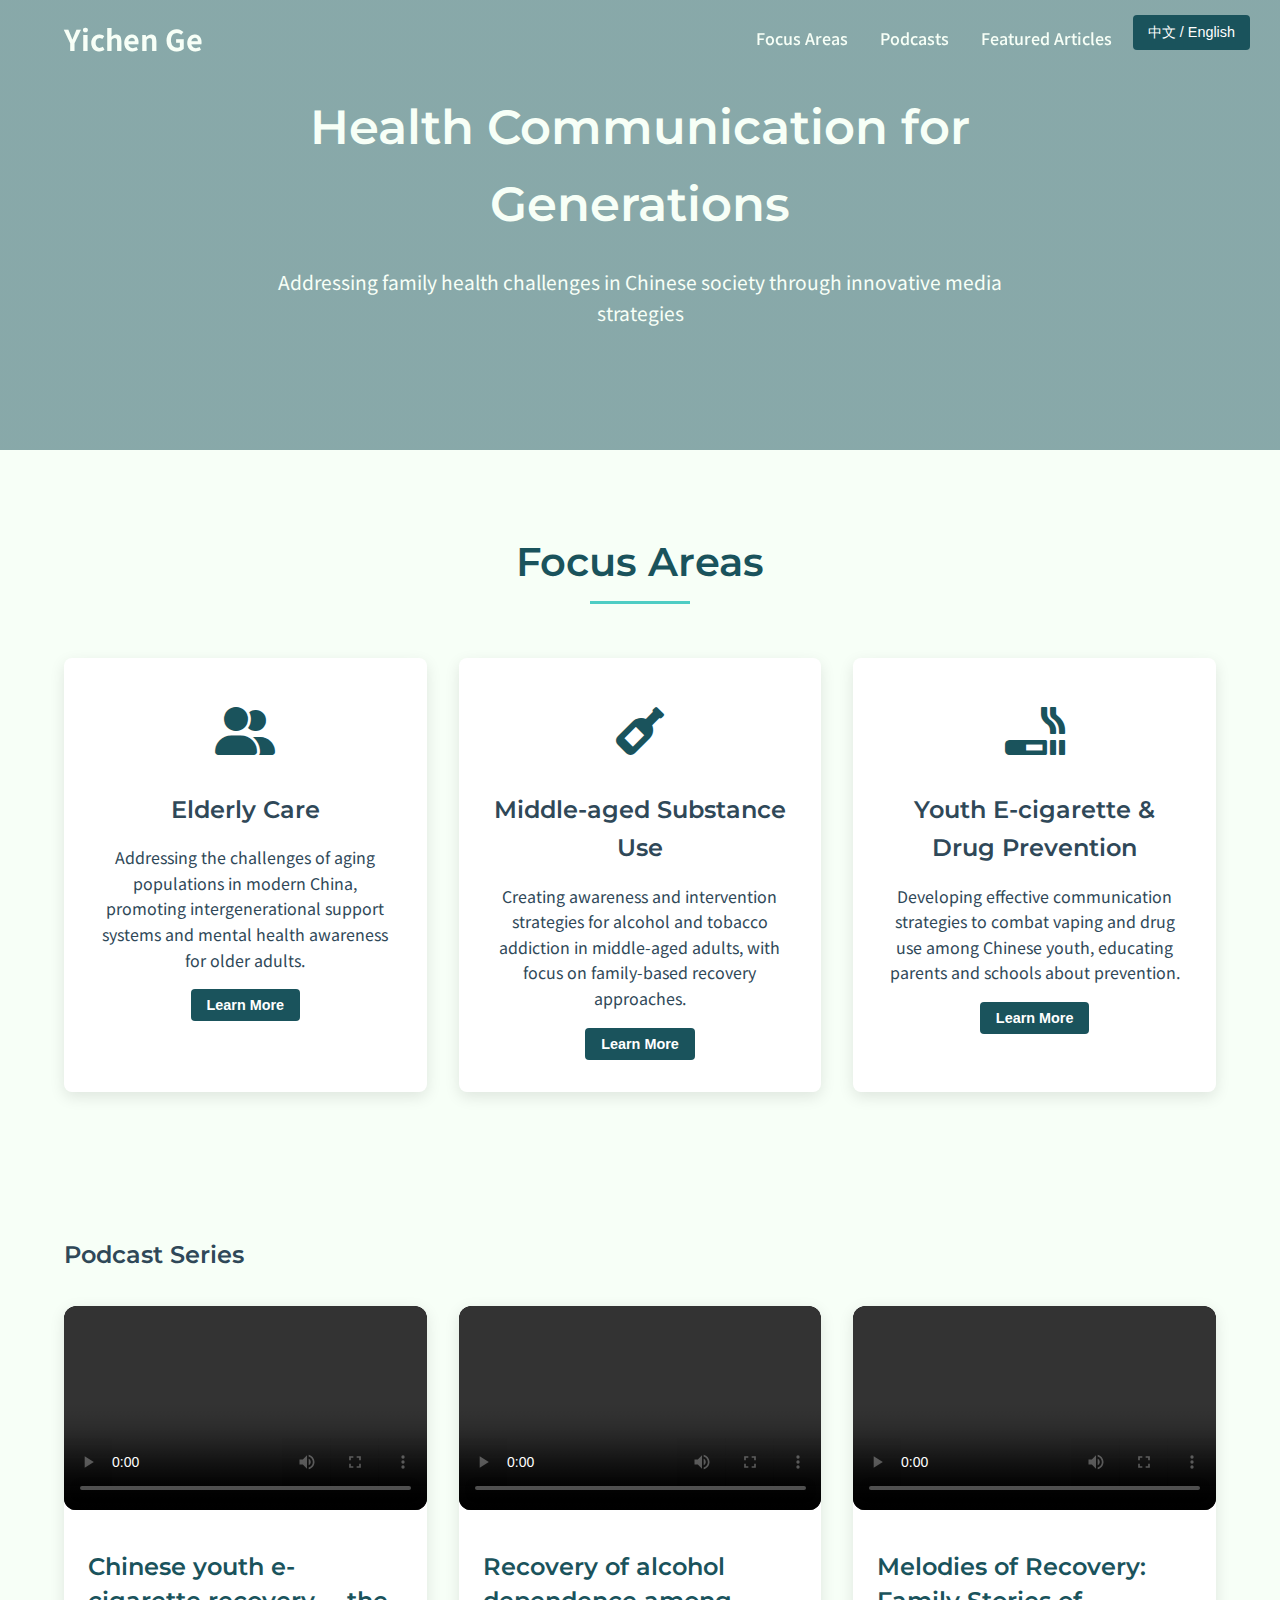
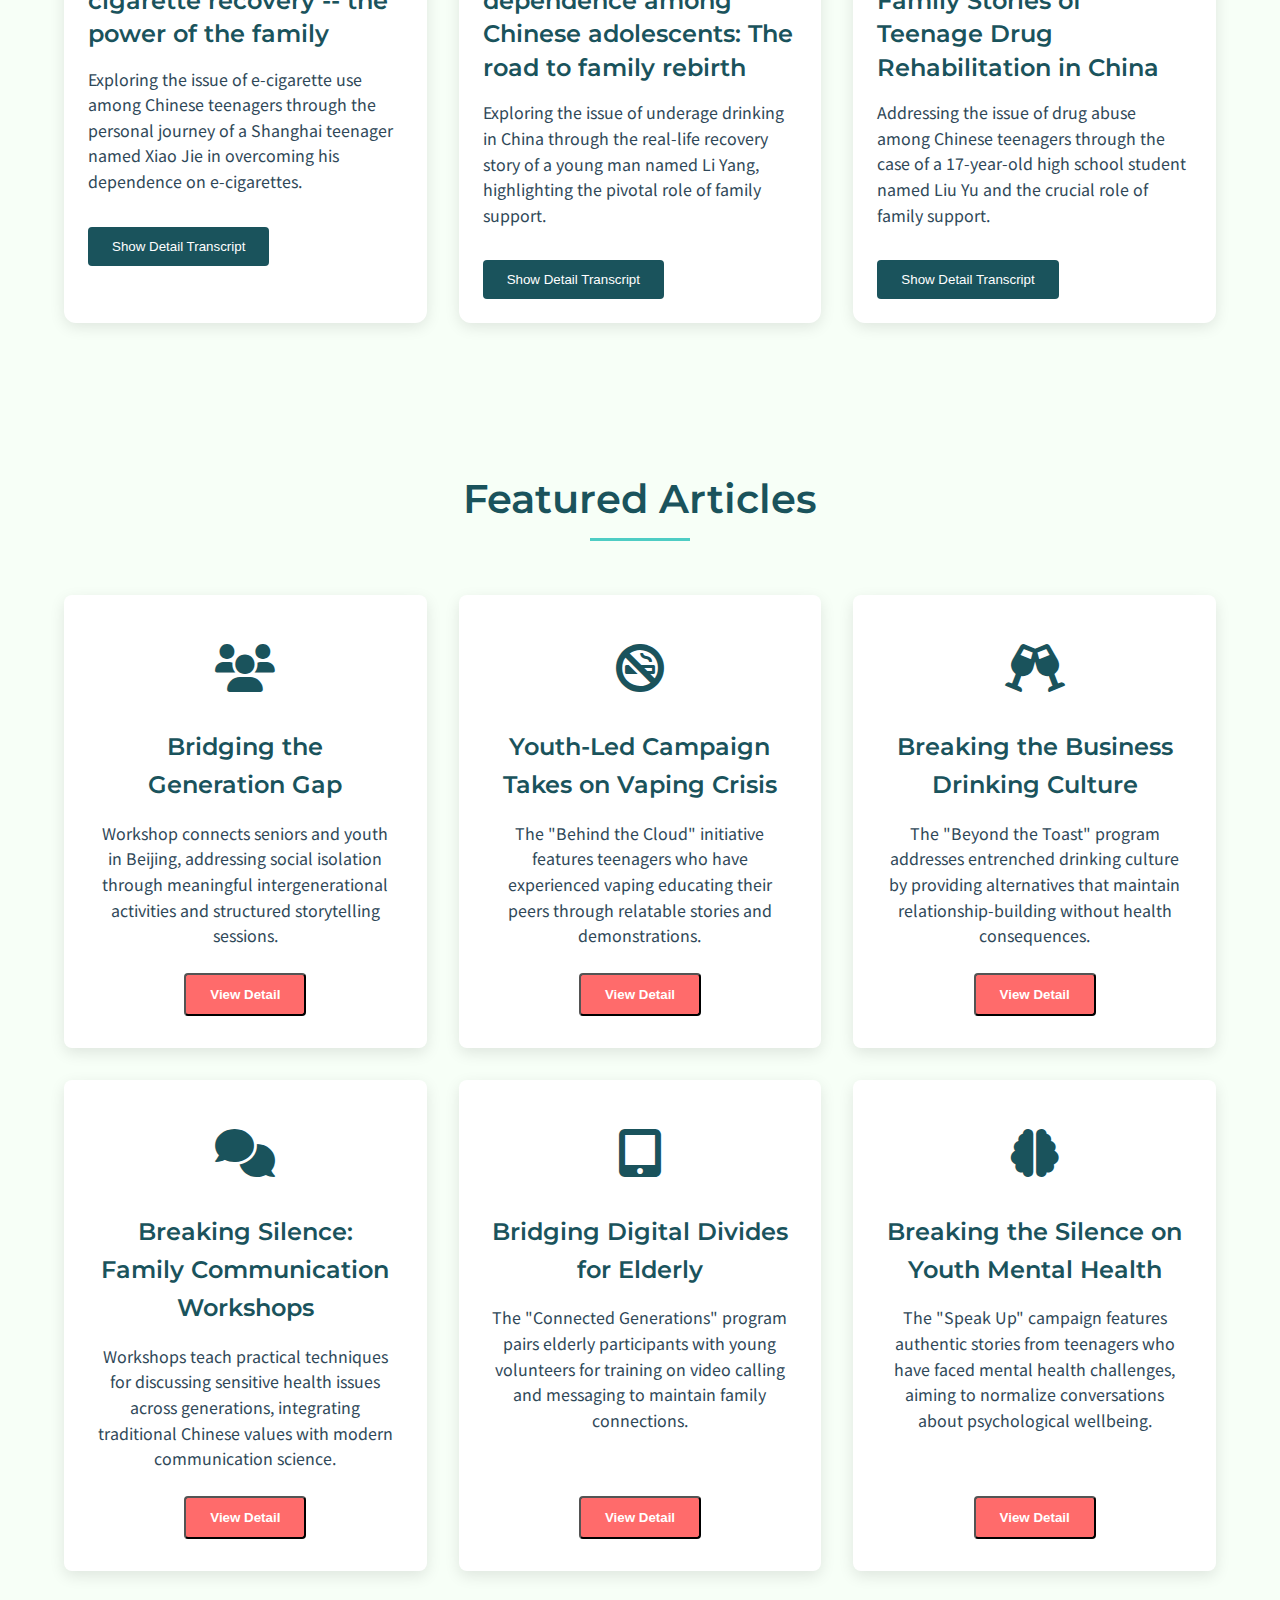
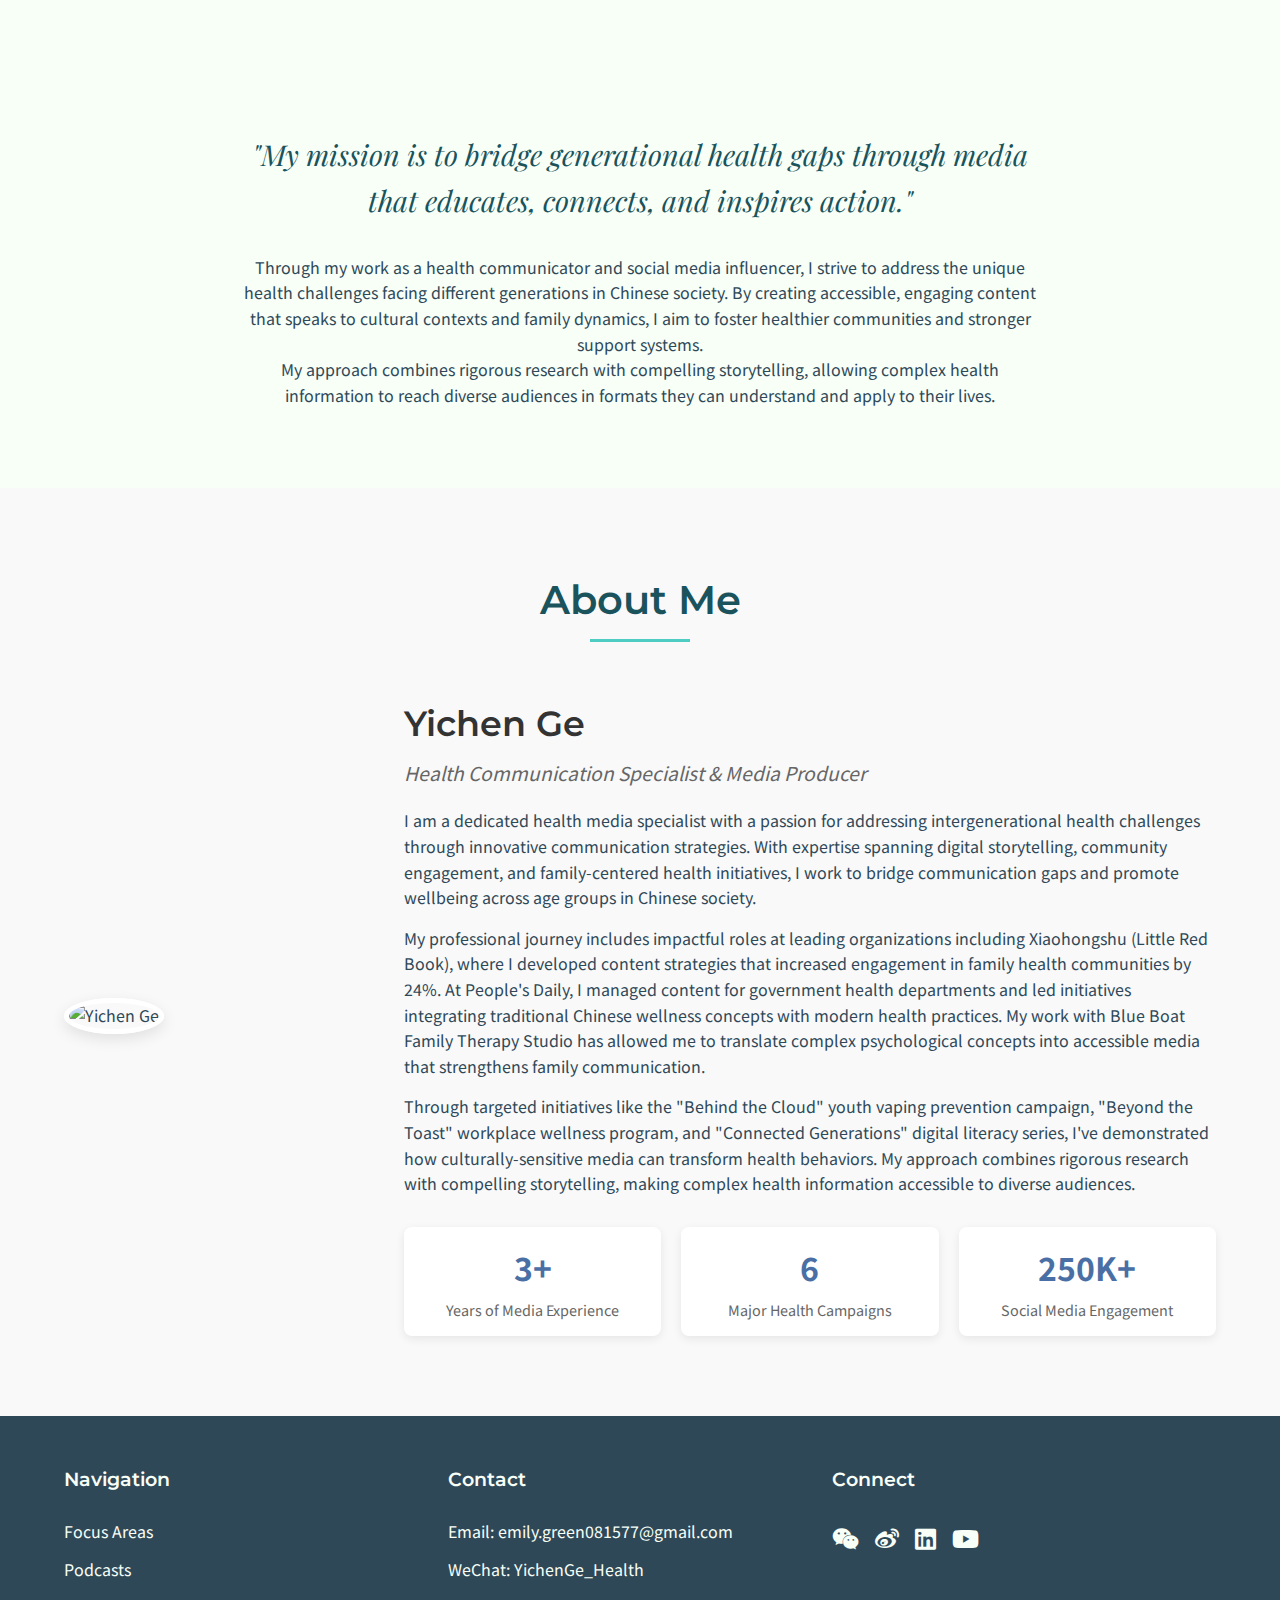
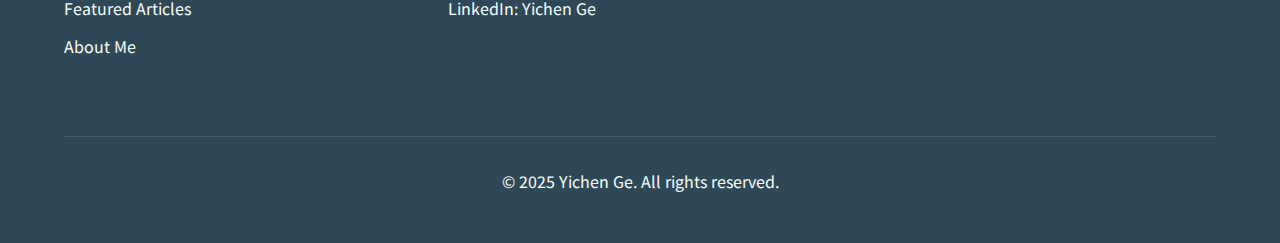
==== index.html @ 5f8f4b1b "update" ====
<!DOCTYPE html>
<html lang="en">
<head>
    <meta charset="UTF-8">
    <meta name="viewport" content="width=device-width, initial-scale=1.0">
    <title>Yichen Ge | Health Media Influencer</title>
    <link rel="preconnect" href="https://fonts.googleapis.com">
    <link rel="preconnect" href="https://fonts.gstatic.com" crossorigin>
    <link href="https://fonts.googleapis.com/css2?family=Montserrat:wght@400;600;700&family=Noto+Sans+SC:wght@400;500;700&family=Playfair+Display:ital,wght@0,700;1,400&display=swap" rel="stylesheet">
    <link rel="stylesheet" href="https://cdnjs.cloudflare.com/ajax/libs/font-awesome/6.0.0-beta3/css/all.min.css">
    <link rel="stylesheet" href="css/style.css">
</head>
<body>
    <div class="language-toggle">
        <button id="language-btn">中文 / English</button>
    </div>

    <header id="header">
        <div class="container header-container">
            <a href="#" class="logo">Yichen Ge</a>
            <button class="nav-toggle" id="nav-toggle">
                <i class="fas fa-bars"></i>
            </button>
            <nav id="nav">
                <ul>
                    <li><a href="#focus-areas">Focus Areas</a></li>
                    <li><a href="#podcasts">Podcasts</a></li>
                    <li><a href="#articles">Featured Articles</a></li>
                    <li><a href="#about-me">About Me</a></li>
                </ul>
            </nav>
        </div>
    </header>

    <section class="hero">
        <div class="hero-content">
            <h1>Health Communication for Generations</h1>
            <p>Addressing family health challenges in Chinese society through innovative media strategies</p>
        </div>
    </section>

    <section class="focus-areas" id="focus-areas">
        <div class="container">
            <div class="section-title">
                <h2>Focus Areas</h2>
            </div>
            <div class="focus-grid">
                <div class="focus-card" data-modal="elderly-care">
                    <div class="focus-icon">
                        <i class="fas fa-user-friends"></i>
                    </div>
                    <h3>Elderly Care</h3>
                    <p>Addressing the challenges of aging populations in modern China, promoting intergenerational support systems and mental health awareness for older adults.</p>
                    <button class="btn focus-btn">Learn More</button>
                </div>
                <div class="focus-card" data-modal="middle-age">
                    <div class="focus-icon">
                        <i class="fas fa-wine-bottle"></i>
                    </div>
                    <h3>Middle-aged Substance Use</h3>
                    <p>Creating awareness and intervention strategies for alcohol and tobacco addiction in middle-aged adults, with focus on family-based recovery approaches.</p>
                    <button class="btn focus-btn">Learn More</button>
                </div>
                <div class="focus-card" data-modal="youth-vaping">
                    <div class="focus-icon">
                        <i class="fas fa-smoking"></i>
                    </div>
                    <h3>Youth E-cigarette & Drug Prevention</h3>
                    <p>Developing effective communication strategies to combat vaping and drug use among Chinese youth, educating parents and schools about prevention.</p>
                    <button class="btn focus-btn">Learn More</button>
                </div>
            </div>
        </div>
    </section>

    <section class="podcast-section" id="podcasts">
        <div class="container">
            <h2>Podcast Series</h2>
            <div class="podcast-grid">
                <!-- First podcast -->
                <div class="podcast-card" data-transcript="1">
                    <div class="video-container">
                        <video controls>
                            <source src="videos/chinese-youth-e-cigarette-recovery.mp4" type="video/mp4">
                            Your browser does not support video playback.
                        </video>
                    </div>
                    <div class="podcast-content">
                        <h3>Chinese youth e-cigarette recovery -- the power of the family</h3>
                        <p>Exploring the issue of e-cigarette use among Chinese teenagers through the personal journey of a Shanghai teenager named Xiao Jie in overcoming his dependence on e-cigarettes.</p>
                        <button class="btn show-transcript">Show Detail Transcript</button>
                    </div>
                </div>

                <!-- Second podcast -->
                <div class="podcast-card" data-transcript="2">
                    <div class="video-container">
                        <video controls>
                            <source src="videos/recovery-of-alcohol-dependence.mp4" type="video/mp4">
                            Your browser does not support video playback.
                        </video>
                    </div>
                    <div class="podcast-content">
                        <h3>Recovery of alcohol dependence among Chinese adolescents: The road to family rebirth</h3>
                        <p>Exploring the issue of underage drinking in China through the real-life recovery story of a young man named Li Yang, highlighting the pivotal role of family support.</p>
                        <button class="btn show-transcript">Show Detail Transcript</button>
                    </div>
                </div>

                <!-- Third podcast -->
                <div class="podcast-card" data-transcript="3">
                    <div class="video-container">
                        <video controls>
                            <source src="videos/melodies-of-recovery.mp4" type="video/mp4">
                            Your browser does not support video playback.
                        </video>
                    </div>
                    <div class="podcast-content">
                        <h3>Melodies of Recovery: Family Stories of Teenage Drug Rehabilitation in China</h3>
                        <p>Addressing the issue of drug abuse among Chinese teenagers through the case of a 17-year-old high school student named Liu Yu and the crucial role of family support.</p>
                        <button class="btn show-transcript">Show Detail Transcript</button>
                    </div>
                </div>
            </div>
        </div>
    </section>

    <section class="articles-section" id="articles">
        <div class="container">
            <div class="section-title">
                <h2>Featured Articles</h2>
            </div>
            <div class="articles-grid">
                <!-- Article 1: Intergenerational Connection Workshop -->
                <div class="article-card" data-article="1">
                    <div class="article-icon">
                        <i class="fas fa-users"></i>
                    </div>
                    <h3>Bridging the Generation Gap</h3>
                    <p>Workshop connects seniors and youth in Beijing, addressing social isolation through meaningful intergenerational activities and structured storytelling sessions.</p>
                    <button class="btn view-article">View Detail</button>
                </div>
                
                <!-- Article 2: E-cigarette Awareness Campaign -->
                <div class="article-card" data-article="2">
                    <div class="article-icon">
                        <i class="fas fa-smoking-ban"></i>
                    </div>
                    <h3>Youth-Led Campaign Takes on Vaping Crisis</h3>
                    <p>The "Behind the Cloud" initiative features teenagers who have experienced vaping educating their peers through relatable stories and demonstrations.</p>
                    <button class="btn view-article">View Detail</button>
                </div>
                
                <!-- Article 3: Corporate Wellness Program -->
                <div class="article-card" data-article="3">
                    <div class="article-icon">
                        <i class="fas fa-glass-cheers"></i>
                    </div>
                    <h3>Breaking the Business Drinking Culture</h3>
                    <p>The "Beyond the Toast" program addresses entrenched drinking culture by providing alternatives that maintain relationship-building without health consequences.</p>
                    <button class="btn view-article">View Detail</button>
                </div>
                
                <!-- Article 4: Family Communication Tools Workshop -->
                <div class="article-card" data-article="4">
                    <div class="article-icon">
                        <i class="fas fa-comments"></i>
                    </div>
                    <h3>Breaking Silence: Family Communication Workshops</h3>
                    <p>Workshops teach practical techniques for discussing sensitive health issues across generations, integrating traditional Chinese values with modern communication science.</p>
                    <button class="btn view-article">View Detail</button>
                </div>
                
                <!-- Article 5: Digital Literacy Program -->
                <div class="article-card" data-article="5">
                    <div class="article-icon">
                        <i class="fas fa-tablet-alt"></i>
                    </div>
                    <h3>Bridging Digital Divides for Elderly</h3>
                    <p>The "Connected Generations" program pairs elderly participants with young volunteers for training on video calling and messaging to maintain family connections.</p>
                    <button class="btn view-article">View Detail</button>
                </div>
                
                <!-- Article 6: Mental Health Destigmatization Campaign -->
                <div class="article-card" data-article="6">
                    <div class="article-icon">
                        <i class="fas fa-brain"></i>
                    </div>
                    <h3>Breaking the Silence on Youth Mental Health</h3>
                    <p>The "Speak Up" campaign features authentic stories from teenagers who have faced mental health challenges, aiming to normalize conversations about psychological wellbeing.</p>
                    <button class="btn view-article">View Detail</button>
                </div>
            </div>
        </div>
    </section>

    <section class="mission" id="mission">
        <div class="container">
            <div class="mission-content">
                <p class="mission-quote quote">"My mission is to bridge generational health gaps through media that educates, connects, and inspires action."</p>
                <p>Through my work as a health communicator and social media influencer, I strive to address the unique health challenges facing different generations in Chinese society. By creating accessible, engaging content that speaks to cultural contexts and family dynamics, I aim to foster healthier communities and stronger support systems.</p>
                <p>My approach combines rigorous research with compelling storytelling, allowing complex health information to reach diverse audiences in formats they can understand and apply to their lives.</p>
            </div>
        </div>
    </section>

    <section class="about-me-section" id="about-me">
        <div class="container">
            <div class="section-title">
                <h2>About Me</h2>
            </div>
            
            <div class="about-container">
                <div class="profile-image">
                    <img src="images/profile_new.jpg" alt="Yichen Ge">
                </div>
                <div class="bio-content">
                    <h3>Yichen Ge</h3>
                    <p class="subtitle">Health Communication Specialist & Media Producer</p>
                    
                    <p>I am a dedicated health media specialist with a passion for addressing intergenerational health challenges through innovative communication strategies. With expertise spanning digital storytelling, community engagement, and family-centered health initiatives, I work to bridge communication gaps and promote wellbeing across age groups in Chinese society.</p>
                    
                    <p>My professional journey includes impactful roles at leading organizations including Xiaohongshu (Little Red Book), where I developed content strategies that increased engagement in family health communities by 24%. At People's Daily, I managed content for government health departments and led initiatives integrating traditional Chinese wellness concepts with modern health practices. My work with Blue Boat Family Therapy Studio has allowed me to translate complex psychological concepts into accessible media that strengthens family communication.</p>
                    
                    <p>Through targeted initiatives like the "Behind the Cloud" youth vaping prevention campaign, "Beyond the Toast" workplace wellness program, and "Connected Generations" digital literacy series, I've demonstrated how culturally-sensitive media can transform health behaviors. My approach combines rigorous research with compelling storytelling, making complex health information accessible to diverse audiences.</p>
                    
                    <div class="bio-stats">
                        <div class="stat-box">
                            <div class="stat-number">3+</div>
                            <div class="stat-label">Years of Media Experience</div>
                        </div>
                        <div class="stat-box">
                            <div class="stat-number">6</div>
                            <div class="stat-label">Major Health Campaigns</div>
                        </div>
                        <div class="stat-box">
                            <div class="stat-number">250K+</div>
                            <div class="stat-label">Social Media Engagement</div>
                        </div>
                    </div>
                </div>
            </div>
        </div>
    </section>

    <footer>
        <div class="container">
            <div class="footer-container">
                <div class="footer-col">
                    <h3>Navigation</h3>
                    <ul>
                        <li><a href="#focus-areas">Focus Areas</a></li>
                        <li><a href="#podcasts">Podcasts</a></li>
                        <li><a href="#articles">Featured Articles</a></li>
                        <li><a href="#about-me">About Me</a></li>
                    </ul>
                </div>
                <div class="footer-col">
                    <h3>Contact</h3>
                    <ul>
                        <li>Email: emily.green081577@gmail.com</li>
                        <li>WeChat: YichenGe_Health</li>
                        <li>LinkedIn: Yichen Ge</li>
                    </ul>
                </div>
                <div class="footer-col">
                    <h3>Connect</h3>
                    <div class="social-icons">
                        <a href="#"><i class="fab fa-weixin"></i></a>
                        <a href="#"><i class="fab fa-weibo"></i></a>
                        <a href="#"><i class="fab fa-linkedin"></i></a>
                        <a href="#"><i class="fab fa-youtube"></i></a>
                    </div>
                </div>
            </div>
            <div class="copyright">
                <p>&copy; 2025 Yichen Ge. All rights reserved.</p>
            </div>
        </div>
    </footer>

    <!-- Modal Templates -->
    <div class="modal" id="elderly-care-modal">
        <div class="modal-content">
            <span class="close-modal">&times;</span>
            <h2>Elderly Care: Addressing the Challenges of Aging in Modern China</h2>
            <div class="modal-body">
                <div class="transcript-content">
                    <!-- Content will be loaded dynamically -->
                </div>
            </div>
        </div>
    </div>

    <div class="modal" id="middle-age-modal">
        <div class="modal-content">
            <span class="close-modal">&times;</span>
            <h2>Middle-aged Substance Use: Breaking the Silence on Workplace Drinking Culture</h2>
            <div class="modal-body">
                <div class="transcript-content">
                    <!-- Content will be loaded dynamically -->
                </div>
            </div>
        </div>
    </div>

    <div class="modal" id="youth-vaping-modal">
        <div class="modal-content">
            <span class="close-modal">&times;</span>
            <h2>Youth E-cigarette & Drug Prevention: Innovative Approaches for the Digital Generation</h2>
            <div class="modal-body">
                <div class="transcript-content">
                    <!-- Content will be loaded dynamically -->
                </div>
            </div>
        </div>
    </div>

    <script src="js/articles.js"></script>
    <script src="js/transcripts.js"></script>
    <script src="js/main.js"></script>
</body>
</html>
---- css/style.css ----
/* 全局样式 */
:root {
    --primary: #1A535C;
    --secondary: #4ECDC4;
    --accent: #FF6B6B;
    --light: #F7FFF7;
    --dark: #2F4858;
}

* {
    margin: 0;
    padding: 0;
    box-sizing: border-box;
}

body {
    font-family: 'Noto Sans SC', sans-serif;
    background-color: var(--light);
    color: var(--dark);
    line-height: 1.6;
}

h1, h2, h3, h4, h5, h6 {
    font-family: 'Montserrat', sans-serif;
    font-weight: 600;
    margin-bottom: 1rem;
}

.quote {
    font-family: 'Playfair Display', serif;
    font-style: italic;
}

/* Language Toggle */
.language-toggle {
    position: absolute;
    top: 15px;
    right: 30px;
    z-index: 100;
}

.language-toggle button {
    background: var(--primary);
    color: white;
    border: none;
    padding: 8px 15px;
    border-radius: 4px;
    cursor: pointer;
    font-size: 0.9rem;
    transition: background-color 0.3s ease;
}

.language-toggle button:hover {
    background-color: var(--secondary);
}

/* Header */
header {
    position: fixed;
    top: 0;
    left: 0;
    width: 100%;
    z-index: 10;
    transition: background-color 0.3s ease;
    padding: 1rem 0;
}

.header-scrolled {
    background-color: var(--primary);
    box-shadow: 0 2px 10px rgba(0, 0, 0, 0.1);
}

.container {
    width: 90%;
    max-width: 1200px;
    margin: 0 auto;
}

.header-container {
    display: flex;
    justify-content: space-between;
    align-items: center;
}

.logo {
    font-size: 1.8rem;
    font-weight: 700;
    color: var(--light);
    text-decoration: none;
}

.nav-toggle {
    display: none;
    background: none;
    border: none;
    color: var(--light);
    font-size: 1.5rem;
    cursor: pointer;
}

nav ul {
    display: flex;
    list-style: none;
}

nav ul li {
    margin-left: 2rem;
}

nav ul li a {
    color: var(--light);
    text-decoration: none;
    font-weight: 500;
    transition: color 0.3s ease;
}

nav ul li a:hover {
    color: var(--secondary);
}

/* Hero Section */
.hero {
    height: 50vh;
    background-image: linear-gradient(rgba(26, 83, 92, 0.5), rgba(26, 83, 92, 0.5)), url('../images/hero-bg-new.jpg');
    background-size: cover;
    background-position: center;
    color: var(--light);
    display: flex;
    align-items: center;
    text-align: center;
}

.hero-content {
    max-width: 800px;
    margin: 0 auto;
    padding: 2rem;
}

.hero h1 {
    font-size: 3rem;
    margin-bottom: 1.5rem;
}

.hero p {
    font-size: 1.2rem;
    margin-bottom: 2rem;
}

.btn {
    display: inline-block;
    padding: 12px 24px;
    background-color: var(--accent);
    color: white;
    text-decoration: none;
    border-radius: 4px;
    font-weight: 600;
    transition: background-color 0.3s ease;
}

.btn:hover {
    background-color: #ff5252;
}

/* Focus Areas */
.focus-areas {
    padding: 5rem 0;
}

.section-title {
    text-align: center;
    margin-bottom: 3rem;
}

.section-title h2 {
    font-size: 2.5rem;
    color: var(--primary);
    position: relative;
    display: inline-block;
}

.section-title h2::after {
    content: '';
    position: absolute;
    bottom: -10px;
    left: 50%;
    transform: translateX(-50%);
    width: 100px;
    height: 3px;
    background-color: var(--secondary);
}

.focus-grid {
    display: grid;
    grid-template-columns: repeat(auto-fit, minmax(300px, 1fr));
    gap: 2rem;
}

.focus-card {
    background-color: white;
    padding: 2rem;
    border-radius: 8px;
    box-shadow: 0 5px 15px rgba(0, 0, 0, 0.1);
    text-align: center;
    transition: transform 0.3s ease;
}

.focus-card:hover {
    transform: translateY(-5px);
}

.focus-icon {
    font-size: 3rem;
    color: var(--primary);
    margin-bottom: 1.5rem;
}

.focus-card h3 {
    font-size: 1.5rem;
    margin-bottom: 1rem;
}

/* Latest Podcast */
.latest-podcast {
    padding: 5rem 0;
    background-color: var(--primary);
    color: var(--light);
}

.podcast-player {
    display: flex;
    flex-wrap: wrap;
    align-items: center;
    gap: 2rem;
    padding: 2rem;
    background-color: rgba(255, 255, 255, 0.1);
    border-radius: 8px;
}

.podcast-image {
    flex: 1;
    min-width: 300px;
}

.podcast-image img {
    width: 100%;
    border-radius: 8px;
}

.podcast-content {
    flex: 2;
    min-width: 300px;
}

.audio-player {
    width: 100%;
    margin-top: 1rem;
}

/* Mission Statement */
.mission {
    padding: 5rem 0;
    text-align: center;
}

.mission-content {
    max-width: 800px;
    margin: 0 auto;
}

.mission-quote {
    font-size: 1.8rem;
    color: var(--primary);
    margin-bottom: 2rem;
}

/* Call to Action */
.cta {
    padding: 5rem 0;
    background-color: var(--secondary);
    color: var(--dark);
    text-align: center;
}

.cta h2 {
    font-size: 2.5rem;
    margin-bottom: 2rem;
}

/* Footer */
footer {
    padding: 3rem 0;
    background-color: var(--dark);
    color: var(--light);
}

.footer-container {
    display: flex;
    flex-wrap: wrap;
    justify-content: space-between;
}

.footer-col {
    flex: 1;
    min-width: 250px;
    margin-bottom: 2rem;
}

.footer-col h3 {
    font-size: 1.2rem;
    margin-bottom: 1.5rem;
}

.footer-col ul {
    list-style: none;
}

.footer-col ul li {
    margin-bottom: 0.8rem;
}

.footer-col ul li a {
    color: var(--light);
    text-decoration: none;
    transition: color 0.3s ease;
}

.footer-col ul li a:hover {
    color: var(--secondary);
}

.social-icons {
    display: flex;
    gap: 1rem;
}

.social-icons a {
    color: var(--light);
    font-size: 1.5rem;
    transition: color 0.3s ease;
}

.social-icons a:hover {
    color: var(--secondary);
}

.copyright {
    text-align: center;
    margin-top: 2rem;
    padding-top: 2rem;
    border-top: 1px solid rgba(255, 255, 255, 0.1);
}

/* Responsive */
@media (max-width: 768px) {
    .nav-toggle {
        display: block;
    }
    
    nav {
        position: fixed;
        top: 70px;
        left: 0;
        width: 100%;
        background-color: var(--primary);
        padding: 1rem 0;
        transform: translateY(-100%);
        transition: transform 0.3s ease;
        visibility: hidden;
    }
    
    nav.active {
        transform: translateY(0);
        visibility: visible;
    }
    
    nav ul {
        flex-direction: column;
        align-items: center;
    }
    
    nav ul li {
        margin: 1rem 0;
    }
    
    .hero h1 {
        font-size: 2rem;
    }
}

/* Article Styles */
.article-content {
    max-width: 800px;
    margin: 2rem auto;
    padding: 0 1rem;
}

.article-content header {
    text-align: center;
    margin-bottom: 2rem;
}

.article-content h1 {
    font-size: 2.5rem;
    color: var(--primary);
    margin-bottom: 1rem;
}

.article-meta {
    color: var(--dark);
    font-size: 0.9rem;
}

.article-meta span {
    margin: 0 0.5rem;
}

.article-body {
    line-height: 1.8;
}

.article-body h2 {
    color: var(--primary);
    margin: 2rem 0 1rem;
    font-size: 1.8rem;
}

.article-body h3 {
    color: var(--dark);
    margin: 1.5rem 0 1rem;
    font-size: 1.4rem;
}

.article-body p {
    margin-bottom: 1.5rem;
}

.article-body ul {
    margin-bottom: 1.5rem;
    padding-left: 2rem;
}

.article-body li {
    margin-bottom: 0.5rem;
}

.article-footer {
    margin-top: 3rem;
    padding-top: 2rem;
    border-top: 1px solid var(--secondary);
    font-style: italic;
}

/* Responsive Article Styles */
@media (max-width: 768px) {
    .article-content h1 {
        font-size: 2rem;
    }
    
    .article-body h2 {
        font-size: 1.6rem;
    }
    
    .article-body h3 {
        font-size: 1.2rem;
    }
}

/* Modal Styles */
.modal {
    display: none;
    position: fixed;
    top: 0;
    left: 0;
    width: 100%;
    height: 100%;
    background-color: rgba(0, 0, 0, 0.7);
    z-index: 1000;
    overflow-y: auto;
}

.modal-content {
    position: relative;
    background-color: var(--light);
    margin: 5% auto;
    padding: 2rem;
    width: 90%;
    max-width: 800px;
    border-radius: 8px;
    box-shadow: 0 4px 20px rgba(0, 0, 0, 0.2);
}

.close-modal {
    position: absolute;
    right: 1.5rem;
    top: 1rem;
    font-size: 2rem;
    cursor: pointer;
    color: var(--dark);
    transition: color 0.3s ease;
}

.close-modal:hover {
    color: var(--accent);
}

.modal h2 {
    color: var(--primary);
    margin-bottom: 1.5rem;
    padding-right: 2rem;
}

.modal-body {
    line-height: 1.8;
}

.transcript-content {
    line-height: 1.6;
}

.transcript-content h3 {
    color: var(--primary);
    margin: 1.5rem 0 1rem;
    font-size: 1.4rem;
}

.transcript-content p {
    margin-bottom: 1rem;
}

.transcript-content ul, 
.transcript-content ol {
    margin-bottom: 1.5rem;
    padding-left: 1.5rem;
}

.transcript-content li {
    margin-bottom: 0.5rem;
}

.transcript-content strong {
    color: var(--primary);
}

/* Focus Card Hover Effect */
.focus-card {
    cursor: pointer;
}

.focus-card:hover {
    transform: translateY(-5px);
    box-shadow: 0 8px 25px rgba(0, 0, 0, 0.15);
}

/* Focus Button */
.focus-btn {
    margin-top: 1rem;
    background-color: var(--primary);
    border: none;
    color: white;
    padding: 8px 16px;
    font-size: 0.9rem;
    transition: all 0.3s ease;
}

.focus-btn:hover {
    background-color: var(--secondary);
    transform: translateY(-2px);
}

/* Transcript Button */
.transcript-btn {
    background-color: transparent;
    border: 2px solid var(--light);
    color: var(--light);
    margin-top: 1rem;
}

.transcript-btn:hover {
    background-color: var(--light);
    color: var(--primary);
}

.podcast-section {
    padding: 4rem 0;
    background-color: var(--light);
}

.podcast-grid {
    display: grid;
    grid-template-columns: repeat(auto-fit, minmax(300px, 1fr));
    gap: 2rem;
    margin-top: 2rem;
}

.podcast-card {
    background: white;
    border-radius: 12px;
    box-shadow: 0 4px 15px rgba(0, 0, 0, 0.1);
    overflow: hidden;
    transition: transform 0.3s ease;
}

.podcast-card:hover {
    transform: translateY(-5px);
}

.video-container {
    position: relative;
    width: 100%;
    padding-top: 56.25%; /* 16:9 宽高比 */
    margin-bottom: 1rem;
    border-radius: 12px;
    overflow: hidden;
    background-color: #000;
}

.video-container video {
    position: absolute;
    top: 0;
    left: 0;
    width: 100%;
    height: 100%;
    object-fit: contain;
}

.podcast-content {
    padding: 1.5rem;
}

.podcast-content h3 {
    color: var(--primary);
    font-size: 1.5rem;
    margin-bottom: 1rem;
    line-height: 1.4;
}

.podcast-content p {
    color: var(--dark);
    margin-bottom: 1rem;
    line-height: 1.6;
}

.podcast-meta {
    display: flex;
    gap: 1rem;
    margin-bottom: 1.5rem;
    color: var(--secondary);
    font-size: 0.9rem;
}

.podcast-meta span {
    display: flex;
    align-items: center;
}

.podcast-meta span:not(:last-child)::after {
    content: "•";
    margin-left: 1rem;
    color: var(--accent);
}

.show-transcript {
    display: inline-block;
    padding: 0.75rem 1.5rem;
    background-color: var(--primary);
    color: white;
    border: none;
    border-radius: 4px;
    cursor: pointer;
    font-weight: 500;
    transition: all 0.3s ease;
    margin-top: 1rem;
}

.show-transcript:hover {
    background-color: var(--secondary);
    transform: translateY(-2px);
}

.transcript-modal {
    display: none;
    position: fixed;
    top: 0;
    left: 0;
    width: 100%;
    height: 100%;
    background-color: rgba(0, 0, 0, 0.7);
    z-index: 1000;
    overflow-y: auto;
}

.transcript-modal-content {
    position: relative;
    background-color: white;
    margin: 5% auto;
    padding: 2rem;
    width: 80%;
    max-width: 800px;
    border-radius: 8px;
    box-shadow: 0 5px 15px rgba(0, 0, 0, 0.3);
    max-height: 80vh;
    overflow-y: auto;
}

.close-transcript {
    position: absolute;
    top: 1rem;
    right: 1.5rem;
    font-size: 1.5rem;
    color: var(--dark);
    cursor: pointer;
    transition: color 0.3s ease;
}

.close-transcript:hover {
    color: var(--primary);
}

.transcript-title {
    color: var(--primary);
    margin-bottom: 1.5rem;
    font-size: 1.8rem;
}

.transcript-text {
    line-height: 1.6;
}

.transcript-text p {
    margin-bottom: 1rem;
}

.transcript-text .speaker {
    font-weight: 600;
    color: var(--primary);
    margin-top: 1.5rem;
    margin-bottom: 0.5rem;
}

.transcript-text .intro,
.transcript-text .summary {
    font-style: italic;
    padding: 1rem;
    background-color: var(--light);
    border-left: 3px solid var(--primary);
    margin: 1.5rem 0;
}

@media (max-width: 768px) {
    .podcast-grid {
        grid-template-columns: 1fr;
    }
    
    .podcast-content h3 {
        font-size: 1.3rem;
    }
    
    .transcript-modal-content {
        width: 95%;
        margin: 10% auto;
        padding: 1.5rem;
    }
    
    .transcript-title {
        font-size: 1.5rem;
    }
}

/* Transcript Modal Styles */
.transcript-overlay {
    position: fixed;
    top: 0;
    left: 0;
    width: 100%;
    height: 100%;
    background-color: rgba(0, 0, 0, 0.7);
    display: flex;
    justify-content: center;
    align-items: center;
    z-index: 1000;
}

.transcript-modal {
    background-color: white;
    width: 90%;
    max-width: 800px;
    max-height: 80vh;
    border-radius: 8px;
    box-shadow: 0 2px 10px rgba(0, 0, 0, 0.1);
    overflow: hidden;
    position: relative;
}

.transcript-header {
    padding: 20px;
    border-bottom: 1px solid #eee;
    display: flex;
    justify-content: space-between;
    align-items: center;
    background-color: #f8f9fa;
}

.transcript-header h2 {
    margin: 0;
    font-size: 1.5rem;
    color: #333;
}

.close-transcript {
    background: none;
    border: none;
    font-size: 24px;
    cursor: pointer;
    color: #666;
}

.close-transcript:hover {
    color: #333;
}

.transcript-body {
    padding: 20px;
    overflow-y: auto;
    max-height: calc(80vh - 100px);
}

.transcript-preview, .transcript-full {
    line-height: 1.6;
    color: #333;
    white-space: pre-wrap;
    font-family: 'Montserrat', sans-serif;
}

.transcript-preview {
    font-size: 16px;
}

.transcript-full {
    font-size: 14px;
}

.toggle-transcript {
    display: block;
    margin: 20px auto 0;
    padding: 10px 20px;
    background-color: #007bff;
    color: white;
    border: none;
    border-radius: 4px;
    cursor: pointer;
    font-size: 14px;
}

.toggle-transcript:hover {
    background-color: #0056b3;
}

/* 适配移动设备 */
@media (max-width: 768px) {
    .transcript-modal {
        width: 95%;
        max-height: 90vh;
    }

    .transcript-header h2 {
        font-size: 1.2rem;
    }

    .transcript-preview, .transcript-full {
        font-size: 14px;
    }
}

/* Transcript Page Styles */
.transcript-page {
    padding-top: 100px;
    padding-bottom: 50px;
    min-height: calc(100vh - 200px);
}

.transcript-content {
    max-width: 800px;
    margin: 0 auto;
    background: white;
    padding: 30px;
    border-radius: 8px;
    box-shadow: 0 2px 10px rgba(0, 0, 0, 0.1);
}

.transcript-content h1 {
    color: var(--primary);
    font-size: 2rem;
    margin-bottom: 1.5rem;
    text-align: center;
}

.video-container-transcript {
    width: 100%;
    margin-bottom: 2rem;
    border-radius: 8px;
    overflow: hidden;
    background-color: #000;
    box-shadow: 0 4px 10px rgba(0, 0, 0, 0.2);
}

.video-container-transcript video {
    width: 100%;
    display: block;
}

.transcript-preview {
    background-color: #f8f9fa;
    padding: 20px;
    border-radius: 8px;
    margin-bottom: 30px;
    line-height: 1.6;
    font-size: 16px;
    border-left: 4px solid var(--secondary);
}

.full-transcript-title {
    color: var(--primary);
    font-size: 1.5rem;
    margin: 30px 0 20px;
    padding-bottom: 10px;
    border-bottom: 2px solid var(--secondary);
}

.transcript-full {
    padding: 20px;
    line-height: 1.8;
    font-size: 15px;
    white-space: pre-wrap;
    background-color: white;
    border-radius: 8px;
}

.back-button {
    display: inline-block;
    margin-top: 30px;
    padding: 12px 24px;
    background-color: var(--primary);
    color: white;
    text-decoration: none;
    border-radius: 4px;
    font-weight: 500;
    transition: background-color 0.3s ease;
}

.back-button:hover {
    background-color: var(--secondary);
}

@media (max-width: 768px) {
    .transcript-page {
        padding-top: 80px;
    }
    
    .transcript-content {
        padding: 20px;
    }
    
    .transcript-content h1 {
        font-size: 1.5rem;
    }
    
    .transcript-preview {
        font-size: 14px;
        padding: 15px;
    }
    
    .full-transcript-title {
        font-size: 1.3rem;
    }
    
    .transcript-full {
        font-size: 14px;
        padding: 15px;
    }
    
    .back-button {
        display: block;
        text-align: center;
        margin-top: 20px;
    }
}

/* Articles Section */
.articles-section {
    padding: 5rem 0;
    background-color: var(--light);
}

.articles-grid {
    display: grid;
    grid-template-columns: repeat(3, 1fr);
    gap: 2rem;
    margin-top: 3rem;
}

.article-card {
    background-color: white;
    padding: 2rem;
    border-radius: 8px;
    box-shadow: 0 5px 15px rgba(0, 0, 0, 0.1);
    text-align: center;
    transition: transform 0.3s ease, box-shadow 0.3s ease;
    height: 100%;
    display: flex;
    flex-direction: column;
}

.article-card:hover {
    transform: translateY(-5px);
    box-shadow: 0 8px 25px rgba(0, 0, 0, 0.15);
}

.article-icon {
    font-size: 3rem;
    color: var(--primary);
    margin-bottom: 1.5rem;
}

.article-card h3 {
    font-size: 1.5rem;
    margin-bottom: 1rem;
    color: var(--primary);
}

.article-card p {
    margin-bottom: 1.5rem;
    flex-grow: 1;
}

.view-article {
    align-self: center;
    margin-top: auto;
}

/* Article Modal */
.article-overlay {
    position: fixed;
    top: 0;
    left: 0;
    width: 100%;
    height: 100%;
    background-color: rgba(0, 0, 0, 0.7);
    display: flex;
    justify-content: center;
    align-items: center;
    z-index: 1000;
    overflow-y: auto;
}

.article-modal {
    background-color: white;
    width: 90%;
    max-width: 800px;
    max-height: 80vh;
    border-radius: 8px;
    box-shadow: 0 2px 10px rgba(0, 0, 0, 0.1);
    overflow: hidden;
    position: relative;
}

.article-header {
    padding: 20px;
    border-bottom: 1px solid #eee;
    display: flex;
    justify-content: space-between;
    align-items: center;
    background-color: #f8f9fa;
}

.article-header h2 {
    margin: 0;
    font-size: 1.5rem;
    color: var(--primary);
}

.close-article {
    background: none;
    border: none;
    font-size: 24px;
    cursor: pointer;
    color: #666;
}

.close-article:hover {
    color: #333;
}

.article-body {
    padding: 20px;
    overflow-y: auto;
    max-height: calc(80vh - 100px);
    line-height: 1.6;
}

/* Responsive Articles Grid */
@media (max-width: 992px) {
    .articles-grid {
        grid-template-columns: repeat(2, 1fr);
    }
}

@media (max-width: 768px) {
    .articles-grid {
        grid-template-columns: 1fr;
    }
}

/* About Me Section Styles */
.about-me-section {
    padding: 80px 0;
    background-color: #f9f9f9;
}

.about-container {
    display: flex;
    flex-wrap: wrap;
    align-items: center;
    gap: 40px;
    margin-top: 40px;
}

.profile-image {
    flex: 0 0 300px;
}

.profile-image img {
    width: 100%;
    height: auto;
    border-radius: 50%;
    border: 5px solid #fff;
    box-shadow: 0 5px 15px rgba(0, 0, 0, 0.1);
    transition: transform 0.3s ease;
}

.profile-image img:hover {
    transform: scale(1.03);
}

.bio-content {
    flex: 1;
    min-width: 300px;
}

.bio-content h3 {
    font-size: 2.2rem;
    margin-bottom: 5px;
    color: #333;
}

.bio-content .subtitle {
    font-size: 1.2rem;
    color: #666;
    margin-bottom: 20px;
    font-style: italic;
}

.bio-content p {
    margin-bottom: 15px;
    line-height: 1.6;
}

.bio-stats {
    display: flex;
    flex-wrap: wrap;
    gap: 20px;
    margin-top: 30px;
}

.stat-box {
    flex: 1;
    min-width: 120px;
    background-color: #fff;
    padding: 15px;
    border-radius: 8px;
    box-shadow: 0 3px 10px rgba(0, 0, 0, 0.08);
    text-align: center;
    transition: transform 0.3s ease;
}

.stat-box:hover {
    transform: translateY(-5px);
}

.stat-number {
    font-size: 2rem;
    font-weight: 700;
    color: #4a6fa5;
    margin-bottom: 5px;
}

.stat-label {
    font-size: 0.9rem;
    color: #666;
}

@media (max-width: 768px) {
    .about-container {
        flex-direction: column;
        text-align: center;
    }
    
    .profile-image {
        margin: 0 auto;
    }
    
    .bio-stats {
        justify-content: center;
    }
}
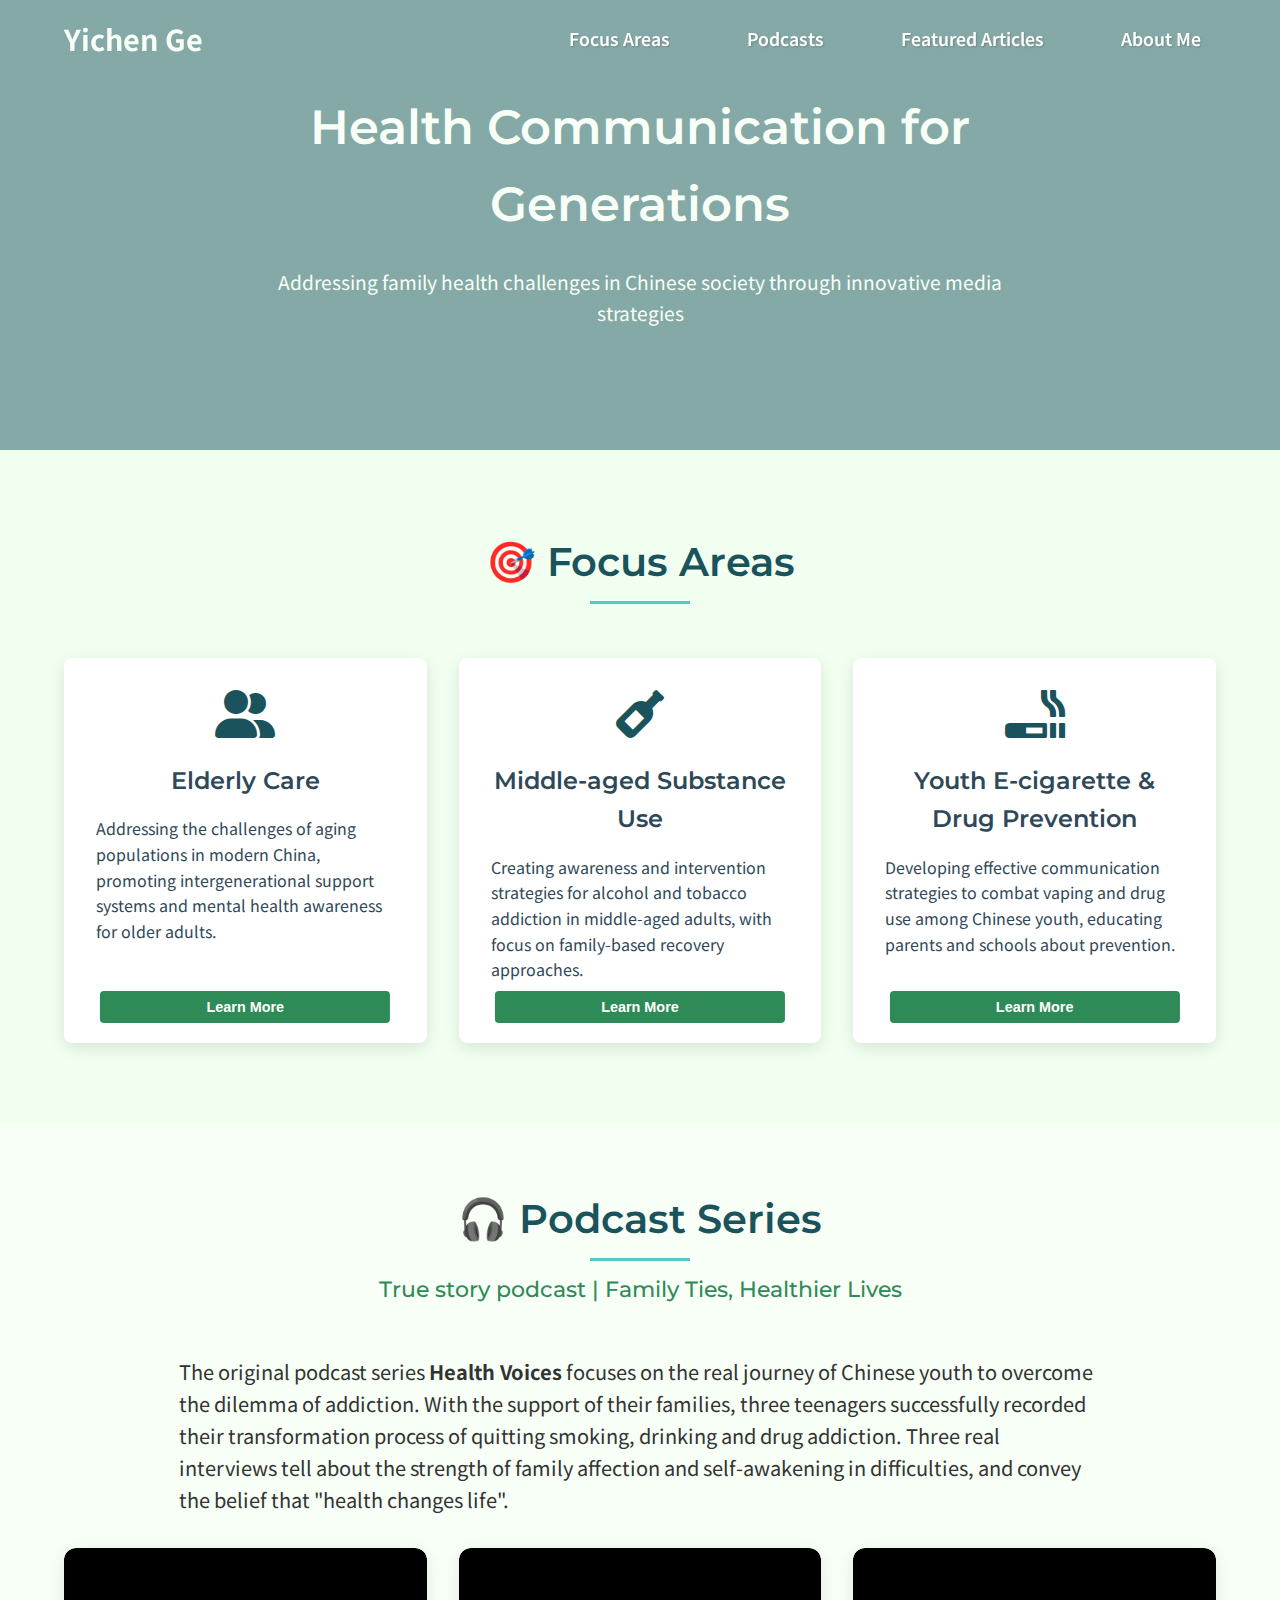
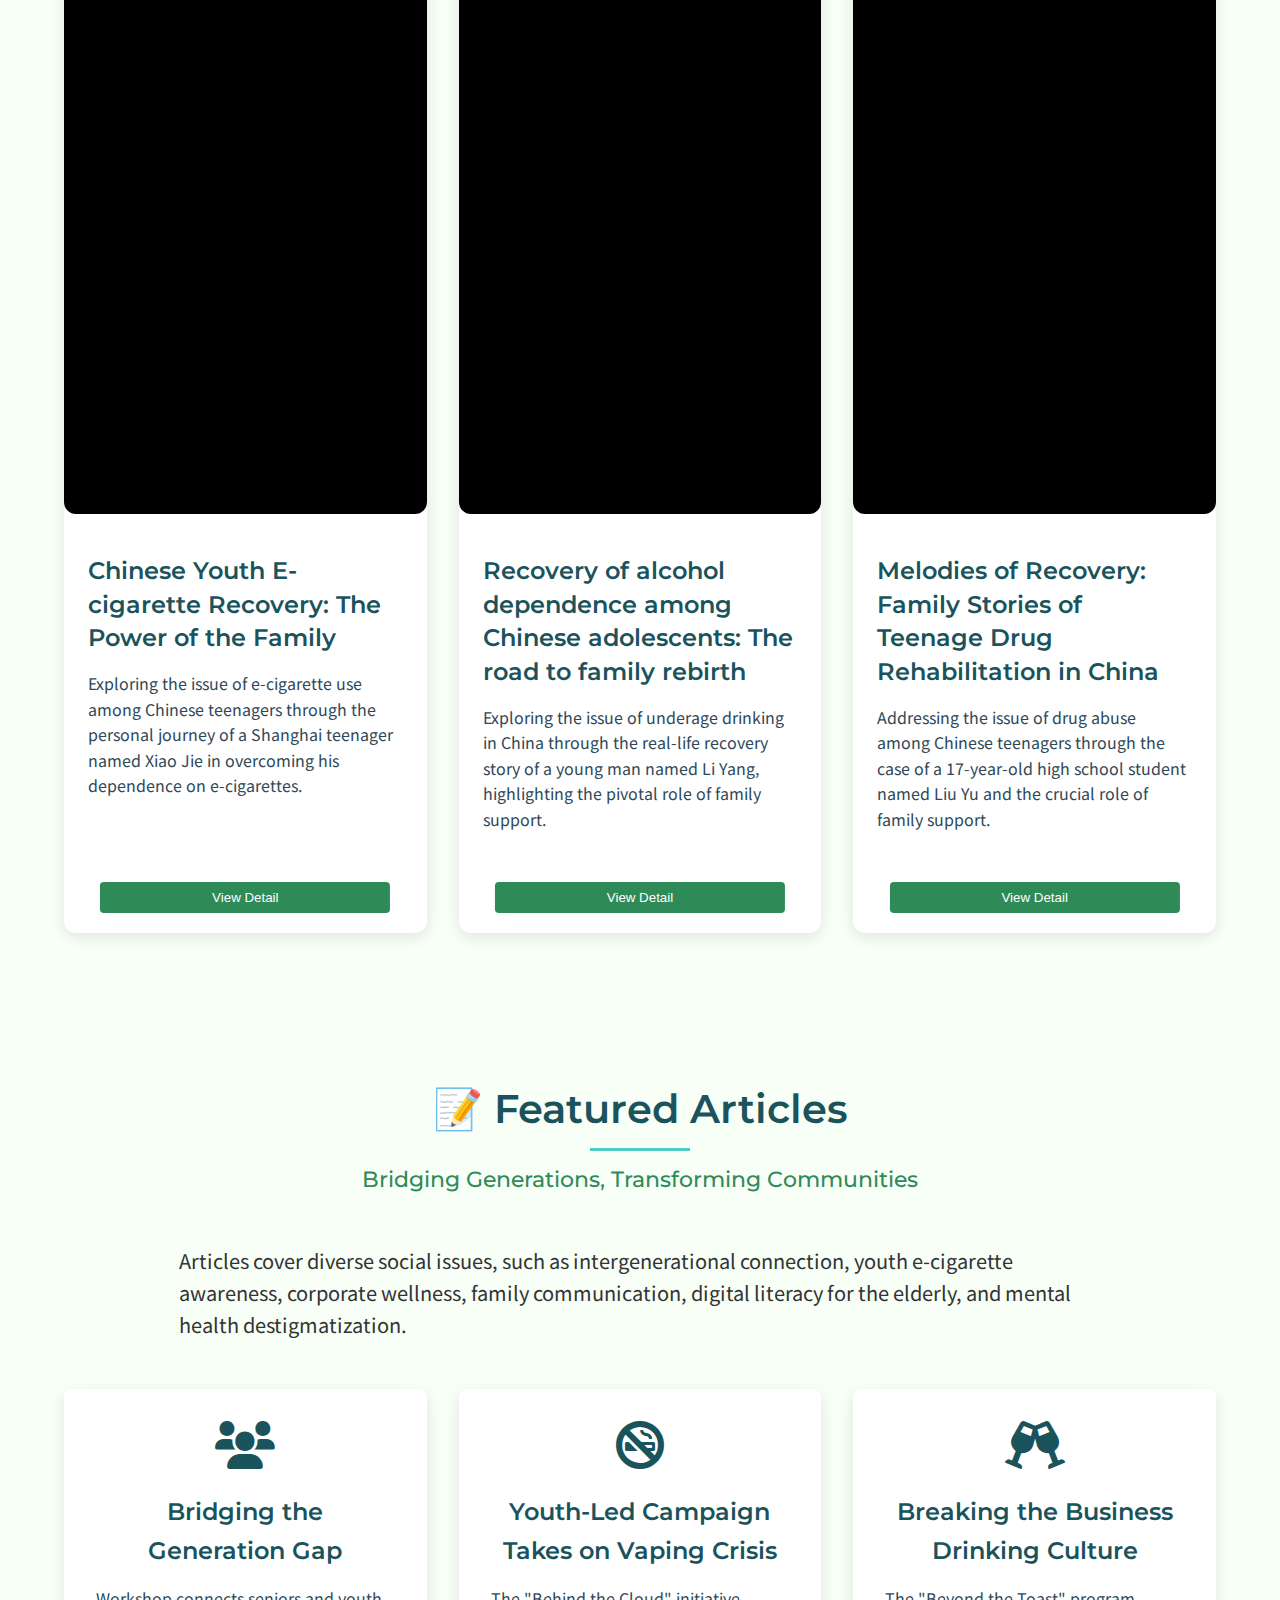
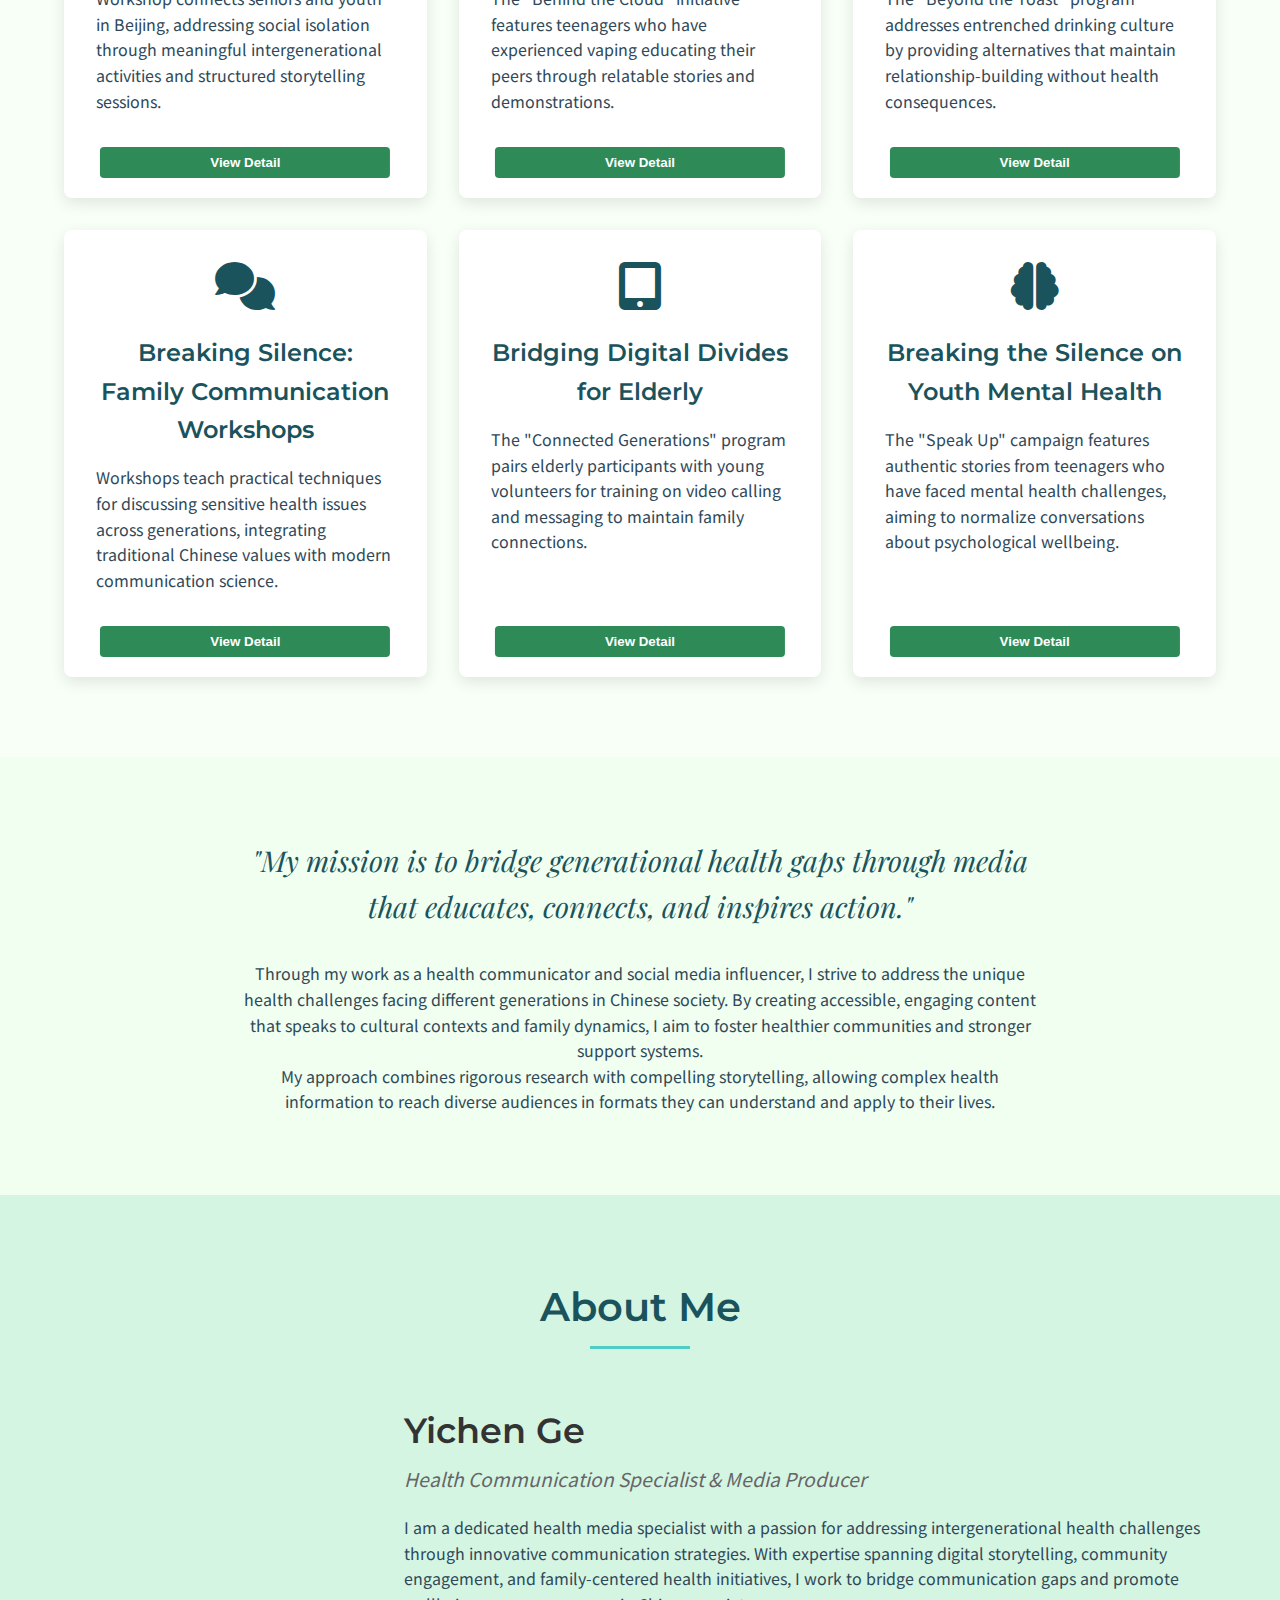
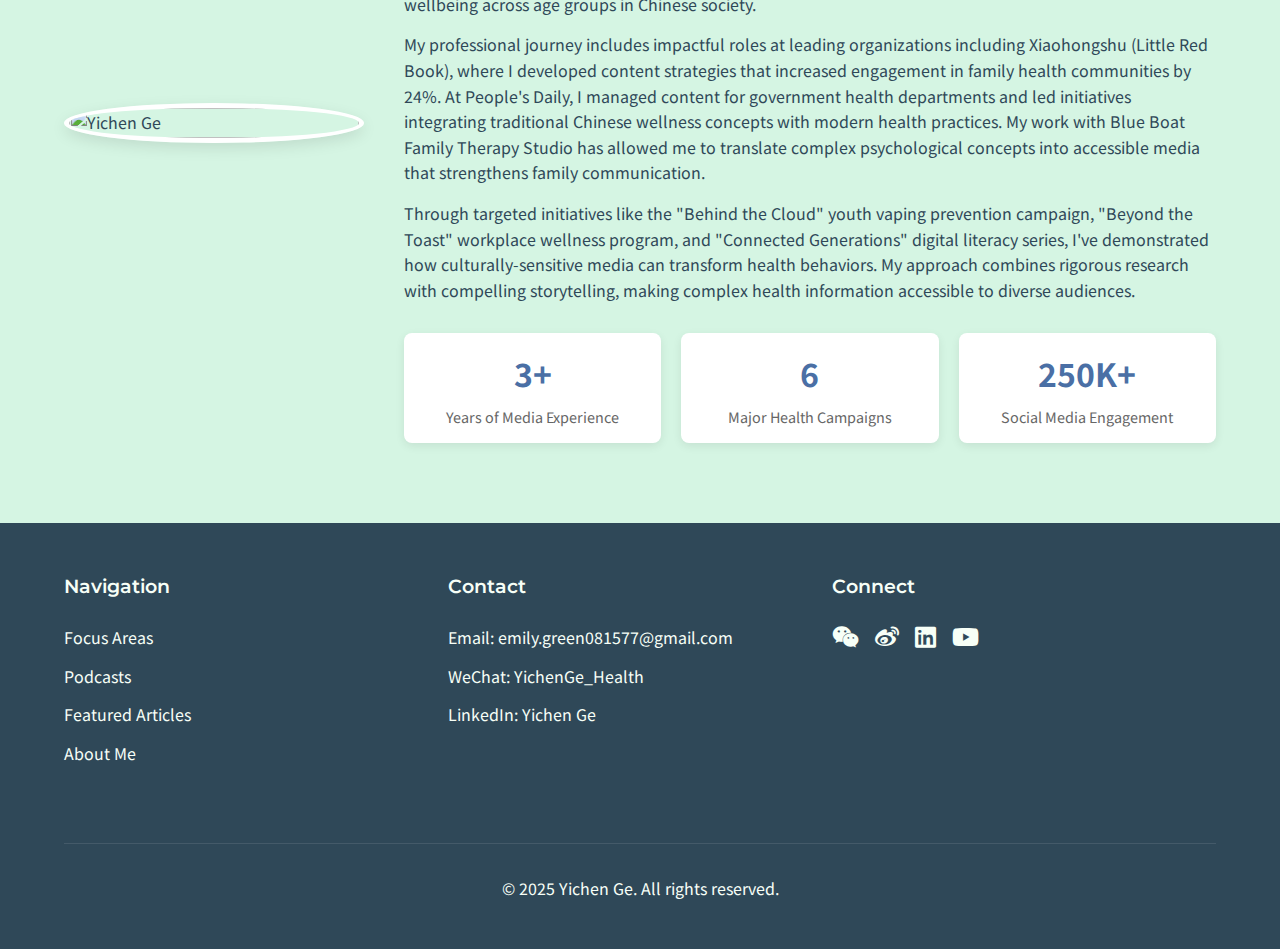
==== commit 01e34e1f: "update" ====
--- a/index.html
+++ b/index.html
@@ -1,4 +1,3 @@
-<!DOCTYPE html>
 <html lang="en">
 <head>
     <meta charset="UTF-8">
@@ -9,12 +8,136 @@
     <link href="https://fonts.googleapis.com/css2?family=Montserrat:wght@400;600;700&family=Noto+Sans+SC:wght@400;500;700&family=Playfair+Display:ital,wght@0,700;1,400&display=swap" rel="stylesheet">
     <link rel="stylesheet" href="https://cdnjs.cloudflare.com/ajax/libs/font-awesome/6.0.0-beta3/css/all.min.css">
     <link rel="stylesheet" href="css/style.css">
+    <style>
+        body {
+            background-color: #F0FFF0; /* 蜜瓜绿，作为背景 */
+        }
+        
+        .header, .navbar, .footer {
+            background-color: #90EE90; /* 嫩绿色 */
+        }
+        
+        .button, .highlight {
+            background-color: #98FB98; /* 淡绿色 */
+        }
+        
+        .video-container {
+            position: relative;
+            width: 100%;
+            padding-bottom: 100%; /* 创建1:1的正方形比例 */
+            overflow: hidden;
+        }
+        
+        .video-container video {
+            position: absolute;
+            top: 0;
+            left: 0;
+            width: 100%;
+            height: 100%;
+            object-fit: cover; /* 确保视频填充整个容器 */
+        }
+        
+        .video-container iframe {
+            position: absolute;
+            top: 0;
+            left: 0;
+            width: 100%;
+            height: 100%;
+            border: 0;
+        }
+        
+        /* 新增样式：使按钮居中居下 */
+        .focus-card, .podcast-card, .article-card {
+            position: relative;
+            padding-bottom: 60px; /* 为按钮留出空间 */
+            display: flex;
+            flex-direction: column;
+        }
+        
+        .focus-btn, .show-transcript, .view-article {
+            position: absolute;
+            bottom: 20px;
+            left: 50%;
+            transform: translateX(-50%);
+            width: 80%; /* 按钮宽度 */
+            text-align: center;
+        }
+        
+        /* 修改按钮颜色为深绿色 */
+        .btn {
+            background-color: #2E8B57; /* 海洋绿，深绿色 */
+            color: white;
+            border: none;
+            padding: 8px 16px;
+            border-radius: 4px;
+            cursor: pointer;
+            transition: background-color 0.3s;
+        }
+        
+        .btn:hover {
+            background-color: #3CB371; /* 中绿色，悬停时稍微亮一点 */
+        }
+        
+        .section-intro {
+            text-align: left;
+            max-width: 80%;
+            margin: 0 auto 30px;
+            line-height: 1.6;
+            color: #333;
+            font-size: 1.25em;
+            font-weight: 400;
+        }
+        
+        .podcast-intro {
+            text-align: left;
+            max-width: 80%;
+            margin: 0 auto 30px;
+            line-height: 1.6;
+            color: #333;
+            font-size: 1.25em;
+            font-weight: 400;
+        }
+        
+        /* 其他可能需要左对齐的文本元素 */
+        .podcast-content p, .focus-card p, .article-card p, .bio-content p {
+            text-align: left;
+        }
+        
+        .section-title .subtitle {
+            font-size: 1.4em; /* 增大字体大小，从1.2em改为1.4em */
+            color: #2E8B57; /* 使用与按钮相同的深绿色 */
+            margin-top: 5px;
+            margin-bottom: 20px;
+            font-weight: 500;
+        }
+        
+        /* 导航菜单样式增强 */
+        #nav ul li a {
+            color: white; /* 确保文字为白色 */
+            font-weight: 600; /* 增加字体粗细 */
+            font-size: 1.1em; /* 增大字体大小 */
+            text-shadow: 1px 1px 2px rgba(0, 0, 0, 0.2); /* 添加轻微阴影增加可读性 */
+            padding: 10px 15px; /* 增加内边距 */
+            transition: all 0.3s ease; /* 平滑过渡效果 */
+        }
+        
+        #nav ul li a:hover {
+            background-color: rgba(255, 255, 255, 0.2); /* 悬停时添加半透明背景 */
+            border-radius: 4px; /* 圆角边框 */
+        }
+        
+        #nav ul {
+            display: flex;
+            gap: 15px; /* 增加菜单项之间的间距 */
+        }
+        
+        /* 确保导航栏背景足够深，以提供足够的对比度 */
+        .header {
+            background-color: #2E8B57; /* 使用深绿色背景 */
+        }
+    </style>
 </head>
 <body>
-    <div class="language-toggle">
-        <button id="language-btn">中文 / English</button>
-    </div>
-
     <header id="header">
         <div class="container header-container">
             <a href="#" class="logo">Yichen Ge</a>
@@ -42,7 +165,7 @@
     <section class="focus-areas" id="focus-areas">
         <div class="container">
             <div class="section-title">
-                <h2>Focus Areas</h2>
+                <h2>🎯 Focus Areas</h2>
             </div>
             <div class="focus-grid">
                 <div class="focus-card" data-modal="elderly-care">
@@ -75,50 +198,62 @@
 
     <section class="podcast-section" id="podcasts">
         <div class="container">
-            <h2>Podcast Series</h2>
+            <div class="section-title">
+                <h2>🎧 Podcast Series</h2>
+                <h3 class="subtitle">True story podcast | Family Ties, Healthier Lives</h3>
+            </div>
+            <div class="podcast-intro">
+                <p>The original podcast series <strong>Health Voices</strong> focuses on the real journey of Chinese youth to overcome the dilemma of addiction. With the support of their families, three teenagers successfully recorded their transformation process of quitting smoking, drinking and drug addiction. Three real interviews tell about the strength of family affection and self-awakening in difficulties, and convey the belief that "health changes life".</p>
+            </div>
             <div class="podcast-grid">
                 <!-- First podcast -->
                 <div class="podcast-card" data-transcript="1">
                     <div class="video-container">
-                        <video controls>
-                            <source src="videos/chinese-youth-e-cigarette-recovery.mp4" type="video/mp4">
-                            Your browser does not support video playback.
-                        </video>
+                        <iframe 
+                            src="https://www.youtube.com/embed/s3sVz7JNVmQ?modestbranding=1&showinfo=0&controls=1&rel=0" 
+                            frameborder="0" 
+                            allow="accelerometer; autoplay; clipboard-write; encrypted-media; gyroscope; picture-in-picture" 
+                            allowfullscreen>
+                        </iframe>
                     </div>
                     <div class="podcast-content">
-                        <h3>Chinese youth e-cigarette recovery -- the power of the family</h3>
+                        <h3>Chinese Youth E-cigarette Recovery: The Power of the Family</h3>
                         <p>Exploring the issue of e-cigarette use among Chinese teenagers through the personal journey of a Shanghai teenager named Xiao Jie in overcoming his dependence on e-cigarettes.</p>
-                        <button class="btn show-transcript">Show Detail Transcript</button>
+                        <button class="btn show-transcript">View Detail</button>
                     </div>
                 </div>
 
                 <!-- Second podcast -->
                 <div class="podcast-card" data-transcript="2">
                     <div class="video-container">
-                        <video controls>
-                            <source src="videos/recovery-of-alcohol-dependence.mp4" type="video/mp4">
-                            Your browser does not support video playback.
-                        </video>
+                        <iframe 
+                            src="https://www.youtube.com/embed/V745xkMCM2w?modestbranding=1&showinfo=0&controls=1&rel=0" 
+                            frameborder="0" 
+                            allow="accelerometer; autoplay; clipboard-write; encrypted-media; gyroscope; picture-in-picture" 
+                            allowfullscreen>
+                        </iframe>
                     </div>
                     <div class="podcast-content">
                         <h3>Recovery of alcohol dependence among Chinese adolescents: The road to family rebirth</h3>
                         <p>Exploring the issue of underage drinking in China through the real-life recovery story of a young man named Li Yang, highlighting the pivotal role of family support.</p>
-                        <button class="btn show-transcript">Show Detail Transcript</button>
+                        <button class="btn show-transcript">View Detail</button>
                     </div>
                 </div>
 
                 <!-- Third podcast -->
                 <div class="podcast-card" data-transcript="3">
                     <div class="video-container">
-                        <video controls>
-                            <source src="videos/melodies-of-recovery.mp4" type="video/mp4">
-                            Your browser does not support video playback.
-                        </video>
+                        <iframe 
+                            src="https://www.youtube.com/embed/MNDwKNNCtGg?modestbranding=1&showinfo=0&controls=1&rel=0" 
+                            frameborder="0" 
+                            allow="accelerometer; autoplay; clipboard-write; encrypted-media; gyroscope; picture-in-picture" 
+                            allowfullscreen>
+                        </iframe>
                     </div>
                     <div class="podcast-content">
                         <h3>Melodies of Recovery: Family Stories of Teenage Drug Rehabilitation in China</h3>
                         <p>Addressing the issue of drug abuse among Chinese teenagers through the case of a 17-year-old high school student named Liu Yu and the crucial role of family support.</p>
-                        <button class="btn show-transcript">Show Detail Transcript</button>
+                        <button class="btn show-transcript">View Detail</button>
                     </div>
                 </div>
             </div>
@@ -128,7 +263,11 @@
     <section class="articles-section" id="articles">
         <div class="container">
             <div class="section-title">
-                <h2>Featured Articles</h2>
+                <h2>📝 Featured Articles</h2>
+                <h3 class="subtitle">Bridging Generations, Transforming Communities</h3>
+            </div>
+            <div class="podcast-intro">
+                <p>Articles cover diverse social issues, such as intergenerational connection, youth e-cigarette awareness, corporate wellness, family communication, digital literacy for the elderly, and mental health destigmatization.</p>
             </div>
             <div class="articles-grid">
                 <!-- Article 1: Intergenerational Connection Workshop -->
@@ -204,7 +343,7 @@
         </div>
     </section>
 
-    <section class="about-me-section" id="about-me">
+    <section class="about-me-section" id="about-me" style="background-color: #D5F5E3;">
         <div class="container">
             <div class="section-title">
                 <h2>About Me</h2>
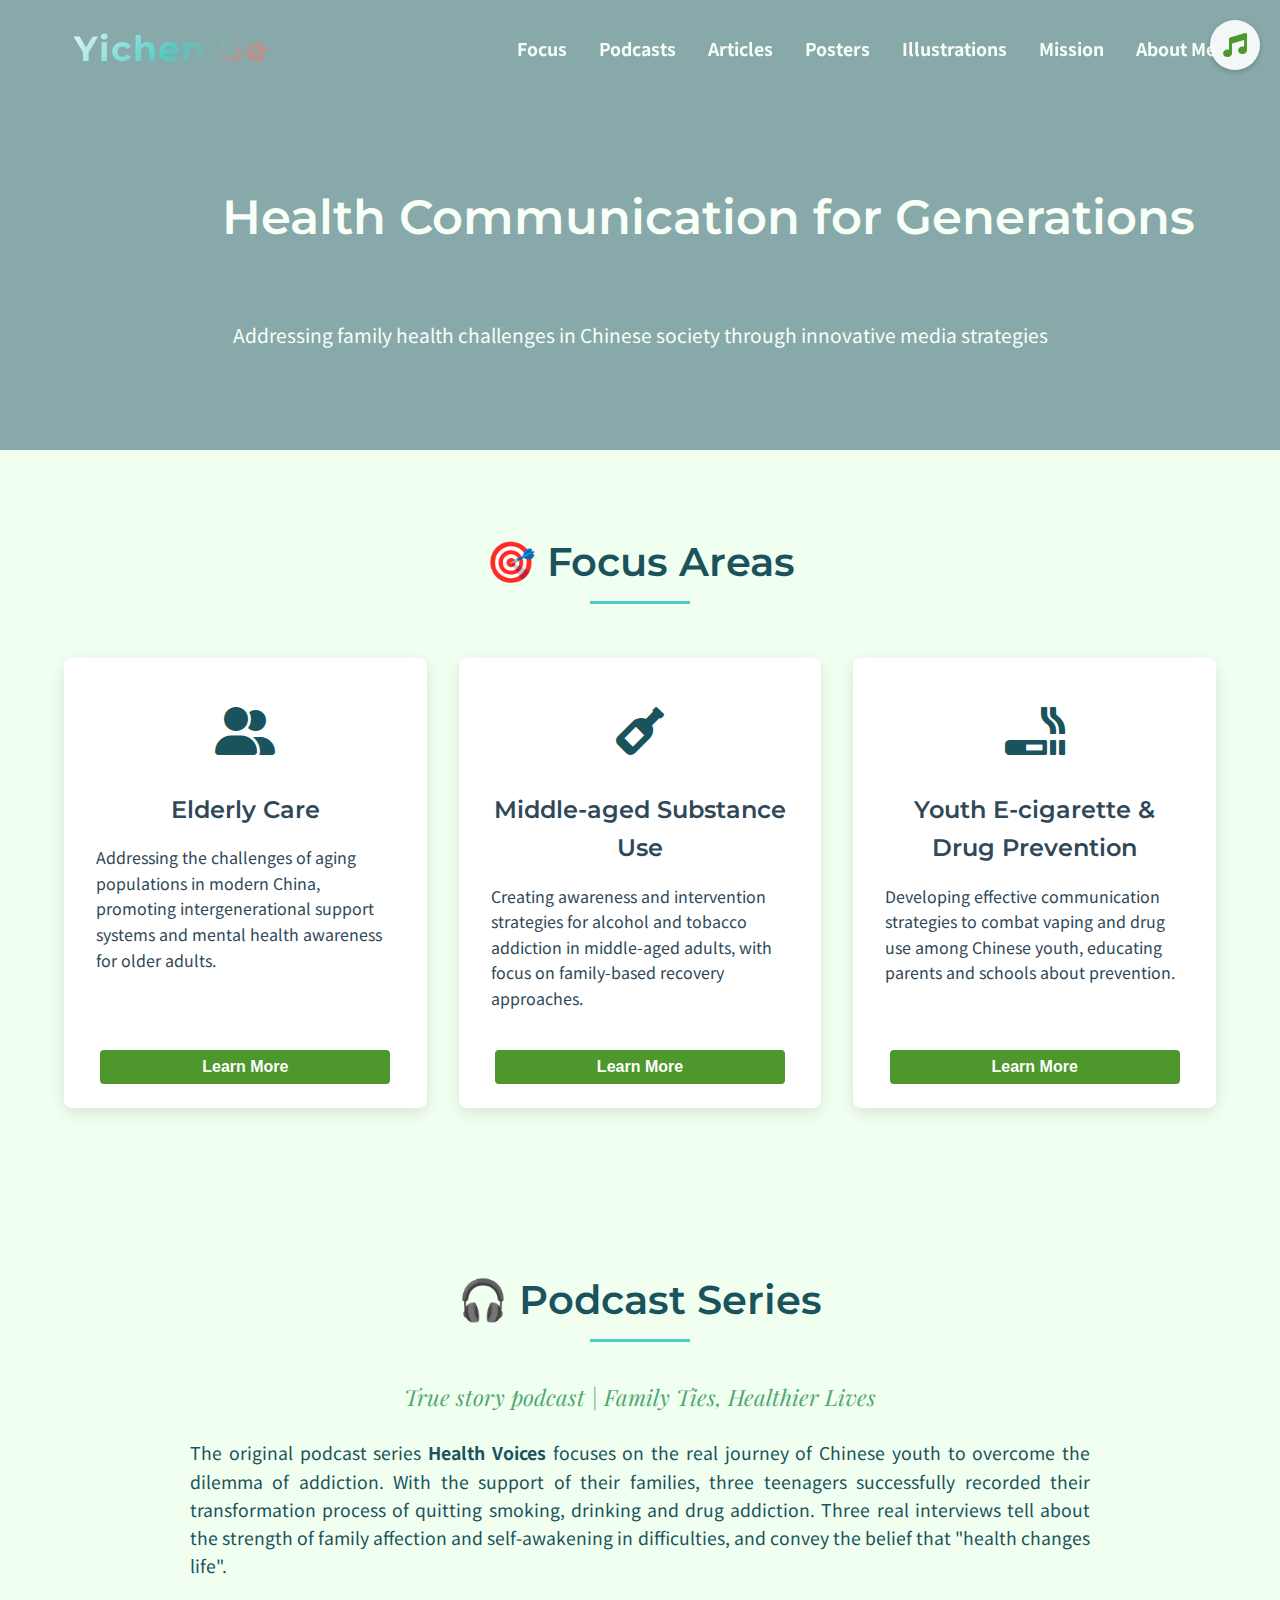
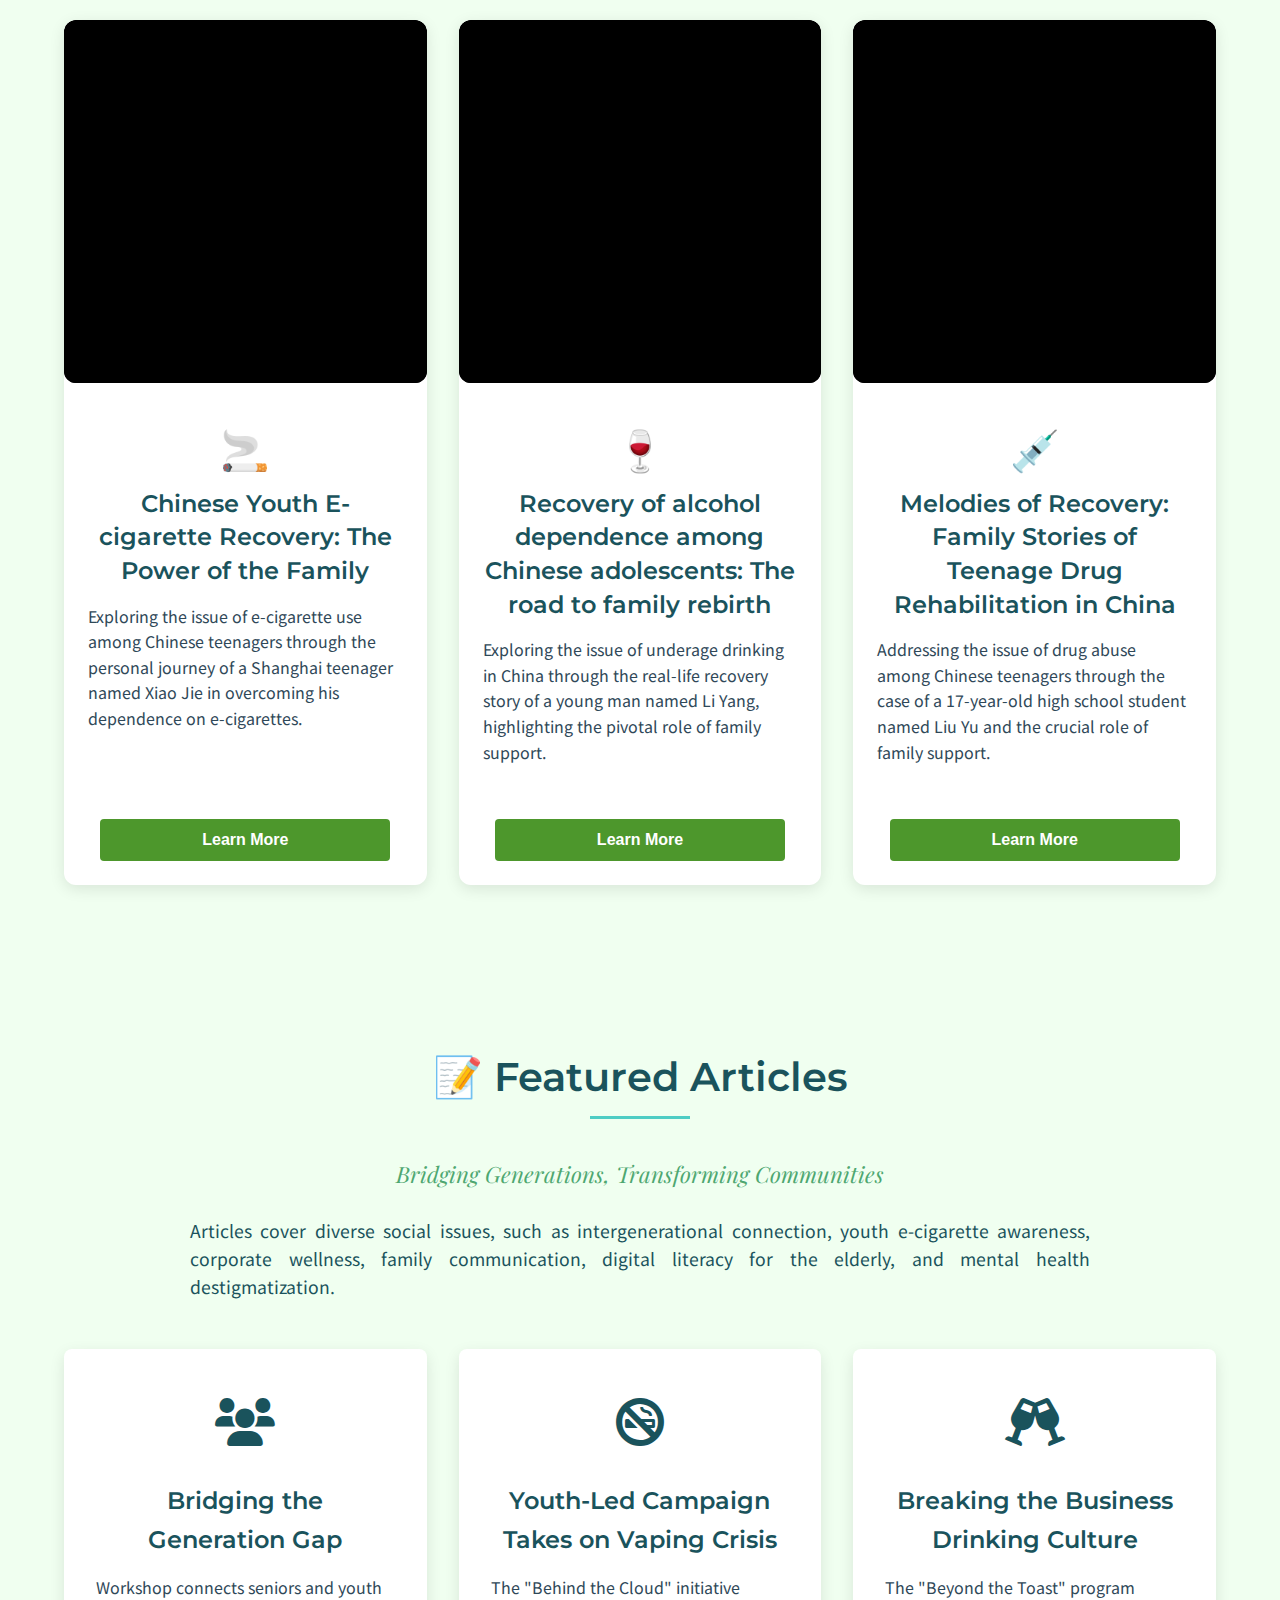
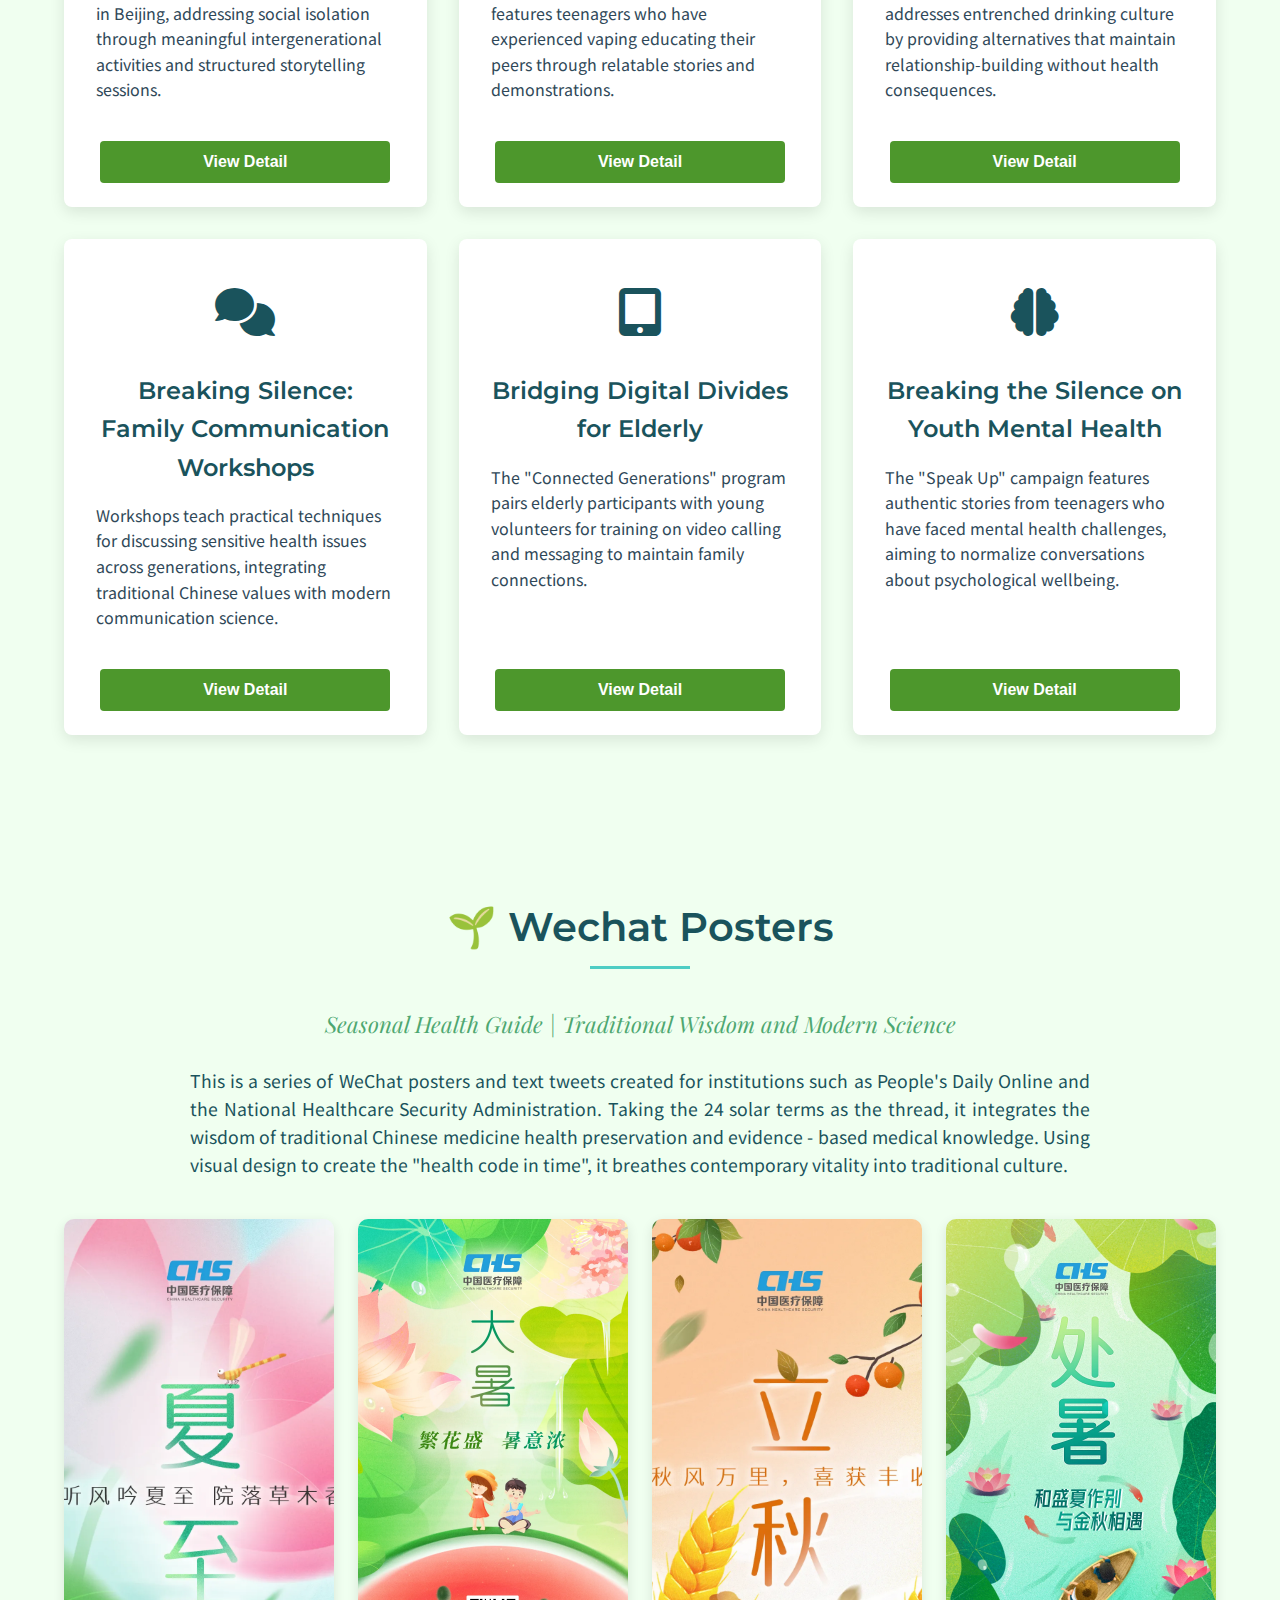
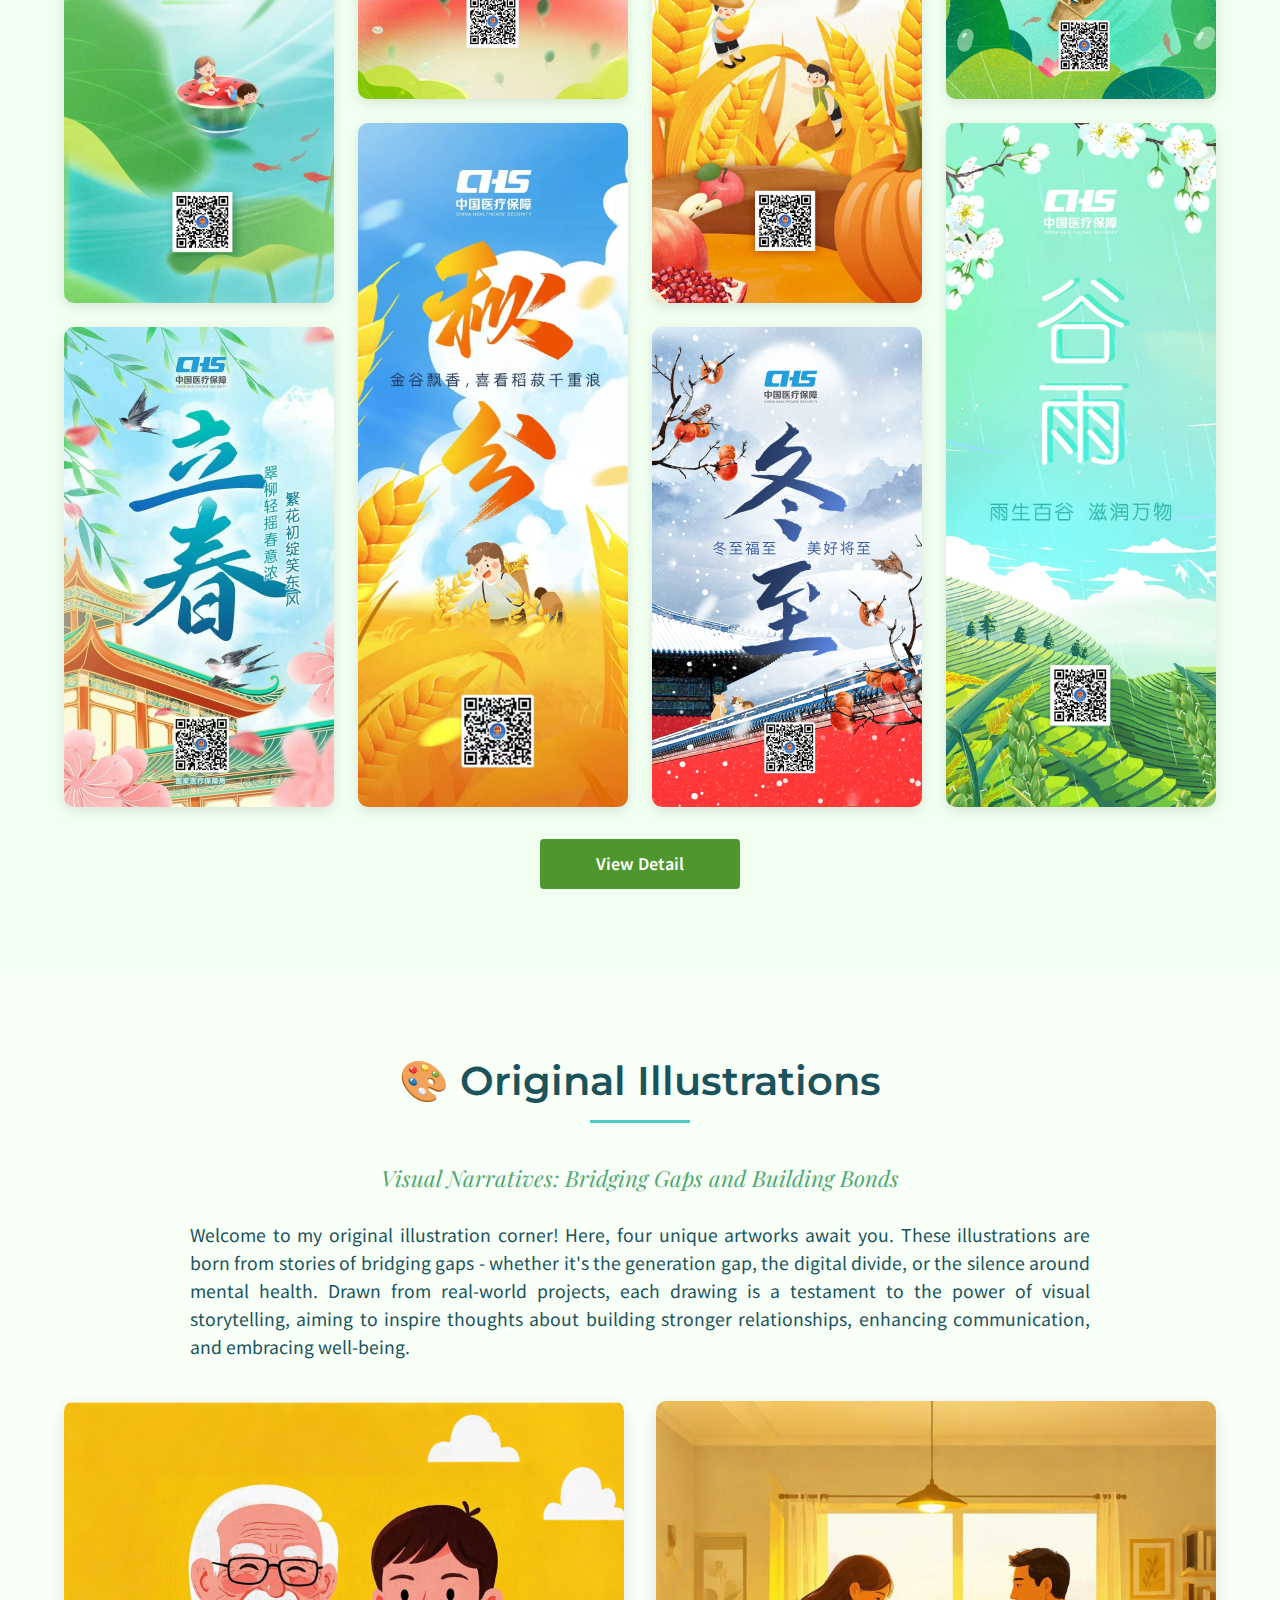
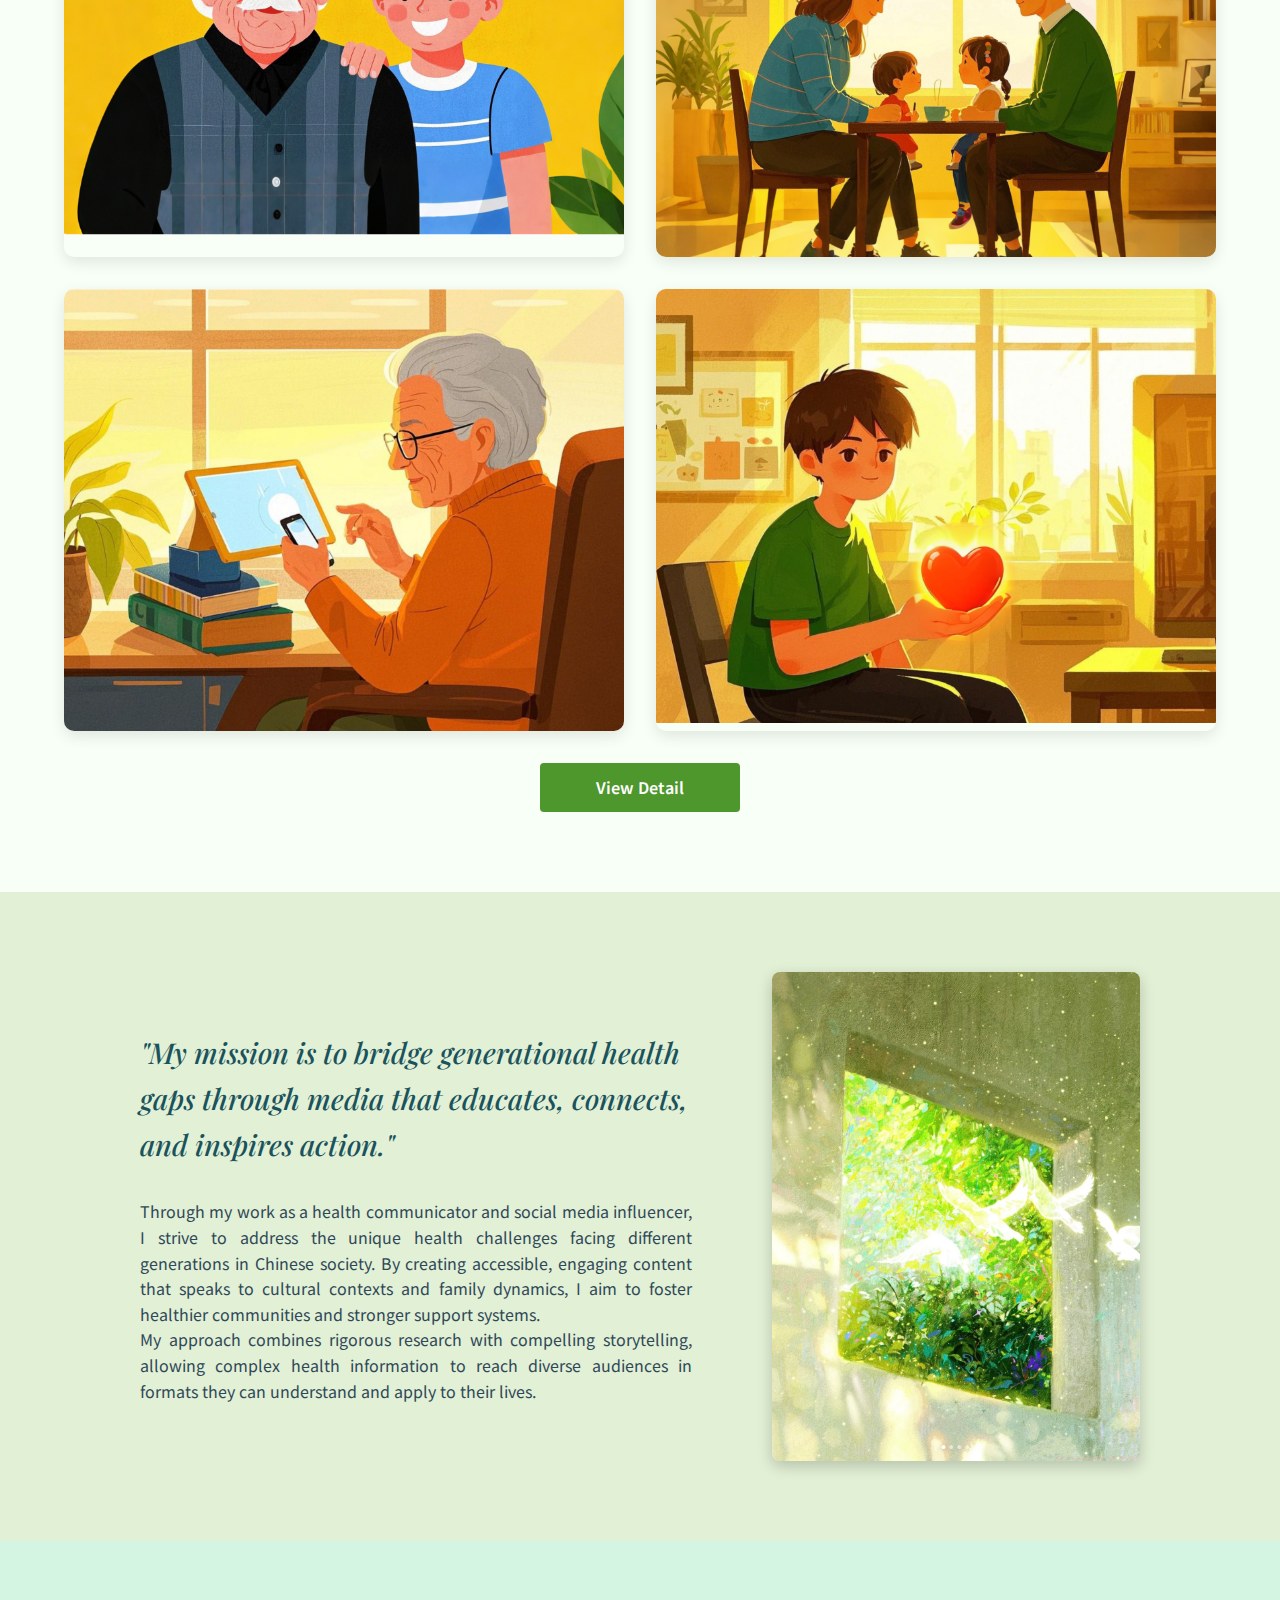
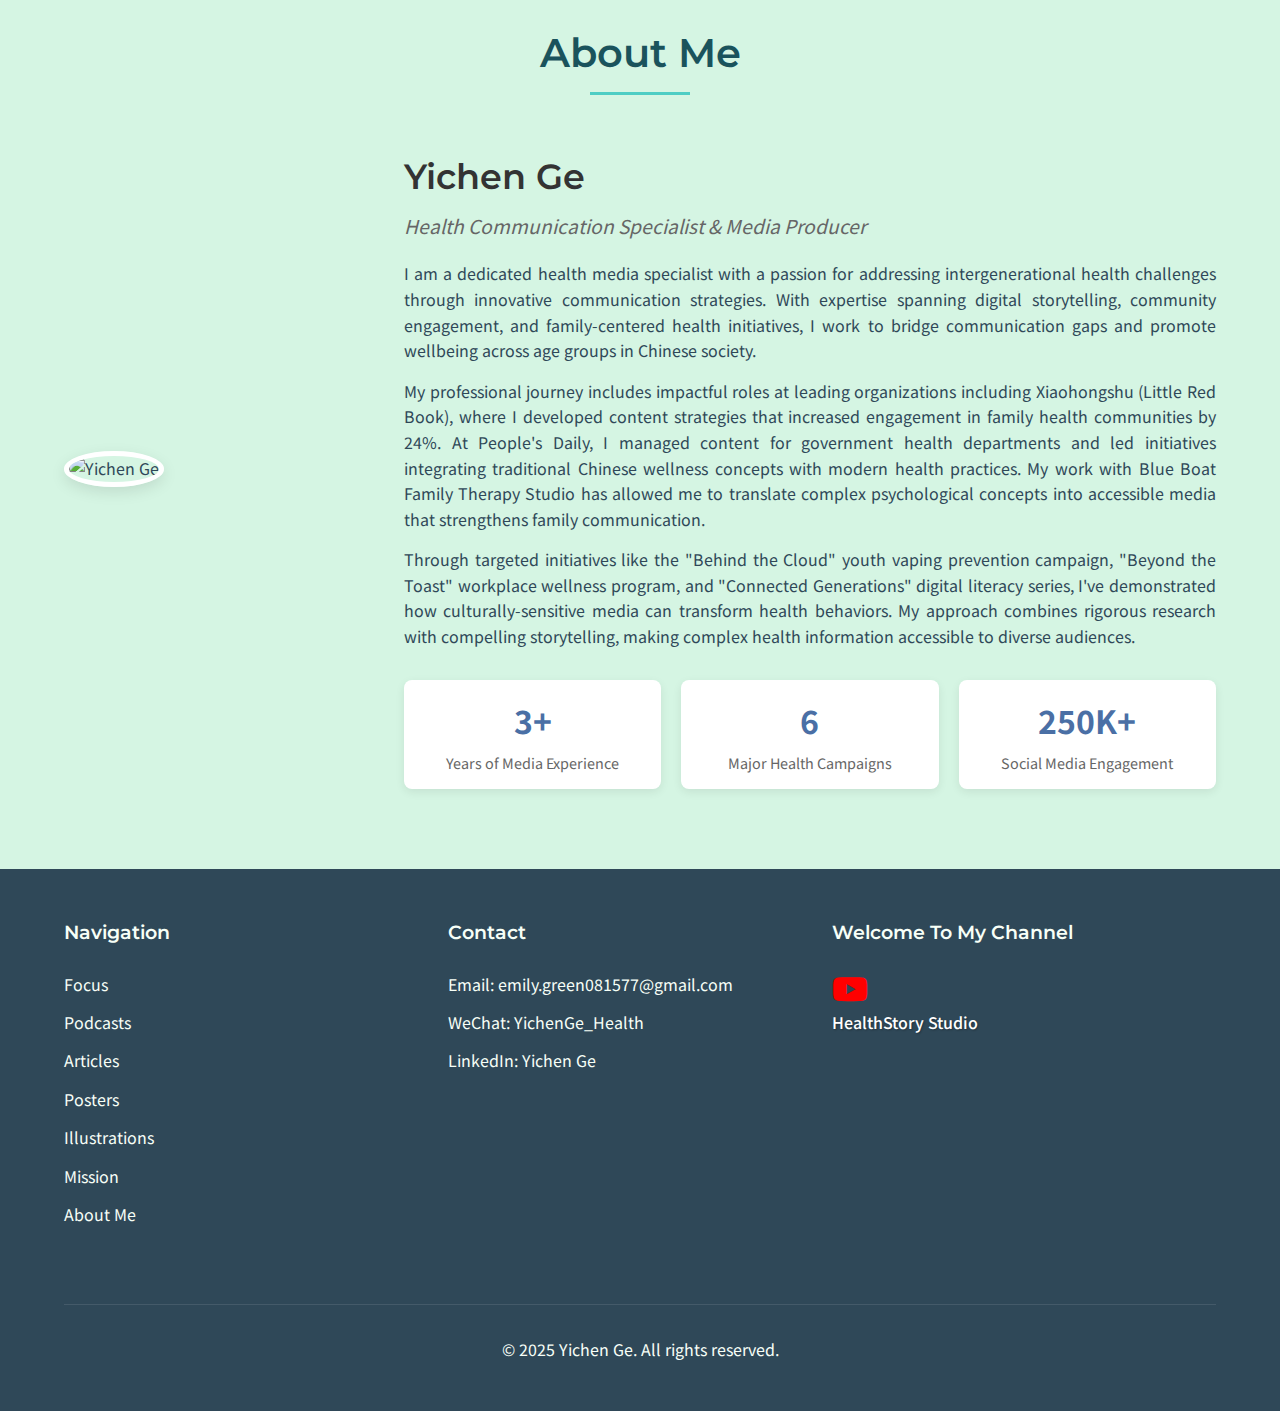
==== commit 4a1b0711: "update" ====
--- a/index.html
+++ b/index.html
@@ -1,3 +1,4 @@
+<!DOCTYPE html>
 <html lang="en">
 <head>
     <meta charset="UTF-8">
@@ -5,139 +6,25 @@
     <title>Yichen Ge | Health Media Influencer</title>
     <link rel="preconnect" href="https://fonts.googleapis.com">
     <link rel="preconnect" href="https://fonts.gstatic.com" crossorigin>
-    <link href="https://fonts.googleapis.com/css2?family=Montserrat:wght@400;600;700&family=Noto+Sans+SC:wght@400;500;700&family=Playfair+Display:ital,wght@0,700;1,400&display=swap" rel="stylesheet">
+    <link href="https://fonts.googleapis.com/css2?family=Montserrat:wght@400;600;700&family=Noto+Sans+SC:wght@400;500;700&family=Playfair+Display:ital,wght@0,700;1,400&family=Dancing+Script:wght@400;700&family=Pacifico&display=swap" rel="stylesheet">
     <link rel="stylesheet" href="https://cdnjs.cloudflare.com/ajax/libs/font-awesome/6.0.0-beta3/css/all.min.css">
     <link rel="stylesheet" href="css/style.css">
-    <style>
-        body {
-            background-color: #F0FFF0; /* 蜜瓜绿，作为背景 */
-        }
-        
-        .header, .navbar, .footer {
-            background-color: #90EE90; /* 嫩绿色 */
-        }
-        
-        .button, .highlight {
-            background-color: #98FB98; /* 淡绿色 */
-        }
-        
-        .video-container {
-            position: relative;
-            width: 100%;
-            padding-bottom: 100%; /* 创建1:1的正方形比例 */
-            overflow: hidden;
-        }
-        
-        .video-container video {
-            position: absolute;
-            top: 0;
-            left: 0;
-            width: 100%;
-            height: 100%;
-            object-fit: cover; /* 确保视频填充整个容器 */
-        }
-        
-        .video-container iframe {
-            position: absolute;
-            top: 0;
-            left: 0;
-            width: 100%;
-            height: 100%;
-            border: 0;
-        }
-        
-        /* 新增样式：使按钮居中居下 */
-        .focus-card, .podcast-card, .article-card {
-            position: relative;
-            padding-bottom: 60px; /* 为按钮留出空间 */
-            display: flex;
-            flex-direction: column;
-        }
-        
-        .focus-btn, .show-transcript, .view-article {
-            position: absolute;
-            bottom: 20px;
-            left: 50%;
-            transform: translateX(-50%);
-            width: 80%; /* 按钮宽度 */
-            text-align: center;
-        }
-        
-        /* 修改按钮颜色为深绿色 */
-        .btn {
-            background-color: #2E8B57; /* 海洋绿，深绿色 */
-            color: white;
-            border: none;
-            padding: 8px 16px;
-            border-radius: 4px;
-            cursor: pointer;
-            transition: background-color 0.3s;
-        }
-        
-        .btn:hover {
-            background-color: #3CB371; /* 中绿色，悬停时稍微亮一点 */
-        }
-        
-        .section-intro {
-            text-align: left;
-            max-width: 80%;
-            margin: 0 auto 30px;
-            line-height: 1.6;
-            color: #333;
-            font-size: 1.25em;
-            font-weight: 400;
-        }
-        
-        .podcast-intro {
-            text-align: left;
-            max-width: 80%;
-            margin: 0 auto 30px;
-            line-height: 1.6;
-            color: #333;
-            font-size: 1.25em;
-            font-weight: 400;
-        }
-        
-        /* 其他可能需要左对齐的文本元素 */
-        .podcast-content p, .focus-card p, .article-card p, .bio-content p {
-            text-align: left;
-        }
-        
-        .section-title .subtitle {
-            font-size: 1.4em; /* 增大字体大小，从1.2em改为1.4em */
-            color: #2E8B57; /* 使用与按钮相同的深绿色 */
-            margin-top: 5px;
-            margin-bottom: 20px;
-            font-weight: 500;
-        }
-        
-        /* 导航菜单样式增强 */
-        #nav ul li a {
-            color: white; /* 确保文字为白色 */
-            font-weight: 600; /* 增加字体粗细 */
-            font-size: 1.1em; /* 增大字体大小 */
-            text-shadow: 1px 1px 2px rgba(0, 0, 0, 0.2); /* 添加轻微阴影增加可读性 */
-            padding: 10px 15px; /* 增加内边距 */
-            transition: all 0.3s ease; /* 平滑过渡效果 */
-        }
-        
-        #nav ul li a:hover {
-            background-color: rgba(255, 255, 255, 0.2); /* 悬停时添加半透明背景 */
-            border-radius: 4px; /* 圆角边框 */
-        }
-        
-        #nav ul {
-            display: flex;
-            gap: 15px; /* 增加菜单项之间的间距 */
-        }
-        
-        /* 确保导航栏背景足够深，以提供足够的对比度 */
-        .header {
-            background-color: #2E8B57; /* 使用深绿色背景 */
-        }
-    </style>
+    <link rel="stylesheet" href="css/compact-modal.css">
 </head>
 <body>
+    <div class="language-toggle">
+        <button id="language-btn">中文 / English</button>
+    </div>
+
+    <div class="music-player">
+        <audio id="bgMusic" loop>
+            <source src="/Users/mac/Desktop/website2/music/music web/music web.MP3" type="audio/mpeg">
+        </audio>
+        <button id="music-toggle" class="music-toggle">
+            <i class="fas fa-music"></i>
+        </button>
+    </div>
+
     <header id="header">
         <div class="container header-container">
             <a href="#" class="logo">Yichen Ge</a>
@@ -146,9 +33,12 @@
             </button>
             <nav id="nav">
                 <ul>
-                    <li><a href="#focus-areas">Focus Areas</a></li>
+                    <li><a href="#focus-areas">Focus</a></li>
                     <li><a href="#podcasts">Podcasts</a></li>
-                    <li><a href="#articles">Featured Articles</a></li>
+                    <li><a href="#articles">Articles</a></li>
+                    <li><a href="#posters">Posters</a></li>
+                    <li><a href="#illustrations">Illustrations</a></li>
+                    <li><a href="#mission">Mission</a></li>
                     <li><a href="#about-me">About Me</a></li>
                 </ul>
             </nav>
@@ -200,60 +90,45 @@
         <div class="container">
             <div class="section-title">
                 <h2>🎧 Podcast Series</h2>
-                <h3 class="subtitle">True story podcast | Family Ties, Healthier Lives</h3>
-            </div>
-            <div class="podcast-intro">
+            </div>
+            <div class="podcast-subtitle">
+                <h3>True story podcast | Family Ties, Healthier Lives</h3>
                 <p>The original podcast series <strong>Health Voices</strong> focuses on the real journey of Chinese youth to overcome the dilemma of addiction. With the support of their families, three teenagers successfully recorded their transformation process of quitting smoking, drinking and drug addiction. Three real interviews tell about the strength of family affection and self-awakening in difficulties, and convey the belief that "health changes life".</p>
             </div>
             <div class="podcast-grid">
                 <!-- First podcast -->
                 <div class="podcast-card" data-transcript="1">
                     <div class="video-container">
-                        <iframe 
-                            src="https://www.youtube.com/embed/s3sVz7JNVmQ?modestbranding=1&showinfo=0&controls=1&rel=0" 
-                            frameborder="0" 
-                            allow="accelerometer; autoplay; clipboard-write; encrypted-media; gyroscope; picture-in-picture" 
-                            allowfullscreen>
-                        </iframe>
+                        <iframe src="https://www.youtube.com/embed/s3sVz7JNVmQ?start=125" title="Chinese youth e-cigarette recovery" frameborder="0" allow="accelerometer; autoplay; clipboard-write; encrypted-media; gyroscope; picture-in-picture" allowfullscreen></iframe>
                     </div>
                     <div class="podcast-content">
-                        <h3>Chinese Youth E-cigarette Recovery: The Power of the Family</h3>
+                        <h3><span class="emoji-icon">🚬</span>Chinese Youth E-cigarette Recovery: The Power of the Family</h3>
                         <p>Exploring the issue of e-cigarette use among Chinese teenagers through the personal journey of a Shanghai teenager named Xiao Jie in overcoming his dependence on e-cigarettes.</p>
-                        <button class="btn show-transcript">View Detail</button>
+                        <button class="btn show-transcript">Learn More</button>
                     </div>
                 </div>
 
                 <!-- Second podcast -->
                 <div class="podcast-card" data-transcript="2">
                     <div class="video-container">
-                        <iframe 
-                            src="https://www.youtube.com/embed/V745xkMCM2w?modestbranding=1&showinfo=0&controls=1&rel=0" 
-                            frameborder="0" 
-                            allow="accelerometer; autoplay; clipboard-write; encrypted-media; gyroscope; picture-in-picture" 
-                            allowfullscreen>
-                        </iframe>
+                        <iframe src="https://www.youtube.com/embed/V745xkMCM2w" title="Recovery of alcohol dependence" frameborder="0" allow="accelerometer; autoplay; clipboard-write; encrypted-media; gyroscope; picture-in-picture" allowfullscreen></iframe>
                     </div>
                     <div class="podcast-content">
-                        <h3>Recovery of alcohol dependence among Chinese adolescents: The road to family rebirth</h3>
+                        <h3><span class="emoji-icon">🍷</span>Recovery of alcohol dependence among Chinese adolescents: The road to family rebirth</h3>
                         <p>Exploring the issue of underage drinking in China through the real-life recovery story of a young man named Li Yang, highlighting the pivotal role of family support.</p>
-                        <button class="btn show-transcript">View Detail</button>
+                        <button class="btn show-transcript">Learn More</button>
                     </div>
                 </div>
 
                 <!-- Third podcast -->
                 <div class="podcast-card" data-transcript="3">
                     <div class="video-container">
-                        <iframe 
-                            src="https://www.youtube.com/embed/MNDwKNNCtGg?modestbranding=1&showinfo=0&controls=1&rel=0" 
-                            frameborder="0" 
-                            allow="accelerometer; autoplay; clipboard-write; encrypted-media; gyroscope; picture-in-picture" 
-                            allowfullscreen>
-                        </iframe>
+                        <iframe src="https://www.youtube.com/embed/MNDwKNNCtGg" title="Melodies of Recovery" frameborder="0" allow="accelerometer; autoplay; clipboard-write; encrypted-media; gyroscope; picture-in-picture" allowfullscreen></iframe>
                     </div>
                     <div class="podcast-content">
-                        <h3>Melodies of Recovery: Family Stories of Teenage Drug Rehabilitation in China</h3>
+                        <h3><span class="emoji-icon">💉</span>Melodies of Recovery: Family Stories of Teenage Drug Rehabilitation in China</h3>
                         <p>Addressing the issue of drug abuse among Chinese teenagers through the case of a 17-year-old high school student named Liu Yu and the crucial role of family support.</p>
-                        <button class="btn show-transcript">View Detail</button>
+                        <button class="btn show-transcript">Learn More</button>
                     </div>
                 </div>
             </div>
@@ -264,9 +139,9 @@
         <div class="container">
             <div class="section-title">
                 <h2>📝 Featured Articles</h2>
-                <h3 class="subtitle">Bridging Generations, Transforming Communities</h3>
-            </div>
-            <div class="podcast-intro">
+            </div>
+            <div class="article-subtitle">
+                <h3>Bridging Generations, Transforming Communities</h3>
                 <p>Articles cover diverse social issues, such as intergenerational connection, youth e-cigarette awareness, corporate wellness, family communication, digital literacy for the elderly, and mental health destigmatization.</p>
             </div>
             <div class="articles-grid">
@@ -333,17 +208,106 @@
         </div>
     </section>
 
+    <section class="posters-section" id="posters">
+        <div class="container">
+            <div class="section-title">
+                <h2>🌱 Wechat Posters</h2>
+            </div>
+            <div class="poster-subtitle">
+                <h3>Seasonal Health Guide | Traditional Wisdom and Modern Science</h3>
+                <p>This is a series of WeChat posters and text tweets created for institutions such as People's Daily Online and the National Healthcare Security Administration. Taking the 24 solar terms as the thread, it integrates the wisdom of traditional Chinese medicine health preservation and evidence - based medical knowledge. Using visual design to create the "health code in time", it breathes contemporary vitality into traditional culture.</p>
+            </div>
+            <div class="posters-grid">
+                <div class="poster-item">
+                    <img src="poster pic/poster封面/1夏至.webp" alt="Summer Solstice Health Guide">
+                </div>
+                <div class="poster-item">
+                    <img src="poster pic/poster封面/2大暑.webp" alt="Great Heat Health Guide">
+                </div>
+                <div class="poster-item">
+                    <img src="poster pic/poster封面/3立秋.webp" alt="Beginning of Autumn Health Guide">
+                </div>
+                <div class="poster-item">
+                    <img src="poster pic/poster封面/4处暑.webp" alt="End of Heat Health Guide">
+                </div>
+                <div class="poster-item">
+                    <img src="poster pic/poster封面/5秋分.webp" alt="Autumnal Equinox Health Guide">
+                </div>
+                <div class="poster-item">
+                    <img src="poster pic/poster封面/6谷雨.webp" alt="Grain Rain Health Guide">
+                </div>
+                <div class="poster-item">
+                    <img src="poster pic/poster封面/7立春.jpg" alt="Beginning of Spring Health Guide">
+                </div>
+                <div class="poster-item">
+                    <img src="poster pic/poster封面/8冬至.jpg" alt="Winter Solstice Health Guide">
+                </div>
+            </div>
+            <a href="poster.html" class="poster-view-btn">View Detail</a>
+        </div>
+    </section>
+
+    <section class="illustration-section" id="illustrations">
+        <div class="container">
+            <div class="section-title">
+                <h2>🎨 Original Illustrations</h2>
+            </div>
+            <div class="illustration-subtitle">
+                <h3>Visual Narratives: Bridging Gaps and Building Bonds</h3>
+                <p>Welcome to my original illustration corner! Here, four unique artworks await you. These illustrations are born from stories of bridging gaps - whether it's the generation gap, the digital divide, or the silence around mental health. Drawn from real-world projects, each drawing is a testament to the power of visual storytelling, aiming to inspire thoughts about building stronger relationships, enhancing communication, and embracing well-being.</p>
+            </div>
+            <div class="illustrations-grid">
+                <div class="illustration-item">
+                    <img src="illustration/1illustration.png" alt="Illustration 1">
+                    <div class="overlay">
+                        <h3>Generation Connection</h3>
+                        <p data-first-line="Bridge the generation gap" data-second-line="embrace inter-generational harmony!"></p>
+                    </div>
+                </div>
+                <div class="illustration-item">
+                    <img src="illustration/4illustration.png" alt="Illustration 2">
+                    <div class="overlay">
+                        <h3>Family Health Talk</h3>
+                        <p data-first-line="Break the silence on health" data-second-line="build a healthier family bond!"></p>
+                    </div>
+                </div>
+                <div class="illustration-item">
+                    <img src="illustration/5illustration.png" alt="Illustration 3">
+                    <div class="overlay">
+                        <h3>Seniors Digital Embrace</h3>
+                        <p data-first-line="Bridge the digital gap" data-second-line="warm the hearts of the aged!"></p>
+                    </div>
+                </div>
+                <div class="illustration-item">
+                    <img src="illustration/6illustration.png" alt="Illustration 4">
+                    <div class="overlay">
+                        <h3>Light Up Teen Lives</h3>
+                        <p data-first-line="Break the mental health silence" data-second-line="light up teen lives!"></p>
+                    </div>
+                </div>
+            </div>
+            <a href="illustration.html" class="illustration-view-btn">View Detail</a>
+        </div>
+    </section>
+
     <section class="mission" id="mission">
         <div class="container">
             <div class="mission-content">
-                <p class="mission-quote quote">"My mission is to bridge generational health gaps through media that educates, connects, and inspires action."</p>
-                <p>Through my work as a health communicator and social media influencer, I strive to address the unique health challenges facing different generations in Chinese society. By creating accessible, engaging content that speaks to cultural contexts and family dynamics, I aim to foster healthier communities and stronger support systems.</p>
-                <p>My approach combines rigorous research with compelling storytelling, allowing complex health information to reach diverse audiences in formats they can understand and apply to their lives.</p>
-            </div>
-        </div>
-    </section>
-
-    <section class="about-me-section" id="about-me" style="background-color: #D5F5E3;">
+                <div class="mission-flex">
+                    <div class="mission-text">
+                        <p class="mission-quote quote">"My mission is to bridge generational health gaps through media that educates, connects, and inspires action."</p>
+                        <p>Through my work as a health communicator and social media influencer, I strive to address the unique health challenges facing different generations in Chinese society. By creating accessible, engaging content that speaks to cultural contexts and family dynamics, I aim to foster healthier communities and stronger support systems.</p>
+                        <p>My approach combines rigorous research with compelling storytelling, allowing complex health information to reach diverse audiences in formats they can understand and apply to their lives.</p>
+                    </div>
+                    <div class="mission-image">
+                        <img src="images/WechatIMG55192.jpg" alt="Health Communication Mission">
+                    </div>
+                </div>
+            </div>
+        </div>
+    </section>
+
+    <section class="about-me-section" id="about-me">
         <div class="container">
             <div class="section-title">
                 <h2>About Me</h2>
@@ -388,9 +352,12 @@
                 <div class="footer-col">
                     <h3>Navigation</h3>
                     <ul>
-                        <li><a href="#focus-areas">Focus Areas</a></li>
+                        <li><a href="#focus-areas">Focus</a></li>
                         <li><a href="#podcasts">Podcasts</a></li>
-                        <li><a href="#articles">Featured Articles</a></li>
+                        <li><a href="#articles">Articles</a></li>
+                        <li><a href="#posters">Posters</a></li>
+                        <li><a href="#illustrations">Illustrations</a></li>
+                        <li><a href="#mission">Mission</a></li>
                         <li><a href="#about-me">About Me</a></li>
                     </ul>
                 </div>
@@ -403,13 +370,11 @@
                     </ul>
                 </div>
                 <div class="footer-col">
-                    <h3>Connect</h3>
+                    <h3>Welcome To My Channel</h3>
                     <div class="social-icons">
-                        <a href="#"><i class="fab fa-weixin"></i></a>
-                        <a href="#"><i class="fab fa-weibo"></i></a>
-                        <a href="#"><i class="fab fa-linkedin"></i></a>
-                        <a href="#"><i class="fab fa-youtube"></i></a>
-                    </div>
+                        <a href="https://www.youtube.com/channel/UC0n5mp4sW5zsBHspnomVh2Q" target="_blank"><i class="fab fa-youtube"></i></a>
+                    </div>
+                    <p class="studio-name">HealthStory Studio</p>
                 </div>
             </div>
             <div class="copyright">
@@ -422,7 +387,10 @@
     <div class="modal" id="elderly-care-modal">
         <div class="modal-content">
             <span class="close-modal">&times;</span>
-            <h2>Elderly Care: Addressing the Challenges of Aging in Modern China</h2>
+            <h2>
+                <i class="fas fa-user-friends"></i>
+                <span>Elderly Care</span>
+            </h2>
             <div class="modal-body">
                 <div class="transcript-content">
                     <!-- Content will be loaded dynamically -->
@@ -434,7 +402,10 @@
     <div class="modal" id="middle-age-modal">
         <div class="modal-content">
             <span class="close-modal">&times;</span>
-            <h2>Middle-aged Substance Use: Breaking the Silence on Workplace Drinking Culture</h2>
+            <h2>
+                <i class="fas fa-wine-bottle"></i>
+                <span>Middle-aged Substance Use</span>
+            </h2>
             <div class="modal-body">
                 <div class="transcript-content">
                     <!-- Content will be loaded dynamically -->
@@ -446,7 +417,10 @@
     <div class="modal" id="youth-vaping-modal">
         <div class="modal-content">
             <span class="close-modal">&times;</span>
-            <h2>Youth E-cigarette & Drug Prevention: Innovative Approaches for the Digital Generation</h2>
+            <h2>
+                <i class="fas fa-smoking"></i>
+                <span>Youth E-cigarette & Drug Prevention</span>
+            </h2>
             <div class="modal-body">
                 <div class="transcript-content">
                     <!-- Content will be loaded dynamically -->
--- a/css/style.css
+++ b/css/style.css
@@ -37,6 +37,7 @@
     top: 15px;
     right: 30px;
     z-index: 100;
+    display: none;
 }
 
 .language-toggle button {
@@ -51,7 +52,7 @@
 }
 
 .language-toggle button:hover {
-    background-color: var(--secondary);
+    background-color: rgba(0, 0, 0, 0.7);
 }
 
 /* Header */
@@ -83,10 +84,34 @@
 }
 
 .logo {
-    font-size: 1.8rem;
-    font-weight: 700;
+    font-size: 2.2rem;
+    font-weight: 400;
     color: var(--light);
     text-decoration: none;
+    font-family: 'Montserrat', sans-serif;
+    letter-spacing: 1px;
+    transition: all 0.3s ease;
+    position: relative;
+    display: inline-block;
+    padding: 5px 10px;
+    background: linear-gradient(135deg, #fff, #4ECDC4, #FF6B6B);
+    -webkit-background-clip: text;
+    -webkit-text-fill-color: transparent;
+    text-shadow: none;
+    font-weight: 700;
+}
+
+.logo:hover {
+    transform: scale(1.05);
+    background: linear-gradient(135deg, #FF6B6B, #4ECDC4, #fff);
+    -webkit-background-clip: text;
+    -webkit-text-fill-color: transparent;
+}
+
+.header-scrolled .logo {
+    background: linear-gradient(135deg, #fff, #4ECDC4, #FF6B6B);
+    -webkit-background-clip: text;
+    -webkit-text-fill-color: transparent;
 }
 
 .nav-toggle {
@@ -110,7 +135,8 @@
 nav ul li a {
     color: var(--light);
     text-decoration: none;
-    font-weight: 500;
+    font-weight: 700;
+    font-size: 1.1rem;
     transition: color 0.3s ease;
 }
 
@@ -131,7 +157,7 @@
 }
 
 .hero-content {
-    max-width: 800px;
+    max-width: 900px;
     margin: 0 auto;
     padding: 2rem;
 }
@@ -139,31 +165,47 @@
 .hero h1 {
     font-size: 3rem;
     margin-bottom: 1.5rem;
+    white-space: nowrap;
+    margin-top: 2rem;
+    position: relative;
+    top: 2rem;
 }
 
 .hero p {
     font-size: 1.2rem;
     margin-bottom: 2rem;
+    white-space: nowrap;
+    overflow: hidden;
+    text-overflow: ellipsis;
+    margin-top: 3rem;
+    position: relative;
+    top: 3rem;
 }
 
 .btn {
-    display: inline-block;
+    display: block;
     padding: 12px 24px;
-    background-color: var(--accent);
+    background-color: #4D972C;
     color: white;
     text-decoration: none;
     border-radius: 4px;
     font-weight: 600;
     transition: background-color 0.3s ease;
+    margin: 1.5rem auto 0;
+    text-align: center;
+    border: none;
+    cursor: pointer;
+    font-size: 0.9rem;
 }
 
 .btn:hover {
-    background-color: #ff5252;
+    background-color: #C7E341;
 }
 
 /* Focus Areas */
 .focus-areas {
     padding: 5rem 0;
+    background-color: #f0fff0;
 }
 
 .section-title {
@@ -202,6 +244,8 @@
     box-shadow: 0 5px 15px rgba(0, 0, 0, 0.1);
     text-align: center;
     transition: transform 0.3s ease;
+    position: relative;
+    padding-bottom: 5rem;
 }
 
 .focus-card:hover {
@@ -216,6 +260,11 @@
 
 .focus-card h3 {
     font-size: 1.5rem;
+    margin-bottom: 1rem;
+}
+
+.focus-card p {
+    text-align: left;
     margin-bottom: 1rem;
 }
 
@@ -259,18 +308,69 @@
 /* Mission Statement */
 .mission {
     padding: 5rem 0;
-    text-align: center;
+    background-color: #e2f0d5;
 }
 
 .mission-content {
-    max-width: 800px;
+    max-width: 1000px;
     margin: 0 auto;
+}
+
+.mission-flex {
+    display: flex;
+    align-items: center;
+    gap: 4rem;
+    justify-content: space-between;
+}
+
+.mission-text {
+    flex: 3;
+    text-align: left;
+    padding-right: 1rem;
+}
+
+.mission-image {
+    flex: 2;
+    max-width: 400px;
+    margin-left: auto;
+    display: flex;
+    justify-content: flex-end;
+}
+
+.mission-image img {
+    width: 100%;
+    height: auto;
+    border-radius: 8px;
+    box-shadow: 0 5px 15px rgba(0, 0, 0, 0.2);
 }
 
 .mission-quote {
     font-size: 1.8rem;
     color: var(--primary);
     margin-bottom: 2rem;
+    text-align: left;
+    font-weight: 500;
+}
+
+.mission-content p:not(.mission-quote) {
+    text-align: justify;
+}
+
+@media (max-width: 768px) {
+    .mission-flex {
+        flex-direction: column;
+    }
+    
+    .mission-image {
+        order: -1;
+        margin-bottom: 2rem;
+        margin-left: 0;
+        justify-content: center;
+    }
+    
+    .mission-text {
+        padding-right: 0;
+    }
 }
 
 /* Call to Action */
@@ -330,17 +430,37 @@
 
 .social-icons {
     display: flex;
-    gap: 1rem;
+    justify-content: flex-start;
+    margin-top: 1rem;
 }
 
 .social-icons a {
     color: var(--light);
-    font-size: 1.5rem;
+    font-size: 24px;
+    margin-right: 15px;
     transition: color 0.3s ease;
+}
+
+.social-icons a i.fa-youtube {
+    font-size: 32px;
+    color: #FF0000;
 }
 
 .social-icons a:hover {
     color: var(--secondary);
+}
+
+.social-icons a:hover i.fa-youtube {
+    color: #FF6666;
+}
+
+.studio-name {
+    color: #fff;
+    font-size: 1rem;
+    font-weight: 500;
+    text-shadow: 1px 1px 2px rgba(0, 0, 0, 0.3);
+    margin: 0;
+    padding: 0;
 }
 
 .copyright {
@@ -385,18 +505,35 @@
     .hero h1 {
         font-size: 2rem;
     }
+    
+    .hero p {
+        font-size: 1rem;
+        white-space: nowrap;
+        overflow: hidden;
+        text-overflow: ellipsis;
+        max-width: 100%;
+    }
+    
+    .btn, .focus-btn, .show-transcript, .view-article, .back-button {
+        width: 100%;
+        max-width: 300px;
+        margin: 1.5rem auto 0;
+    }
 }
 
 /* Article Styles */
 .article-content {
-    max-width: 800px;
-    margin: 2rem auto;
-    padding: 0 1rem;
+    max-width: 100%;
+    margin: 0;
+    padding: 2rem;
+    min-height: 100vh;
+    background-color: var(--light);
 }
 
 .article-content header {
     text-align: center;
     margin-bottom: 2rem;
+    padding-top: 4rem;
 }
 
 .article-content h1 {
@@ -415,32 +552,124 @@
 }
 
 .article-body {
+    padding: 30px;
+    overflow-y: auto;
+    flex-grow: 1;
+    max-width: 900px;
+    margin: 0 auto;
     line-height: 1.8;
+    font-size: 1.1rem;
+}
+
+.article-header {
+    padding: 25px 30px;
+    border-bottom: 1px solid #eee;
+    display: flex;
+    justify-content: space-between;
+    align-items: center;
+    background-color: #f8f9fa;
+    position: sticky;
+    top: 0;
+    z-index: 10;
+    box-shadow: 0 2px 10px rgba(0, 0, 0, 0.05);
+    text-align: center;
+    flex-direction: column;
+}
+
+.article-title-icon {
+    font-size: 2.5rem;
+    color: #4D972C;
+    margin-bottom: 15px;
+}
+
+.article-header h2 {
+    margin: 0 auto;
+    font-size: 2rem;
+    color: #4D972C;
+    max-width: 80%;
+    text-align: center;
+    position: relative;
+    padding-bottom: 15px;
+}
+
+.close-article {
+    background: none;
+    border: none;
+    font-size: 32px;
+    cursor: pointer;
+    color: #666;
+    padding: 0 10px;
+    transition: color 0.3s;
+    width: 50px;
+    height: 50px;
+    display: flex;
+    align-items: center;
+    justify-content: center;
+    border-radius: 50%;
+    background-color: rgba(255, 255, 255, 0.7);
+    position: absolute;
+    right: 20px;
+    top: 20px;
+}
+
+.close-article:hover {
+    color: #333;
+    background-color: rgba(255, 255, 255, 0.9);
 }
 
 .article-body h2 {
-    color: var(--primary);
+    color: #4D972C;
     margin: 2rem 0 1rem;
     font-size: 1.8rem;
+    border-bottom: 2px solid var(--secondary);
+    padding-bottom: 0.5rem;
 }
 
 .article-body h3 {
     color: var(--dark);
-    margin: 1.5rem 0 1rem;
-    font-size: 1.4rem;
+    margin: 1.8rem 0 1rem;
+    font-size: 1.5rem;
 }
 
 .article-body p {
     margin-bottom: 1.5rem;
-}
-
-.article-body ul {
+    text-align: justify;
+}
+
+.highlight {
+    background-color: rgba(77, 151, 44, 0.1);
+    padding: 2px 4px;
+    border-radius: 3px;
+    font-weight: 500;
+}
+
+.article-body ul, .article-body ol {
     margin-bottom: 1.5rem;
-    padding-left: 2rem;
+    padding-left: 2.5rem;
+    background-color: rgba(247, 255, 247, 0.7);
+    padding: 1.5rem 1.5rem 1.5rem 3.5rem;
+    border-radius: 8px;
 }
 
 .article-body li {
-    margin-bottom: 0.5rem;
+    margin-bottom: 0.8rem;
+}
+
+.article-body img {
+    max-width: 100%;
+    height: auto;
+    border-radius: 8px;
+    margin: 1.5rem 0;
+    box-shadow: 0 4px 10px rgba(0, 0, 0, 0.1);
+}
+
+.article-body blockquote {
+    border-left: 4px solid var(--secondary);
+    padding: 1rem 1.5rem;
+    margin: 1.5rem 0;
+    background-color: rgba(78, 205, 196, 0.1);
+    font-style: italic;
+    border-radius: 0 8px 8px 0;
 }
 
 .article-footer {
@@ -452,16 +681,39 @@
 
 /* Responsive Article Styles */
 @media (max-width: 768px) {
-    .article-content h1 {
-        font-size: 2rem;
-    }
-    
-    .article-body h2 {
-        font-size: 1.6rem;
-    }
-    
-    .article-body h3 {
-        font-size: 1.2rem;
+    .article-body {
+        padding: 20px;
+        font-size: 1rem;
+        margin-top: 10px;
+        margin-bottom: 20px;
+    }
+    
+    .article-header {
+        padding: 15px 20px;
+    }
+    
+    .article-header h2 {
+        font-size: 1.5rem;
+    }
+    
+    .close-article {
+        font-size: 28px;
+        width: 40px;
+        height: 40px;
+        right: 10px;
+    }
+}
+
+/* Responsive Articles Grid */
+@media (max-width: 992px) {
+    .articles-grid {
+        grid-template-columns: repeat(2, 1fr);
+    }
+}
+
+@media (max-width: 768px) {
+    .articles-grid {
+        grid-template-columns: 1fr;
     }
 }
 
@@ -481,64 +733,133 @@
 .modal-content {
     position: relative;
     background-color: var(--light);
-    margin: 5% auto;
+    margin: 0;
     padding: 2rem;
-    width: 90%;
-    max-width: 800px;
-    border-radius: 8px;
-    box-shadow: 0 4px 20px rgba(0, 0, 0, 0.2);
+    width: 100%;
+    max-width: 100%;
+    min-height: 100vh;
+    border-radius: 0;
+    box-shadow: none;
 }
 
 .close-modal {
-    position: absolute;
-    right: 1.5rem;
-    top: 1rem;
-    font-size: 2rem;
+    position: fixed;
+    right: 2rem;
+    top: 2rem;
+    font-size: 2.5rem;
     cursor: pointer;
     color: var(--dark);
     transition: color 0.3s ease;
+    z-index: 1010;
+    background-color: rgba(255, 255, 255, 0.7);
+    width: 40px;
+    height: 40px;
+    border-radius: 50%;
+    display: flex;
+    align-items: center;
+    justify-content: center;
 }
 
 .close-modal:hover {
     color: var(--accent);
+    background-color: rgba(255, 255, 255, 0.9);
 }
 
 .modal h2 {
     color: var(--primary);
+    margin-bottom: 1rem;
+    padding-right: 0;
+    text-align: center;
+    padding-top: 3rem;
+    font-size: 2.2rem;
+    max-width: 90%;
+    margin-left: auto;
+    margin-right: auto;
+    line-height: 1.2;
+    display: flex;
+    flex-direction: column;
+    align-items: center;
+}
+
+.modal h2 i {
+    margin-right: 0;
+    margin-bottom: 0.5rem;
+    color: var(--secondary);
+    font-size: 2.5rem;
+}
+
+.modal-body {
+    line-height: 1.6;
+    max-width: 900px;
+    margin: 0 auto;
+    padding: 0 1rem;
+}
+
+.transcript-content {
+    line-height: 1.5;
+}
+
+.transcript-content section {
     margin-bottom: 1.5rem;
-    padding-right: 2rem;
-}
-
-.modal-body {
-    line-height: 1.8;
-}
-
-.transcript-content {
-    line-height: 1.6;
+    padding-bottom: 1.5rem;
+    border-bottom: 1px solid rgba(26, 83, 92, 0.2);
+}
+
+.transcript-content section:last-child {
+    border-bottom: none;
+    margin-bottom: 0;
+    padding-bottom: 0;
 }
 
 .transcript-content h3 {
     color: var(--primary);
-    margin: 1.5rem 0 1rem;
-    font-size: 1.4rem;
+    margin: 1.2rem 0 0.8rem;
+    font-size: 1.5rem;
+    padding-bottom: 0.4rem;
+    border-bottom: 2px solid var(--secondary);
+    display: inline-block;
+}
+
+.transcript-content .section-intro {
+    background-color: rgba(78, 205, 196, 0.1);
+    padding: 1rem;
+    border-radius: 8px;
+    margin-bottom: 1rem;
+    border-left: 4px solid var(--secondary);
+}
+
+.transcript-content .solutions-section {
+    background-color: rgba(77, 151, 44, 0.1);
+    padding: 1rem;
+    border-radius: 8px;
+    margin-top: 1rem;
+    margin-bottom: 1rem;
+}
+
+.transcript-content .conclusion {
+    font-style: italic;
+    background-color: rgba(255, 107, 107, 0.1);
+    padding: 1rem;
+    border-radius: 8px;
+    border-left: 4px solid var(--accent);
+}
+
+.transcript-content ul, 
+.transcript-content ol {
+    margin-bottom: 1.2rem;
+    background-color: rgba(247, 255, 247, 0.7);
+    padding: 1rem 1rem 1rem 2.5rem;
+    border-radius: 8px;
+}
+
+.transcript-content li {
+    margin-bottom: 0.5rem;
+    font-size: 1rem;
 }
 
 .transcript-content p {
     margin-bottom: 1rem;
-}
-
-.transcript-content ul, 
-.transcript-content ol {
-    margin-bottom: 1.5rem;
-    padding-left: 1.5rem;
-}
-
-.transcript-content li {
-    margin-bottom: 0.5rem;
-}
-
-.transcript-content strong {
-    color: var(--primary);
+    font-size: 1rem;
 }
 
 /* Focus Card Hover Effect */
@@ -554,35 +875,96 @@
 /* Focus Button */
 .focus-btn {
     margin-top: 1rem;
-    background-color: var(--primary);
+    background-color: #4D972C;
     border: none;
     color: white;
     padding: 8px 16px;
-    font-size: 0.9rem;
+    font-size: 1rem;
     transition: all 0.3s ease;
+    display: block;
+    margin: 0 auto;
+    text-align: center;
+    position: absolute;
+    bottom: 1.5rem;
+    left: 0;
+    right: 0;
+    width: 80%;
 }
 
 .focus-btn:hover {
-    background-color: var(--secondary);
+    background-color: #C7E341;
     transform: translateY(-2px);
 }
 
 /* Transcript Button */
 .transcript-btn {
-    background-color: transparent;
-    border: 2px solid var(--light);
-    color: var(--light);
-    margin-top: 1rem;
+    background-color: #4D972C;
+    border: none;
+    color: white;
+    margin: 1.5rem auto 0;
+    display: block;
+    text-align: center;
+    font-size: 0.9rem;
 }
 
 .transcript-btn:hover {
-    background-color: var(--light);
+    background-color: #C7E341;
+    color: white;
+}
+
+.podcast-section {
+    padding: 5rem 0;
+    background-color: #f0fff0;
+}
+
+.podcast-section .section-title {
+    text-align: center;
+    margin-bottom: 3rem;
+}
+
+.podcast-section .section-title h2 {
+    font-size: 2.5rem;
     color: var(--primary);
-}
-
-.podcast-section {
-    padding: 4rem 0;
-    background-color: var(--light);
+    position: relative;
+    display: inline-block;
+}
+
+.podcast-section .section-title h2::after {
+    content: '';
+    position: absolute;
+    bottom: -10px;
+    left: 50%;
+    transform: translateX(-50%);
+    width: 100px;
+    height: 3px;
+    background-color: var(--secondary);
+}
+
+.podcast-subtitle {
+    text-align: center;
+    margin-bottom: 2.5rem;
+    max-width: 900px;
+    margin-left: auto;
+    margin-right: auto;
+    margin-top: -1rem;
+}
+
+.podcast-subtitle h3 {
+    color: #4EA770;
+    font-size: 1.4rem;
+    margin-bottom: 1.5rem;
+    font-weight: 300;
+    font-family: 'Playfair Display', serif;
+    font-style: italic;
+}
+
+.podcast-subtitle p {
+    color: var(--primary);
+    line-height: 1.6;
+    font-size: 1.1rem;
+    text-align: justify;
+    margin-top: 1.5rem;
+    width: 100%;
 }
 
 .podcast-grid {
@@ -598,6 +980,8 @@
     box-shadow: 0 4px 15px rgba(0, 0, 0, 0.1);
     overflow: hidden;
     transition: transform 0.3s ease;
+    position: relative;
+    padding-bottom: 5rem;
 }
 
 .podcast-card:hover {
@@ -607,20 +991,23 @@
 .video-container {
     position: relative;
     width: 100%;
-    padding-top: 56.25%; /* 16:9 宽高比 */
+    padding-top: 100%; /* 1:1 宽高比 */
     margin-bottom: 1rem;
     border-radius: 12px;
     overflow: hidden;
     background-color: #000;
 }
 
-.video-container video {
+.video-container video,
+.video-container iframe {
     position: absolute;
     top: 0;
     left: 0;
     width: 100%;
     height: 100%;
     object-fit: contain;
+    border: none;
+    background-color: #000;
 }
 
 .podcast-content {
@@ -632,12 +1019,14 @@
     font-size: 1.5rem;
     margin-bottom: 1rem;
     line-height: 1.4;
+    text-align: center;
 }
 
 .podcast-content p {
     color: var(--dark);
     margin-bottom: 1rem;
     line-height: 1.6;
+    text-align: left;
 }
 
 .podcast-meta {
@@ -660,20 +1049,27 @@
 }
 
 .show-transcript {
-    display: inline-block;
+    display: block;
     padding: 0.75rem 1.5rem;
-    background-color: var(--primary);
+    background-color: #4D972C;
     color: white;
     border: none;
     border-radius: 4px;
     cursor: pointer;
-    font-weight: 500;
+    font-weight: 700;
     transition: all 0.3s ease;
-    margin-top: 1rem;
+    margin: 0 auto;
+    text-align: center;
+    position: absolute;
+    bottom: 1.5rem;
+    left: 0;
+    right: 0;
+    width: 80%;
+    font-size: 1rem;
 }
 
 .show-transcript:hover {
-    background-color: var(--secondary);
+    background-color: #C7E341;
     transform: translateY(-2px);
 }
 
@@ -836,7 +1232,15 @@
 }
 
 .transcript-full {
-    font-size: 14px;
+    font-size: 1.1rem;
+    line-height: 1.6;
+    color: #333;
+    padding: 1rem 2rem; /* 增加左右内边距，为头像留出空间 */
+    background-color: #f9f9f9;
+    border-radius: 10px;
+    box-shadow: 0 2px 10px rgba(0, 0, 0, 0.05);
+    max-width: 100%;
+    position: relative;
 }
 
 .toggle-transcript {
@@ -873,34 +1277,47 @@
 
 /* Transcript Page Styles */
 .transcript-page {
-    padding-top: 100px;
-    padding-bottom: 50px;
-    min-height: calc(100vh - 200px);
+    min-height: 100vh;
+    padding-top: 80px;
+    background-color: var(--light);
+    padding-bottom: 2rem;
 }
 
 .transcript-content {
+    line-height: 1.6;
     max-width: 800px;
     margin: 0 auto;
-    background: white;
-    padding: 30px;
-    border-radius: 8px;
-    box-shadow: 0 2px 10px rgba(0, 0, 0, 0.1);
 }
 
 .transcript-content h1 {
+    font-size: 2.5rem;
     color: var(--primary);
-    font-size: 2rem;
     margin-bottom: 1.5rem;
     text-align: center;
 }
 
 .video-container-transcript {
-    width: 100%;
-    margin-bottom: 2rem;
+    width: 67.5%; /* 将宽度从45%放大到1.5倍 (45% * 1.5 = 67.5%) */
+    max-width: 375px; /* 将最大宽度从250px放大到1.5倍 (250px * 1.5 = 375px) */
+    margin: 0 auto 2rem;
     border-radius: 8px;
     overflow: hidden;
     background-color: #000;
     box-shadow: 0 4px 10px rgba(0, 0, 0, 0.2);
+    position: relative;
+    padding-top: 50.625%; /* 保持4:3的宽高比 (67.5% * 0.75 = 50.625%) */
+    border: 5px solid #f8f9fa;
+}
+
+.video-container-transcript iframe {
+    position: absolute;
+    top: 0;
+    left: 0;
+    width: 100%;
+    height: 100%;
+    object-fit: cover;
+    border: none;
+    background-color: #000;
 }
 
 .video-container-transcript video {
@@ -936,19 +1353,24 @@
 }
 
 .back-button {
-    display: inline-block;
-    margin-top: 30px;
+    display: block;
+    margin: 1.5rem auto 0;
     padding: 12px 24px;
-    background-color: var(--primary);
-    color: white;
+    background-color: #4D972C;
+    color: white !important;
     text-decoration: none;
     border-radius: 4px;
     font-weight: 500;
     transition: background-color 0.3s ease;
+    text-align: center;
+    width: fit-content;
+    font-size: 0.9rem;
 }
 
 .back-button:hover {
-    background-color: var(--secondary);
+    background-color: #3a7521;
+    text-decoration: none;
+    color: white !important;
 }
 
 @media (max-width: 768px) {
@@ -962,6 +1384,12 @@
     
     .transcript-content h1 {
         font-size: 1.5rem;
+    }
+    
+    .video-container-transcript {
+        width: 67.5%; /* 将宽度从45%放大到1.5倍 */
+        max-width: 300px; /* 将最大宽度从200px放大到1.5倍 (200px * 1.5 = 300px) */
+        padding-top: 50.625%; /* 保持4:3的宽高比 */
     }
     
     .transcript-preview {
@@ -988,7 +1416,34 @@
 /* Articles Section */
 .articles-section {
     padding: 5rem 0;
-    background-color: var(--light);
+    background-color: #f0fff0;
+}
+
+.article-subtitle {
+    text-align: center;
+    margin-bottom: 2.5rem;
+    max-width: 900px;
+    margin-left: auto;
+    margin-right: auto;
+    margin-top: -1rem;
+}
+
+.article-subtitle h3 {
+    color: #4EA770;
+    font-size: 1.4rem;
+    margin-bottom: 1.5rem;
+    font-weight: 300;
+    font-family: 'Playfair Display', serif;
+    font-style: italic;
+}
+
+.article-subtitle p {
+    color: var(--primary);
+    line-height: 1.6;
+    font-size: 1.1rem;
+    text-align: justify;
+    margin-top: 1.5rem;
+    width: 100%;
 }
 
 .articles-grid {
@@ -1008,6 +1463,8 @@
     height: 100%;
     display: flex;
     flex-direction: column;
+    position: relative;
+    padding-bottom: 5rem;
 }
 
 .article-card:hover {
@@ -1030,11 +1487,26 @@
 .article-card p {
     margin-bottom: 1.5rem;
     flex-grow: 1;
+    text-align: left;
 }
 
 .view-article {
     align-self: center;
-    margin-top: auto;
+    margin: 0 auto;
+    display: block;
+    background-color: #4D972C;
+    color: white;
+    text-align: center;
+    position: absolute;
+    bottom: 1.5rem;
+    left: 0;
+    right: 0;
+    width: 80%;
+    font-size: 1rem;
+}
+
+.view-article:hover {
+    background-color: #C7E341;
 }
 
 /* Article Modal */
@@ -1047,73 +1519,250 @@
     background-color: rgba(0, 0, 0, 0.7);
     display: flex;
     justify-content: center;
-    align-items: center;
+    align-items: flex-start;
     z-index: 1000;
     overflow-y: auto;
 }
 
 .article-modal {
     background-color: white;
-    width: 90%;
-    max-width: 800px;
-    max-height: 80vh;
-    border-radius: 8px;
-    box-shadow: 0 2px 10px rgba(0, 0, 0, 0.1);
-    overflow: hidden;
-    position: relative;
+    width: 100%;
+    height: auto;
+    max-width: 100%;
+    border-radius: 0;
+    box-shadow: none;
+    overflow: visible;
+    position: relative;
+    display: flex;
+    flex-direction: column;
+    background-color: #f9f9f9;
 }
 
 .article-header {
-    padding: 20px;
+    padding: 25px 30px;
     border-bottom: 1px solid #eee;
     display: flex;
     justify-content: space-between;
     align-items: center;
     background-color: #f8f9fa;
+    position: sticky;
+    top: 0;
+    z-index: 10;
+    box-shadow: 0 2px 10px rgba(0, 0, 0, 0.05);
+    text-align: center;
+    flex-direction: column;
 }
 
 .article-header h2 {
-    margin: 0;
-    font-size: 1.5rem;
-    color: var(--primary);
+    margin: 0 auto;
+    font-size: 2rem;
+    color: #4D972C;
+    max-width: 80%;
+    text-align: center;
+    position: relative;
+    padding-bottom: 15px;
+}
+
+.article-header h2::after {
+    content: '';
+    position: absolute;
+    bottom: 0;
+    left: 50%;
+    transform: translateX(-50%);
+    width: 80%;
+    height: 3px;
+    background-color: rgba(77, 151, 44, 0.3);
+    border-radius: 2px;
 }
 
 .close-article {
     background: none;
     border: none;
-    font-size: 24px;
+    font-size: 32px;
     cursor: pointer;
     color: #666;
+    padding: 0 10px;
+    transition: color 0.3s;
+    width: 50px;
+    height: 50px;
+    display: flex;
+    align-items: center;
+    justify-content: center;
+    border-radius: 50%;
+    background-color: rgba(255, 255, 255, 0.7);
+    position: absolute;
+    right: 20px;
+    top: 20px;
 }
 
 .close-article:hover {
     color: #333;
+    background-color: rgba(255, 255, 255, 0.9);
 }
 
 .article-body {
-    padding: 20px;
-    overflow-y: auto;
-    max-height: calc(80vh - 100px);
-    line-height: 1.6;
-}
-
-/* Responsive Articles Grid */
-@media (max-width: 992px) {
-    .articles-grid {
-        grid-template-columns: repeat(2, 1fr);
-    }
-}
-
-@media (max-width: 768px) {
-    .articles-grid {
-        grid-template-columns: 1fr;
-    }
+    padding: 40px;
+    overflow-y: visible;
+    flex-grow: 1;
+    max-width: 900px;
+    margin: 0 auto;
+    line-height: 1.8;
+    font-size: 1.1rem;
+    background-color: white;
+    border-radius: 8px;
+    box-shadow: 0 2px 15px rgba(0, 0, 0, 0.05);
+    margin-top: 20px;
+    margin-bottom: 40px;
+}
+
+.article-featured-image {
+    width: 100%;
+    height: 0;
+    padding-bottom: 75%; /* 4:3 宽高比 (3/4 = 0.75 = 75%) */
+    position: relative;
+    border-radius: 8px;
+    margin: 0 0 30px 0;
+    box-shadow: 0 4px 10px rgba(0, 0, 0, 0.1);
+    overflow: hidden;
+}
+
+.article-featured-image img {
+    position: absolute;
+    top: 0;
+    left: 0;
+    width: 100%;
+    height: 100%;
+    object-fit: cover;
+}
+
+.article-body h2 {
+    color: #4D972C;
+    margin: 2rem 0 1rem;
+    font-size: 1.8rem;
+    border-bottom: 2px solid var(--secondary);
+    padding-bottom: 0.5rem;
+}
+
+.article-body h3 {
+    color: var(--dark);
+    margin: 1.8rem 0 1rem;
+    font-size: 1.5rem;
+}
+
+.article-body p {
+    margin-bottom: 1.5rem;
+    text-align: justify;
+}
+
+.highlight {
+    background-color: rgba(77, 151, 44, 0.1);
+    padding: 2px 4px;
+    border-radius: 3px;
+    font-weight: 500;
+}
+
+.article-body ul, .article-body ol {
+    margin-bottom: 1.5rem;
+    padding-left: 2.5rem;
+    background-color: rgba(247, 255, 247, 0.7);
+    padding: 1.5rem 1.5rem 1.5rem 3.5rem;
+    border-radius: 8px;
+}
+
+.article-body li {
+    margin-bottom: 0.8rem;
+}
+
+.article-body img {
+    max-width: 100%;
+    height: auto;
+    border-radius: 8px;
+    margin: 1.5rem 0;
+    box-shadow: 0 4px 10px rgba(0, 0, 0, 0.1);
+}
+
+.article-body blockquote {
+    border-left: 4px solid var(--secondary);
+    padding: 1rem 1.5rem;
+    margin: 1.5rem 0;
+    background-color: rgba(78, 205, 196, 0.1);
+    font-style: italic;
+    border-radius: 0 8px 8px 0;
+}
+
+.article-body a {
+    color: var(--secondary);
+    text-decoration: none;
+    border-bottom: 1px dotted var(--secondary);
+    transition: color 0.3s, border-bottom 0.3s;
+}
+
+.article-body a:hover {
+    color: var(--primary);
+    border-bottom: 1px solid var(--primary);
+}
+
+.article-body table {
+    width: 100%;
+    border-collapse: collapse;
+    margin: 1.5rem 0;
+    border-radius: 8px;
+    overflow: hidden;
+    box-shadow: 0 2px 8px rgba(0, 0, 0, 0.1);
+}
+
+.article-body th, .article-body td {
+    padding: 12px 15px;
+    text-align: left;
+    border-bottom: 1px solid #eee;
+}
+
+.article-body th {
+    background-color: var(--primary);
+    color: white;
+    font-weight: 600;
+}
+
+.article-body tr:nth-child(even) {
+    background-color: #f9f9f9;
+}
+
+.article-body tr:hover {
+    background-color: #f1f1f1;
+}
+
+/* 返回首页按钮 */
+.back-to-home {
+    display: block;
+    text-align: center;
+    margin-top: 30px;
+    padding: 12px 20px;
+    background-color: #4D972C;
+    color: white !important;
+    border-radius: 4px;
+    text-decoration: none;
+    font-weight: bold;
+    transition: background-color 0.3s;
+    width: 200px;
+    margin-left: auto;
+    margin-right: auto;
+    white-space: nowrap;
+}
+
+.back-to-home:hover {
+    background-color: #3a7521;
+    text-decoration: none;
+    color: white !important;
+}
+
+.back-to-home i {
+    margin-right: 8px;
 }
 
 /* About Me Section Styles */
 .about-me-section {
     padding: 80px 0;
-    background-color: #f9f9f9;
+    background-color: #d5f5e3;
 }
 
 .about-container {
@@ -1162,6 +1811,7 @@
 .bio-content p {
     margin-bottom: 15px;
     line-height: 1.6;
+    text-align: justify;
 }
 
 .bio-stats {
@@ -1211,4 +1861,1622 @@
     .bio-stats {
         justify-content: center;
     }
-} +}
+
+/* Podcast Content Styles */
+.podcast-content h3 {
+    color: var(--primary);
+    font-size: 1.5rem;
+    margin-bottom: 1rem;
+    line-height: 1.4;
+    text-align: center;
+}
+
+/* 表情符号样式 */
+.emoji-icon {
+    display: block;
+    text-align: center;
+    font-size: 2.5rem;
+    margin-bottom: 0.5rem;
+}
+
+.podcast-content p {
+    color: var(--dark);
+    margin-bottom: 1rem;
+    line-height: 1.6;
+    text-align: left;
+}
+
+/* 响应式模态框样式 */
+@media (max-width: 768px) {
+    .modal h2 {
+        font-size: 1.6rem;
+        padding-top: 3rem;
+        max-width: 95%;
+        line-height: 1.3;
+    }
+    
+    .close-modal {
+        right: 1rem;
+        top: 1rem;
+        font-size: 2rem;
+        width: 35px;
+        height: 35px;
+    }
+    
+    .modal-body {
+        padding: 0 0.5rem;
+    }
+    
+    .transcript-content h3 {
+        font-size: 1.2rem;
+    }
+}
+
+/* 模态框内容区块样式 */
+.transcript-content section {
+    margin-bottom: 3rem;
+    padding-bottom: 2rem;
+    border-bottom: 1px solid rgba(26, 83, 92, 0.2);
+}
+
+.transcript-content section:last-child {
+    border-bottom: none;
+}
+
+.transcript-content h3 {
+    color: var(--primary);
+    margin: 2rem 0 1rem;
+    font-size: 1.6rem;
+    padding-bottom: 0.5rem;
+    border-bottom: 2px solid var(--secondary);
+    display: inline-block;
+}
+
+.transcript-content .section-intro {
+    background-color: rgba(78, 205, 196, 0.1);
+    padding: 1.5rem;
+    border-radius: 8px;
+    margin-bottom: 1.5rem;
+    border-left: 4px solid var(--secondary);
+}
+
+.transcript-content .solutions-section {
+    background-color: rgba(77, 151, 44, 0.1);
+    padding: 1.5rem;
+    border-radius: 8px;
+    margin-top: 1.5rem;
+    margin-bottom: 1.5rem;
+}
+
+.transcript-content .conclusion {
+    font-style: italic;
+    background-color: rgba(255, 107, 107, 0.1);
+    padding: 1.5rem;
+    border-radius: 8px;
+    border-left: 4px solid var(--accent);
+}
+
+.transcript-content ul, 
+.transcript-content ol {
+    margin-bottom: 2rem;
+    padding-left: 2rem;
+    background-color: rgba(247, 255, 247, 0.7);
+    padding: 1.5rem 1.5rem 1.5rem 3.5rem;
+    border-radius: 8px;
+}
+
+.transcript-content li {
+    margin-bottom: 0.8rem;
+    font-size: 1.1rem;
+}
+
+.transcript-content strong {
+    color: var(--primary);
+}
+
+/* 响应式模态框样式 */
+@media (max-width: 768px) {
+    .modal h2 {
+        font-size: 1.6rem;
+        padding-top: 3rem;
+        max-width: 95%;
+        line-height: 1.3;
+    }
+    
+    .close-modal {
+        right: 1rem;
+        top: 1rem;
+        font-size: 2rem;
+        width: 35px;
+        height: 35px;
+    }
+    
+    .modal-body {
+        padding: 0 0.5rem;
+    }
+    
+    .transcript-content h3 {
+        font-size: 1.2rem;
+    }
+    
+    .transcript-content .section-intro,
+    .transcript-content .solutions-section,
+    .transcript-content .conclusion {
+        padding: 1rem;
+    }
+    
+    .transcript-content ul, 
+    .transcript-content ol {
+        padding: 1rem 1rem 1rem 2.5rem;
+    }
+}
+
+/* WeChat Posters Section */
+.posters-section {
+    padding: 5rem 0;
+    background-color: #f0fff0;
+}
+
+.poster-subtitle {
+    text-align: center;
+    margin-bottom: 2.5rem;
+    max-width: 900px;
+    margin-left: auto;
+    margin-right: auto;
+    margin-top: -1rem;
+}
+
+.poster-subtitle h3 {
+    color: #4EA770;
+    font-size: 1.4rem;
+    margin-bottom: 1.5rem;
+    font-weight: 300;
+    font-family: 'Playfair Display', serif;
+    font-style: italic;
+}
+
+.poster-subtitle p {
+    color: var(--primary);
+    line-height: 1.6;
+    font-size: 1.1rem;
+    text-align: justify;
+    margin-top: 1.5rem;
+    width: 100%;
+}
+
+.seasonal-guide {
+    margin-top: 2rem;
+    padding: 2rem;
+    background-color: rgba(247, 255, 247, 0.7);
+    border-radius: 12px;
+    box-shadow: 0 4px 12px rgba(0, 0, 0, 0.05);
+}
+
+.seasonal-guide h4 {
+    color: #4D972C;
+    font-size: 1.4rem;
+    margin: 2rem 0 1rem;
+    padding-bottom: 0.5rem;
+    border-bottom: 2px solid rgba(77, 151, 44, 0.2);
+    display: flex;
+    flex-direction: column;
+    align-items: center;
+    gap: 0.5rem;
+}
+
+.seasonal-guide .season-title {
+    font-size: 1.6rem;
+    font-weight: 600;
+}
+
+.seasonal-guide .season-period {
+    font-size: 1.1rem;
+    font-weight: 400;
+    color: #666;
+}
+
+.seasonal-guide h4:first-child {
+    margin-top: 0;
+}
+
+.seasonal-guide p {
+    color: var(--dark);
+    line-height: 1.8;
+    margin-bottom: 1.5rem;
+    text-align: justify;
+}
+
+.seasonal-guide .conclusion {
+    font-style: italic;
+    background-color: rgba(77, 151, 44, 0.1);
+    padding: 1.5rem;
+    border-radius: 8px;
+    border-left: 4px solid #4D972C;
+    margin-top: 2rem;
+    text-align: center;
+}
+
+@media (max-width: 768px) {
+    .seasonal-guide {
+        padding: 1.5rem;
+    }
+    
+    .seasonal-guide h4 {
+        font-size: 1.2rem;
+    }
+    
+    .seasonal-guide p {
+        font-size: 1rem;
+    }
+}
+
+.posters-grid {
+    display: grid;
+    grid-template-columns: repeat(4, 1fr);
+    grid-auto-rows: minmax(180px, auto);
+    gap: 1.5rem;
+    margin-top: 2rem;
+    max-width: 1200px;
+    margin-left: auto;
+    margin-right: auto;
+}
+
+.poster-item {
+    position: relative;
+    overflow: hidden;
+    border-radius: 10px;
+    box-shadow: 0 4px 12px rgba(0, 0, 0, 0.1);
+    transition: transform 0.3s ease, box-shadow 0.3s ease;
+    height: 100%;
+}
+
+.poster-item:hover {
+    transform: translateY(-5px);
+    box-shadow: 0 8px 25px rgba(0, 0, 0, 0.15);
+}
+
+/* 重新定义错落有致的网格布局 */
+.poster-item:nth-child(1) {
+    grid-column: 1;
+    grid-row: 1 / span 2;
+}
+
+.poster-item:nth-child(2) {
+    grid-column: 2;
+    grid-row: 1;
+}
+
+.poster-item:nth-child(3) {
+    grid-column: 3;
+    grid-row: 1 / span 2;
+}
+
+.poster-item:nth-child(4) {
+    grid-column: 4;
+    grid-row: 1;
+}
+
+.poster-item:nth-child(5) {
+    grid-column: 2;
+    grid-row: 2 / span 2;
+}
+
+.poster-item:nth-child(6) {
+    grid-column: 4;
+    grid-row: 2 / span 2;
+}
+
+.poster-item:nth-child(7) {
+    grid-column: 1;
+    grid-row: 3;
+}
+
+.poster-item:nth-child(8) {
+    grid-column: 3;
+    grid-row: 3;
+}
+
+.poster-item img {
+    width: 100%;
+    height: 100%;
+    object-fit: cover;
+    display: block;
+    transition: transform 0.3s ease;
+}
+
+.poster-item:hover img {
+    transform: scale(1.05);
+}
+
+@media (max-width: 992px) {
+    .posters-grid {
+        grid-template-columns: repeat(2, 1fr);
+    }
+    
+    .poster-item:nth-child(1) {
+        grid-column: 1;
+        grid-row: 1 / span 2;
+    }
+    
+    .poster-item:nth-child(2) {
+        grid-column: 2;
+        grid-row: 1;
+    }
+    
+    .poster-item:nth-child(3) {
+        grid-column: 2;
+        grid-row: 2 / span 2;
+    }
+    
+    .poster-item:nth-child(4) {
+        grid-column: 1;
+        grid-row: 3;
+    }
+    
+    .poster-item:nth-child(5) {
+        grid-column: 1;
+        grid-row: 4 / span 2;
+    }
+    
+    .poster-item:nth-child(6) {
+        grid-column: 2;
+        grid-row: 4;
+    }
+    
+    .poster-item:nth-child(7) {
+        grid-column: 2;
+        grid-row: 5 / span 2;
+    }
+    
+    .poster-item:nth-child(8) {
+        grid-column: 1;
+        grid-row: 6;
+    }
+}
+
+@media (max-width: 768px) {
+    .posters-grid {
+        grid-template-columns: 1fr;
+        grid-auto-rows: auto;
+    }
+    
+    .poster-item {
+        grid-column: 1 !important;
+        grid-row: auto !important;
+        height: 300px;
+    }
+}
+
+.poster-view-btn {
+    display: block;
+    padding: 12px 24px;
+    background-color: #4D972C;
+    color: white;
+    text-decoration: none;
+    border-radius: 4px;
+    font-weight: 600;
+    transition: background-color 0.3s ease;
+    margin: 2rem auto 0;
+    text-align: center;
+    border: none;
+    cursor: pointer;
+    font-size: 1rem;
+    max-width: 200px;
+}
+
+.poster-view-btn:hover {
+    background-color: #C7E341;
+}
+
+/* Poster Detail Page Styles */
+.poster-detail-section {
+    padding: 6rem 0;
+    background-color: #f9f9f9;
+}
+
+.poster-description {
+    max-width: 800px;
+    margin: 2rem auto;
+    text-align: center;
+    line-height: 1.8;
+}
+
+.poster-full-display {
+    display: grid;
+    grid-template-columns: repeat(4, 1fr);
+    gap: 2rem;
+    margin-top: 3rem;
+    max-width: 1200px;
+    margin-left: auto;
+    margin-right: auto;
+}
+
+.poster-item-large {
+    background-color: white;
+    border-radius: 10px;
+    box-shadow: 0 4px 12px rgba(0, 0, 0, 0.1);
+    margin-bottom: 0;
+    overflow: hidden;
+    transition: transform 0.3s ease, box-shadow 0.3s ease;
+}
+
+.poster-item-large:hover {
+    transform: translateY(-5px);
+    box-shadow: 0 8px 25px rgba(0, 0, 0, 0.15);
+}
+
+.poster-item-large h3 {
+    padding: 1.5rem;
+    margin: 0;
+    background-color: #4D972C;
+    color: white;
+    font-size: 1.3rem;
+    text-align: center;
+}
+
+.poster-item-large img {
+    width: 100%;
+    height: 300px;
+    display: block;
+    object-fit: cover;
+}
+
+.poster-content {
+    padding: 1.5rem;
+    line-height: 1.8;
+}
+
+.poster-content p {
+    margin-bottom: 1rem;
+    font-size: 0.9rem;
+}
+
+.poster-content p:last-child {
+    margin-bottom: 0;
+}
+
+.back-to-home {
+    display: block;
+    margin: 3rem auto 0;
+    padding: 12px 24px;
+    background-color: #4D972C;
+    color: white;
+    border-radius: 4px;
+    font-weight: 600;
+    text-align: center;
+    max-width: 200px;
+    transition: background-color 0.3s ease;
+}
+
+.back-to-home:hover {
+    background-color: #C7E341;
+    color: #333;
+}
+
+@media (max-width: 992px) {
+    .poster-full-display {
+        grid-template-columns: repeat(2, 1fr);
+    }
+    
+    .poster-item-large:nth-child(n) {
+        grid-column: 1;
+        grid-row: auto;
+    }
+}
+
+@media (max-width: 768px) {
+    .poster-full-display {
+        grid-template-columns: 1fr;
+    }
+    
+    .poster-item-large img {
+        height: 250px;
+    }
+    
+    .poster-item-large h3 {
+        font-size: 1.1rem;
+        padding: 1rem;
+    }
+    
+    .poster-content {
+        padding: 1rem;
+    }
+}
+
+/* 导航动画 */
+@keyframes navLinkFade {
+    from {
+        opacity: 0;
+        transform: translateX(50px);
+    }
+    to {
+        opacity: 1;
+        transform: translateX(0);
+    }
+}
+
+/* 汉堡菜单动画 */
+.toggle .line1 {
+    transform: rotate(-45deg) translate(-5px, 6px);
+}
+
+.toggle .line2 {
+    opacity: 0;
+}
+
+.toggle .line3 {
+    transform: rotate(45deg) translate(-5px, -6px);
+}
+
+/* 响应式导航 */
+@media screen and (max-width: 768px) {
+    .nav-links {
+        position: absolute;
+        right: 0;
+        height: 100vh;
+        top: 0;
+        background-color: #4D972C;
+        display: flex;
+        flex-direction: column;
+        align-items: center;
+        justify-content: space-around;
+        width: 50%;
+        transform: translateX(100%);
+        transition: transform 0.5s ease-in;
+        z-index: 1000;
+    }
+    
+    .nav-links li {
+        opacity: 0;
+    }
+    
+    .burger {
+        display: block;
+        cursor: pointer;
+    }
+    
+    .nav-active {
+        transform: translateX(0%);
+    }
+}
+
+/* 滚动时导航栏样式 */
+header.scrolled {
+    background-color: rgba(77, 151, 44, 0.95);
+    box-shadow: 0 2px 10px rgba(0, 0, 0, 0.1);
+}
+
+/* 音乐播放器样式 */
+.music-player {
+    position: fixed;
+    top: 20px;
+    right: 20px;
+    z-index: 1000;
+}
+
+.music-toggle {
+    width: 50px;
+    height: 50px;
+    border-radius: 50%;
+    background-color: rgba(255, 255, 255, 0.9);
+    border: none;
+    cursor: pointer;
+    display: flex;
+    align-items: center;
+    justify-content: center;
+    box-shadow: 0 2px 5px rgba(0, 0, 0, 0.2);
+    transition: all 0.3s ease;
+}
+
+.music-toggle:hover {
+    transform: scale(1.1);
+    background-color: #fff;
+}
+
+.music-toggle i {
+    font-size: 1.5rem;
+    color: #4D972C;
+    animation: rotation 3s linear infinite;
+}
+
+.music-toggle .fa-music-slash {
+    animation: none;
+}
+
+@keyframes rotation {
+    from {
+        transform: rotate(0deg);
+    }
+    to {
+        transform: rotate(360deg);
+    }
+}
+
+#bgMusic {
+    display: none;
+}
+
+#youtube-player {
+    display: none;
+}
+
+.music-control {
+    width: 45px;
+    height: 45px;
+    border-radius: 50%;
+    background-color: rgba(0, 0, 0, 0.6);
+    display: flex;
+    justify-content: center;
+    align-items: center;
+    cursor: pointer;
+    transition: all 0.3s ease;
+    box-shadow: 0 3px 10px rgba(0, 0, 0, 0.2);
+}
+
+.music-control:hover {
+    background-color: rgba(0, 0, 0, 0.8);
+    transform: scale(1.05);
+}
+
+#music-icon {
+    color: #fff;
+    font-size: 24px;
+    animation: rotation 5s infinite linear;
+}
+
+#music-icon.paused {
+    animation-play-state: paused;
+    opacity: 0.7;
+}
+
+@keyframes rotation {
+    from {
+        transform: rotate(0deg);
+    }
+    to {
+        transform: rotate(360deg);
+    }
+}
+
+/* 插画部分样式 */
+.illustration-section {
+    padding: 5rem 0;
+    background-color: var(--light);
+}
+
+.illustration-subtitle {
+    text-align: center;
+    margin-bottom: 2.5rem;
+    max-width: 900px;
+    margin-left: auto;
+    margin-right: auto;
+    margin-top: -1rem;
+}
+
+.illustration-subtitle h3 {
+    color: #4EA770;
+    font-size: 1.4rem;
+    margin-bottom: 1.5rem;
+    font-weight: 300;
+    font-family: 'Playfair Display', serif;
+    font-style: italic;
+}
+
+.illustration-subtitle p {
+    color: var(--primary);
+    line-height: 1.6;
+    font-size: 1.1rem;
+    text-align: justify;
+    margin-top: 1.5rem;
+    width: 100%;
+}
+
+.illustrations-grid {
+    display: grid;
+    grid-template-columns: repeat(2, 1fr);
+    gap: 2rem;
+    margin-bottom: 2rem;
+}
+
+.illustration-item {
+    position: relative;
+    overflow: hidden;
+    border-radius: 10px;
+    box-shadow: 0 5px 15px rgba(0, 0, 0, 0.1);
+    transition: all 0.4s ease;
+}
+
+.illustration-item img {
+    width: 100%;
+    height: auto;
+    display: block;
+    transition: transform 0.5s ease;
+}
+
+.illustration-item:hover {
+    transform: translateY(-5px);
+    box-shadow: 0 15px 30px rgba(0, 0, 0, 0.2);
+}
+
+.illustration-item:hover img {
+    transform: scale(1.05);
+}
+
+.illustration-item .overlay {
+    position: absolute;
+    top: 0;
+    left: 0;
+    width: 100%;
+    height: 100%;
+    background: rgba(0, 0, 0, 0.7);
+    color: white;
+    display: flex;
+    flex-direction: column;
+    justify-content: center;
+    align-items: center;
+    opacity: 0;
+    padding: 1.5rem;
+    text-align: center;
+    transition: all 0.4s cubic-bezier(0.175, 0.885, 0.32, 1.275);
+    transform: translateY(20px);
+}
+
+.illustration-item:hover .overlay {
+    opacity: 1;
+    transform: translateY(0);
+}
+
+.illustration-item .overlay h3 {
+    font-size: 1.8rem;
+    margin-bottom: 1rem;
+    transform: translateY(-10px);
+    color: white;
+    text-shadow: 1px 1px 3px rgba(0, 0, 0, 0.5);
+    transition: transform 0.5s ease;
+    position: relative;
+    padding-bottom: 0.5rem;
+}
+
+.illustration-item .overlay h3:after {
+    content: '';
+    position: absolute;
+    bottom: 0;
+    left: 50%;
+    transform: translateX(-50%);
+    width: 50px;
+    height: 2px;
+    background-color: var(--accent);
+    transition: width 0.3s ease;
+}
+
+.illustration-item:hover .overlay h3:after {
+    width: 80px;
+}
+
+.illustration-item .overlay p {
+    font-size: 1rem;
+    line-height: 1.5;
+    transform: translateY(10px);
+    color: white;
+    font-style: italic;
+    font-weight: 500;
+    text-shadow: 1px 1px 3px rgba(0, 0, 0, 0.5);
+    transition: transform 0.5s ease;
+    display: flex;
+    flex-direction: column;
+    gap: 0.3rem;
+}
+
+.illustration-item .overlay p::before {
+    content: attr(data-first-line);
+    display: block;
+}
+
+.illustration-item .overlay p::after {
+    content: attr(data-second-line);
+    display: block;
+}
+
+.illustration-item:hover .overlay h3,
+.illustration-item:hover .overlay p {
+    transform: translateY(0);
+}
+
+.illustration-view-btn {
+    display: block;
+    width: 200px;
+    margin: 2rem auto 0;
+    padding: 12px 24px;
+    background-color: #4D972C;
+    color: white;
+    text-align: center;
+    border-radius: 4px;
+    text-decoration: none;
+    font-weight: 600;
+    transition: background-color 0.3s ease;
+    font-size: 1rem;
+}
+
+.illustration-view-btn:hover {
+    background-color: #C7E341;
+}
+
+/* 插画详情页样式 */
+.illustration-detail-section {
+    padding: 5rem 0;
+    background-color: var(--light);
+}
+
+.illustration-detail-section .section-title {
+    margin-bottom: 2rem;
+}
+
+.illustration-description {
+    text-align: left;
+    max-width: 800px;
+    margin: 0 auto 2.5rem;
+}
+
+.illustration-description h3 {
+    color: var(--primary);
+    margin-bottom: 1rem;
+    font-size: 1.8rem;
+    position: relative;
+    display: inline-block;
+    padding-bottom: 0.5rem;
+    text-align: left;
+}
+
+.illustration-description p {
+    color: var(--dark);
+    line-height: 1.6;
+    margin-bottom: 0;
+    text-align: left;
+}
+
+.back-to-home-btn {
+    display: block;
+    width: 200px;
+    margin: 2.5rem auto 0;
+    padding: 12px 24px;
+    background-color: #4D972C;
+    color: white;
+    text-align: center;
+    border-radius: 4px;
+    text-decoration: none;
+    font-weight: 600;
+    transition: background-color 0.3s ease;
+    font-size: 1rem;
+}
+
+.back-to-home-btn:hover {
+    background-color: #C7E341;
+}
+
+@media (max-width: 992px) {
+    .illustration-full-display {
+        grid-template-columns: 1fr;
+        gap: 2rem;
+    }
+    
+    .illustration-item-left,
+    .illustration-item-right {
+        margin-bottom: 0;
+    }
+}
+
+@media (max-width: 768px) {
+    .illustration-item-left h3 {
+        font-size: 1.5rem;
+    }
+    
+    .illustration-item-right {
+        padding: 1.5rem;
+    }
+    
+    .illustration-item-right h4 {
+        font-size: 1.2rem;
+    }
+    
+    .illustration-item-left .slogan {
+        font-size: 1.1rem;
+    }
+    
+    .illustration-description h3 {
+        font-size: 1.5rem;
+    }
+    
+    .illustration-detail-section {
+        padding: 4rem 0;
+    }
+}
+
+.illustration-full-display {
+    display: grid;
+    grid-template-columns: 1fr 1fr;
+    gap: 1.5rem;
+    row-gap: 2rem;
+}
+
+.illustration-item-left {
+    background-color: white;
+    border-radius: 10px;
+    box-shadow: 0 5px 15px rgba(0, 0, 0, 0.1);
+    padding: 1.2rem;
+    display: flex;
+    flex-direction: column;
+    align-items: center;
+    height: 100%;
+}
+
+.illustration-item-left h3 {
+    color: var(--primary);
+    font-size: 1.6rem;
+    margin-bottom: 0.8rem;
+    text-align: center;
+    position: relative;
+    padding-bottom: 0.5rem;
+}
+
+.illustration-item-left h3:after {
+    content: '';
+    position: absolute;
+    bottom: 0;
+    left: 50%;
+    transform: translateX(-50%);
+    width: 50px;
+    height: 2px;
+    background-color: var(--primary);
+}
+
+.illustration-image {
+    width: 100%;
+    border-radius: 8px;
+    overflow: hidden;
+    margin-bottom: 0.8rem;
+    box-shadow: 0 3px 10px rgba(0, 0, 0, 0.1);
+    position: relative;
+    transition: all 0.3s ease;
+}
+
+.illustration-image img {
+    width: 100%;
+    height: auto;
+    display: block;
+    transition: transform 0.5s ease;
+}
+
+.illustration-image:hover {
+    box-shadow: 0 6px 20px rgba(0, 0, 0, 0.15);
+}
+
+.illustration-image:hover img {
+    transform: scale(1.02);
+}
+
+.illustration-item-left .slogan {
+    font-style: italic;
+    font-weight: bold;
+    color: var(--primary);
+    font-size: 1.2rem;
+    text-align: center;
+    padding: 0.5rem;
+    border-left: 4px solid var(--primary);
+    background-color: rgba(26, 83, 92, 0.05);
+    width: 100%;
+    margin-top: 0.5rem;
+    display: flex;
+    flex-direction: column;
+    gap: 0.3rem;
+}
+
+.illustration-item-left .slogan::before {
+    content: attr(data-first-line);
+    display: block;
+}
+
+.illustration-item-left .slogan::after {
+    content: attr(data-second-line);
+    display: block;
+}
+
+.illustration-item-right {
+    background-color: #f9f9f9;
+    border-radius: 10px;
+    box-shadow: 0 5px 15px rgba(0, 0, 0, 0.05);
+    padding: 1.5rem;
+    height: 100%;
+    align-self: stretch;
+}
+
+.illustration-item-right h4 {
+    color: var(--primary);
+    font-size: 1.2rem;
+    margin: 0 0 0.6rem;
+    text-align: left;
+    position: relative;
+    padding-left: 1rem;
+}
+
+.illustration-item-right h4:before {
+    content: '';
+    position: absolute;
+    left: 0;
+    top: 0;
+    height: 100%;
+    width: 4px;
+    background-color: var(--primary);
+    border-radius: 2px;
+}
+
+.illustration-item-right p {
+    color: var(--dark);
+    line-height: 1.5;
+    margin-bottom: 1.2rem;
+    text-align: left;
+    font-size: 0.95rem;
+}
+
+.illustration-item-right p:last-child {
+    margin-bottom: 0;
+}
+
+.illustration-item-right h4:not(:first-child) {
+    margin-top: 1.5rem;
+}
+
+@media (max-width: 992px) {
+    .illustration-full-display {
+        grid-template-columns: 1fr;
+    }
+    
+    .illustration-item-left,
+    .illustration-item-right {
+        margin-bottom: 1.5rem;
+        height: auto;
+    }
+}
+
+@media (max-width: 768px) {
+    .illustration-item-left h3 {
+        font-size: 1.5rem;
+    }
+    
+    .illustration-item-right {
+        padding: 1.5rem;
+    }
+    
+    .illustration-item-right h4 {
+        font-size: 1.2rem;
+    }
+    
+    .illustration-item-left .slogan {
+        font-size: 1.1rem;
+    }
+}
+
+.illustration-description h3:after {
+    content: '';
+    position: absolute;
+    bottom: 0;
+    left: 0;
+    width: 100%;
+    height: 2px;
+    background-color: var(--primary);
+}
+
+/* 播客文字记录样式增强 */
+.transcript-full {
+    font-size: 1.1rem;
+    line-height: 1.6;
+    color: #333;
+    padding: 1rem 1rem; /* 减少左右内边距 */
+    background-color: #f9f9f9;
+    border-radius: 10px;
+    box-shadow: 0 2px 10px rgba(0, 0, 0, 0.05);
+    max-width: 100%;
+    position: relative;
+}
+
+/* 主持人和嘉宾对话样式 */
+.transcript-full p {
+    margin-bottom: 0.3rem;
+    position: relative;
+    padding-left: 0;
+    float: none;
+    clear: both;
+    max-width: 100%;
+    margin-left: auto;
+    margin-right: auto;
+}
+
+/* Emily的对话样式 */
+.transcript-full p.emily-speech {
+    background-color: rgba(77, 151, 44, 0.1);
+    padding: 0.6rem 1rem;
+    border-radius: 0 8px 8px 8px;
+    border-left: none;
+    margin-left: 1.8rem; /* 减少左边距 */
+    margin-right: 0;
+    position: relative;
+    margin-bottom: 0.8rem;
+    margin-top: 0.8rem;
+    box-shadow: 2px 2px 5px rgba(0, 0, 0, 0.05);
+    float: left;
+    clear: both;
+    max-width: 85%; /* 使对话气泡更宽 */
+}
+
+.transcript-full p.emily-speech::before {
+    content: "Emily";
+    font-weight: 700;
+    color: #4D972C;
+    display: block;
+    margin-bottom: 0.2rem;
+    font-size: 0.8rem;
+    text-transform: uppercase;
+    letter-spacing: 1px;
+}
+
+.transcript-full p.emily-speech::after {
+    content: "\f007"; /* 用户图标 - fa-user */
+    font-family: "Font Awesome 5 Free";
+    font-weight: 900;
+    position: absolute;
+    left: -40px;
+    top: 0;
+    background-color: #4D972C;
+    color: white;
+    width: 32px;
+    height: 32px;
+    border-radius: 50%;
+    display: flex;
+    align-items: center;
+    justify-content: center;
+    font-size: 16px;
+    box-shadow: 0 2px 5px rgba(0, 0, 0, 0.1);
+}
+
+/* Rocho的对话样式 */
+.transcript-full p.rocho-speech {
+    background-color: rgba(26, 83, 92, 0.1);
+    padding: 0.6rem 1rem;
+    border-radius: 8px 0 8px 8px;
+    border-left: none;
+    margin-left: 0;
+    margin-right: 1.8rem; /* 减少右边距 */
+    position: relative;
+    margin-bottom: 0.8rem;
+    margin-top: 0.8rem;
+    box-shadow: 2px 2px 5px rgba(0, 0, 0, 0.05);
+    float: right;
+    clear: both;
+    max-width: 85%; /* 使对话气泡更宽 */
+}
+
+.transcript-full p.rocho-speech::before {
+    content: "Rocho";
+    font-weight: 700;
+    color: #1A535C;
+    display: block;
+    margin-bottom: 0.2rem;
+    font-size: 0.8rem;
+    text-transform: uppercase;
+    letter-spacing: 1px;
+}
+
+.transcript-full p.rocho-speech::after {
+    content: "\f007"; /* 用户图标 - fa-user */
+    font-family: "Font Awesome 5 Free";
+    font-weight: 900;
+    position: absolute;
+    right: -40px;
+    top: 0;
+    background-color: #1A535C;
+    color: white;
+    width: 32px;
+    height: 32px;
+    border-radius: 50%;
+    display: flex;
+    align-items: center;
+    justify-content: center;
+    font-size: 16px;
+    box-shadow: 0 2px 5px rgba(0, 0, 0, 0.1);
+}
+
+/* 音乐和音效样式 */
+.transcript-full p:not(.emily-speech):not(.rocho-speech) {
+    font-style: italic;
+    color: #666;
+    text-align: center;
+    padding: 0.5rem;
+    background-color: rgba(0, 0, 0, 0.05);
+    border-radius: 5px;
+    margin: 1rem 0;
+    position: relative;
+    float: none;
+    clear: both;
+    max-width: 100%;
+    margin-left: auto;
+    margin-right: auto;
+}
+
+/* 清除浮动 */
+.transcript-full::after {
+    content: "";
+    display: table;
+    clear: both;
+}
+
+/* 强调文本样式 */
+.transcript-full strong,
+.transcript-full em {
+    color: #FF6B6B;
+    font-weight: 700;
+}
+
+/* 列表样式 */
+.transcript-full ul,
+.transcript-full ol {
+    background-color: rgba(255, 107, 107, 0.1);
+    padding: 1.5rem 1.5rem 1.5rem 3rem;
+    border-radius: 8px;
+    margin: 1.5rem 0;
+    border-left: 4px solid #FF6B6B;
+    float: none;
+    clear: both;
+    width: 100%;
+}
+
+.transcript-full li {
+    margin-bottom: 0.8rem;
+    position: relative;
+}
+
+.transcript-full li::before {
+    content: "•";
+    color: #FF6B6B;
+    font-weight: bold;
+    display: inline-block;
+    width: 1em;
+    margin-left: -1em;
+}
+
+/* 移动设备适配 */
+@media (max-width: 768px) {
+    .transcript-full {
+        padding: 0.8rem; /* 从1rem减少到0.8rem */
+        font-size: 0.95rem;
+    }
+    
+    .transcript-full p.emily-speech,
+    .transcript-full p.rocho-speech {
+        max-width: 80%; /* 适配移动设备 */
+    }
+    
+    .transcript-full p.emily-speech {
+        margin-left: 1.6rem;
+        margin-right: 0;
+    }
+    
+    .transcript-full p.rocho-speech {
+        margin-right: 1.6rem;
+        margin-left: 0;
+    }
+    
+    .transcript-full p.emily-speech::after,
+    .transcript-full p.rocho-speech::after {
+        width: 28px;
+        height: 28px;
+        font-size: 14px;
+    }
+    
+    .transcript-full p.rocho-speech::after {
+        right: -30px;
+    }
+    
+    .transcript-full p.emily-speech::after {
+        left: -30px;
+    }
+}
+
+/* 音乐和音效样式 */
+.transcript-full p:not(.emily-speech):not(.rocho-speech) {
+    font-style: italic;
+    color: #666;
+    text-align: center;
+    padding: 0.5rem;
+    background-color: rgba(0, 0, 0, 0.05);
+    border-radius: 5px;
+    margin: 1rem 0;
+    position: relative;
+    float: none;
+    clear: both;
+    max-width: 100%;
+    margin-left: auto;
+    margin-right: auto;
+}
+
+/* Summary、Insights 和 Suggestion 板块样式 */
+.summary-section,
+.insights-section,
+.suggestion-section {
+    margin: 20px 0;
+    padding: 25px 20px;
+    background: #fff;
+    border-radius: 12px;
+    box-shadow: 0 3px 15px rgba(0, 0, 0, 0.08);
+    border: 1px solid rgba(77, 151, 44, 0.1);
+}
+
+.summary-section h2,
+.insights-section h2,
+.suggestion-section h2 {
+    color: #4D972C;
+    font-size: 1.6rem;
+    margin-bottom: 25px;
+    text-align: center;
+    position: relative;
+    font-weight: 700;
+    letter-spacing: 0.5px;
+}
+
+.summary-section h2:after,
+.insights-section h2:after,
+.suggestion-section h2:after {
+    content: '';
+    display: block;
+    width: 50px;
+    height: 3px;
+    background: #4D972C;
+    margin: 8px auto;
+    border-radius: 2px;
+}
+
+.summary-content,
+.insights-content,
+.suggestion-content {
+    display: grid;
+    gap: 15px;
+}
+
+.summary-item,
+.insight-item,
+.suggestion-item {
+    padding: 15px;
+    background: #f8f9fa;
+    border-radius: 8px;
+    transition: all 0.3s ease;
+    border-left: 4px solid #4D972C;
+    position: relative;
+}
+
+.summary-item:hover,
+.insight-item:hover,
+.suggestion-item:hover {
+    transform: translateY(-3px);
+    box-shadow: 0 5px 15px rgba(0, 0, 0, 0.08);
+    background: #fff;
+}
+
+.summary-item h3,
+.insight-item h3,
+.suggestion-item h3 {
+    color: #4D972C;
+    font-size: 1.2rem;
+    margin-bottom: 10px;
+    padding: 0 0 8px 0;
+    border-bottom: 1px solid rgba(77, 151, 44, 0.2);
+    font-weight: 600;
+    display: flex;
+    align-items: center;
+    gap: 8px;
+}
+
+.summary-item h3::before,
+.insight-item h3::before,
+.suggestion-item h3::before {
+    content: '•';
+    color: #4D972C;
+    font-size: 1.5rem;
+    line-height: 1;
+}
+
+.summary-item p,
+.insight-item p,
+.suggestion-item p {
+    color: #333;
+    line-height: 1.6;
+    margin-bottom: 10px;
+    padding-left: 0;
+    font-size: 0.95rem;
+    text-align: justify;
+}
+
+.summary-item ul {
+    list-style: none;
+    padding-left: 0;
+    margin: 12px 0 0 0;
+}
+
+.summary-item ul li {
+    position: relative;
+    padding-left: 20px;
+    margin-bottom: 8px;
+    color: #333;
+    font-size: 0.95rem;
+    line-height: 1.5;
+}
+
+.summary-item ul li:before {
+    content: '→';
+    color: #4D972C;
+    position: absolute;
+    left: 0;
+    font-weight: bold;
+}
+
+/* 为每个板块添加特定的边框颜色 */
+.summary-section .summary-item {
+    border-left-color: #4D972C;
+}
+
+.insights-section .insight-item {
+    border-left-color: #4ECDC4;
+}
+
+.suggestion-section .suggestion-item {
+    border-left-color: #FF6B6B;
+}
+
+/* 为每个板块添加特定的标题颜色 */
+.summary-section .summary-item h3 {
+    color: #4D972C;
+}
+
+.insights-section .insight-item h3 {
+    color: #4ECDC4;
+}
+
+.suggestion-section .suggestion-item h3 {
+    color: #FF6B6B;
+}
+
+@media (max-width: 768px) {
+    .summary-section,
+    .insights-section,
+    .suggestion-section {
+        padding: 20px 15px;
+        margin: 15px 0;
+    }
+
+    .summary-section h2,
+    .insights-section h2,
+    .suggestion-section h2 {
+        font-size: 1.4rem;
+        margin-bottom: 20px;
+    }
+
+    .summary-item h3,
+    .insight-item h3,
+    .suggestion-item h3 {
+        font-size: 1.1rem;
+    }
+
+    .summary-item p,
+    .insight-item p,
+    .suggestion-item p,
+    .summary-item ul li {
+        font-size: 0.9rem;
+    }
+}
+
+/* 对话框式内容卡片样式 */
+.content-card {
+    position: relative;
+    background: #f9f9fe;
+    padding: 25px 25px 25px 35px;
+    border-radius: 10px;
+    margin: 25px 0;
+    border-left: 5px solid #4ECDC4;
+    box-shadow: 0 3px 10px rgba(0, 0, 0, 0.05);
+}
+
+.content-card::before {
+    content: '';
+    position: absolute;
+    left: -5px;
+    top: 20px;
+    height: calc(100% - 40px);
+    width: 5px;
+    background: #4ECDC4;
+    border-radius: 0 3px 3px 0;
+}
+
+.content-card h2, 
+.content-card h3 {
+    color: #333;
+    font-size: 1.4rem;
+    margin-bottom: 15px;
+    font-weight: 600;
+    position: relative;
+}
+
+.content-card p {
+    color: #444;
+    line-height: 1.6;
+    margin-bottom: 15px;
+    font-size: 1rem;
+}
+
+.content-card p:last-of-type {
+    margin-bottom: 0;
+}
+
+.content-card ul {
+    list-style: none;
+    padding-left: 0;
+    margin: 15px 0;
+}
+
+.content-card ul li {
+    position: relative;
+    padding-left: 25px;
+    margin-bottom: 10px;
+    line-height: 1.5;
+}
+
+.content-card ul li::before {
+    content: '•';
+    color: #4ECDC4;
+    font-size: 1.5em;
+    position: absolute;
+    left: 0;
+    top: -0.2em;
+}
+
+.content-card .card-subtitle {
+    font-weight: 600;
+    color: #333;
+    margin-top: 20px;
+    margin-bottom: 10px;
+    border-bottom: 1px solid rgba(78, 205, 196, 0.3);
+    padding-bottom: 5px;
+    font-size: 1.2rem;
+}
+
+.content-card .highlight {
+    font-weight: 600;
+    color: #4D972C;
+}
+
+.content-card .conclusion {
+    margin-top: 20px;
+    font-style: italic;
+    font-weight: 500;
+    color: #333;
+    padding-top: 10px;
+    border-top: 1px solid rgba(78, 205, 196, 0.3);
+}
+
+@media (max-width: 768px) {
+    .content-card {
+        padding: 20px 20px 20px 25px;
+        margin: 20px 0;
+    }
+    
+    .content-card h2, 
+    .content-card h3 {
+        font-size: 1.3rem;
+    }
+    
+    .content-card p,
+    .content-card ul li {
+        font-size: 0.95rem;
+    }
+    
+    .content-card .card-subtitle {
+        font-size: 1.1rem;
+    }
+}--- a/css/compact-modal.css
+++ b/css/compact-modal.css
@@ -0,0 +1,109 @@
+/* 紧凑模态框样式 */
+.modal h2 {
+    display: flex;
+    flex-direction: column;
+    align-items: center;
+    padding-top: 2.5rem;
+    margin-bottom: 1rem;
+    line-height: 1.2;
+}
+
+.modal h2 i {
+    margin-right: 0;
+    margin-bottom: 0.5rem;
+    font-size: 2.5rem;
+}
+
+.modal h2 span {
+    display: block;
+}
+
+.modal-content {
+    padding: 15px;
+}
+
+.modal-content section {
+    margin-bottom: 15px;
+}
+
+.modal-content h3 {
+    margin-top: 10px;
+    margin-bottom: 8px;
+    font-size: 1.2rem;
+}
+
+.modal-content p {
+    margin-bottom: 8px;
+    line-height: 1.4;
+}
+
+.modal-content ul, 
+.modal-content ol {
+    margin-top: 5px;
+    margin-bottom: 10px;
+    padding-left: 25px;
+}
+
+.modal-content li {
+    margin-bottom: 5px;
+    line-height: 1.4;
+}
+
+/* 图标样式 */
+.modal-content h3 i {
+    margin-right: 8px;
+    color: #0078d4;
+}
+
+/* 返回首页按钮样式 */
+.back-to-home {
+    display: block;
+    text-align: center;
+    margin-top: 20px;
+    padding: 10px 15px;
+    background-color: #4D972C;
+    color: white;
+    border-radius: 4px;
+    text-decoration: none;
+    font-weight: bold;
+    transition: background-color 0.3s;
+    white-space: nowrap;
+    width: 200px;
+    margin-left: auto;
+    margin-right: auto;
+}
+
+.back-to-home:hover {
+    background-color: #3a7521;
+    text-decoration: none;
+    color: white;
+}
+
+.back-to-home i {
+    margin-right: 8px;
+}
+
+@media (max-width: 768px) {
+    .modal-content {
+        padding: 1rem;
+    }
+    
+    .modal h2 {
+        padding-top: 2.5rem;
+    }
+    
+    .modal h2 i {
+        font-size: 2rem;
+    }
+    
+    .transcript-content .section-intro,
+    .transcript-content .solutions-section,
+    .transcript-content .conclusion {
+        padding: 0.8rem;
+    }
+    
+    .transcript-content ul, 
+    .transcript-content ol {
+        padding: 0.8rem 0.8rem 0.8rem 2rem;
+    }
+} 